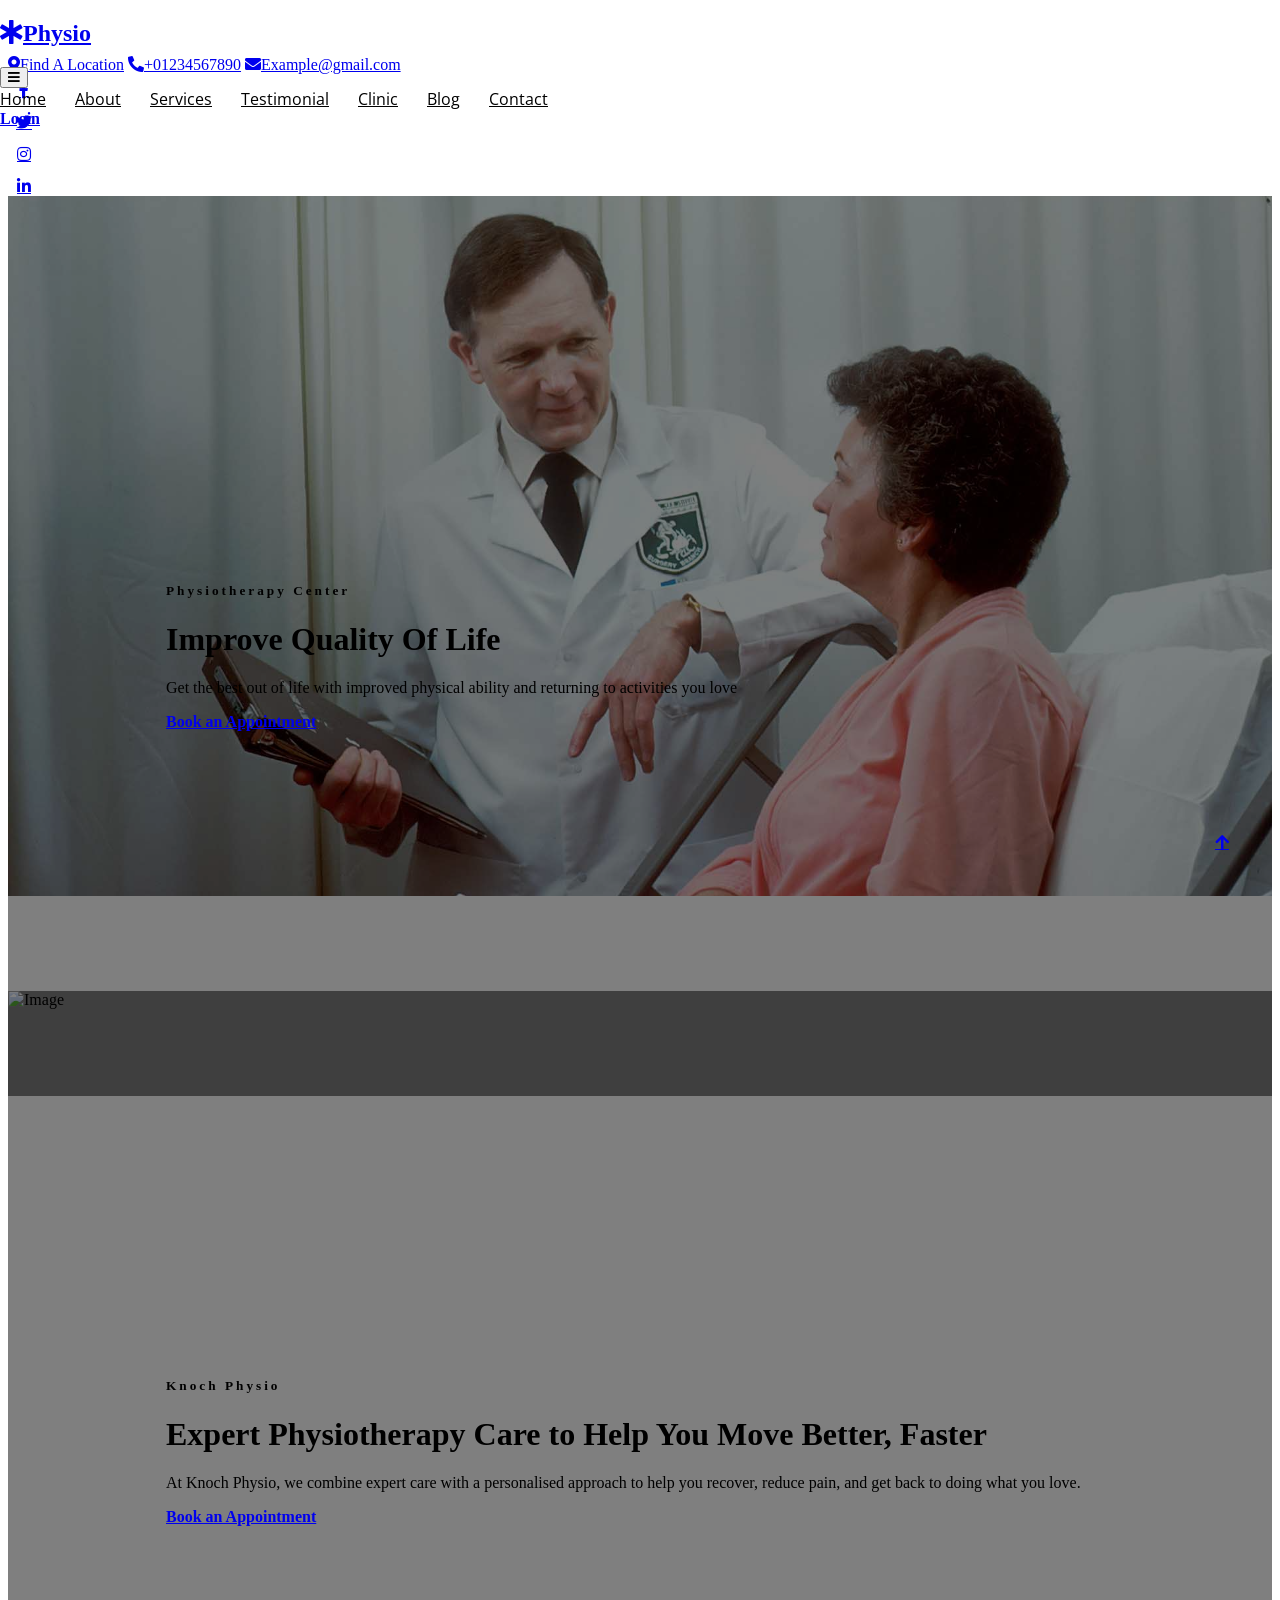
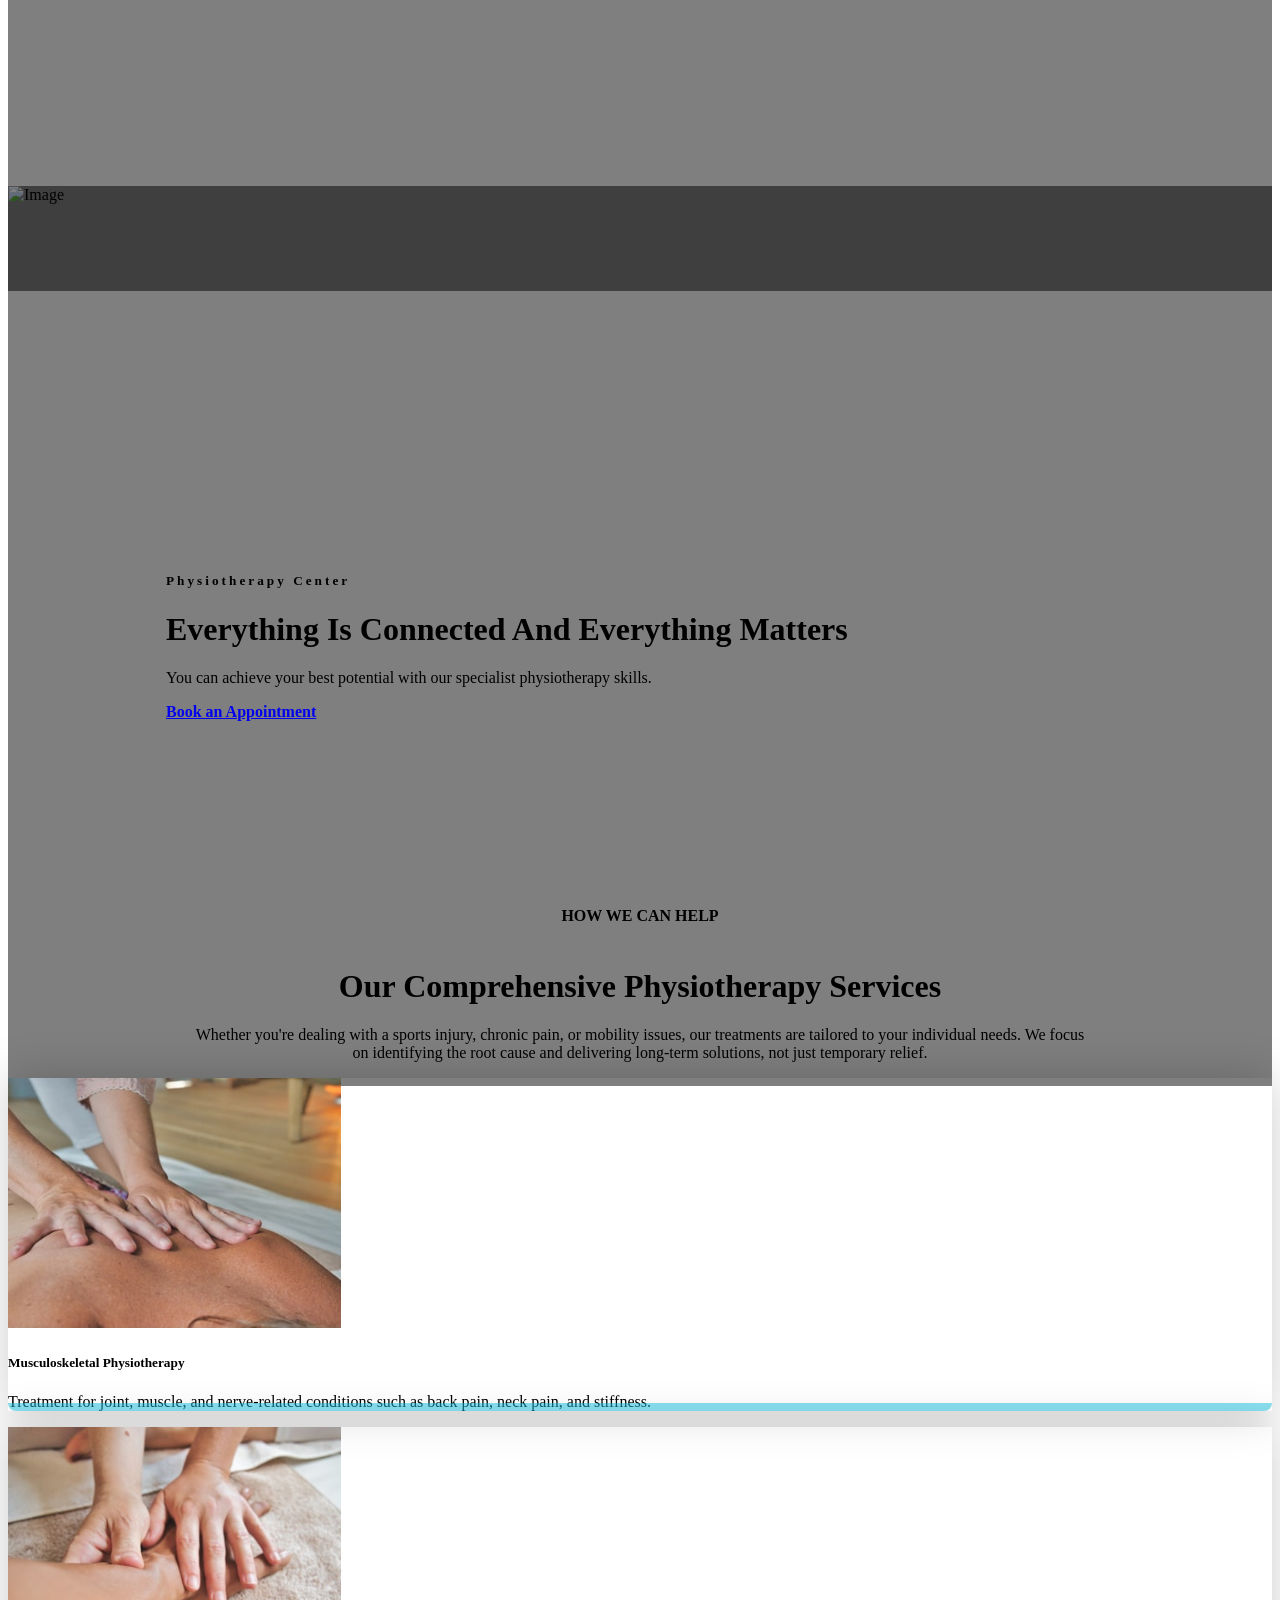
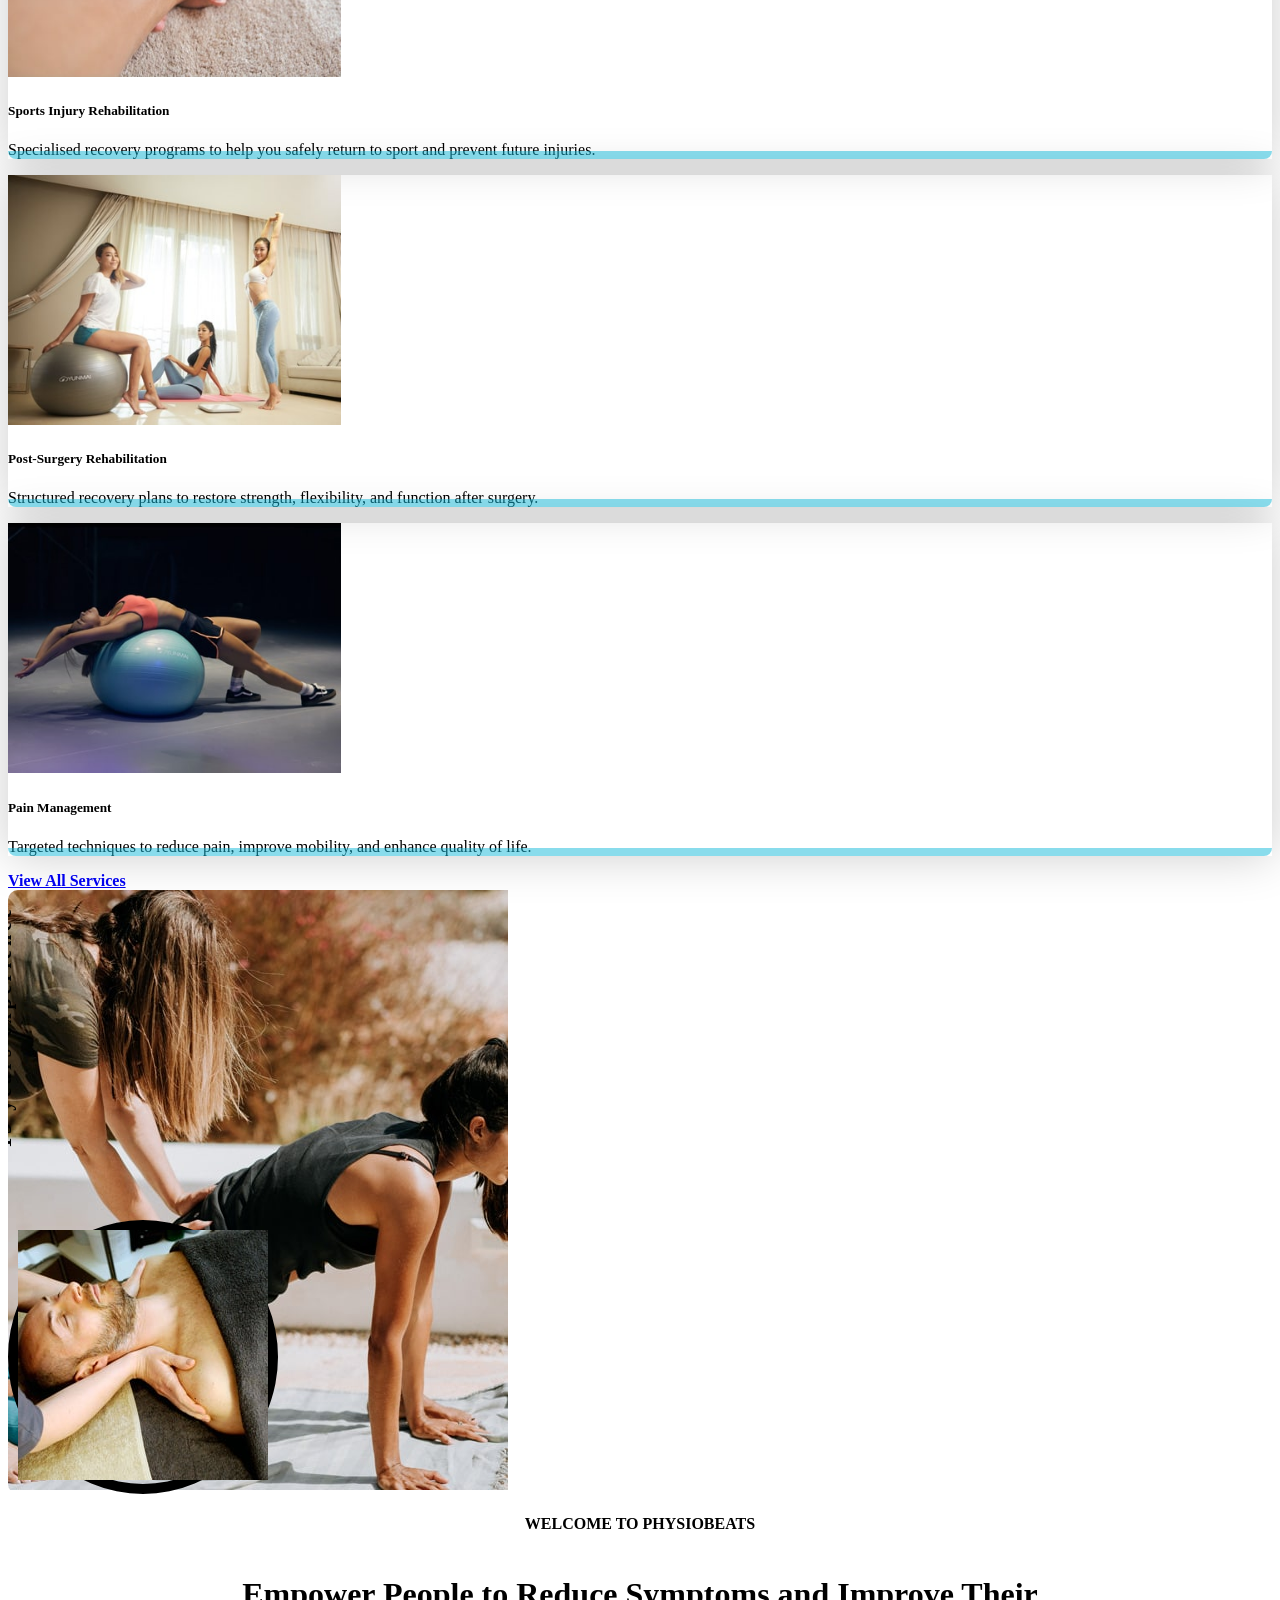
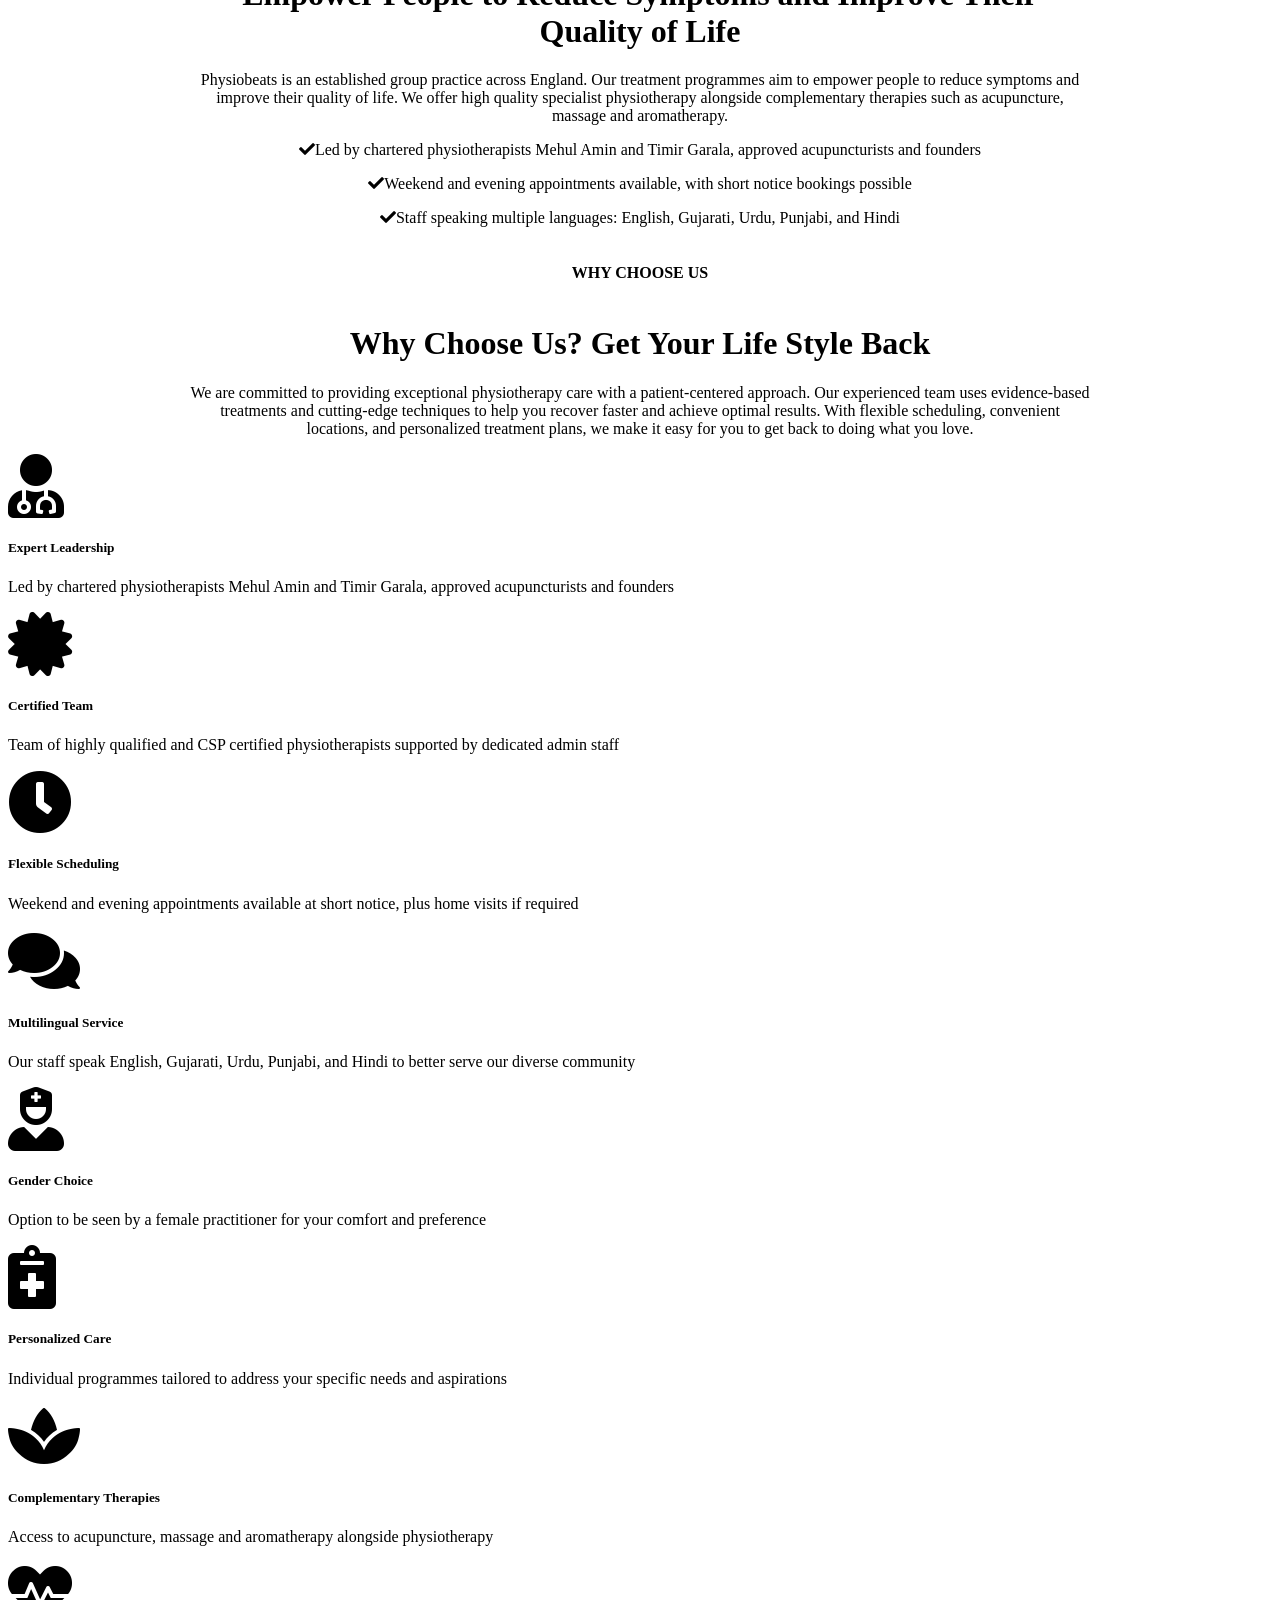
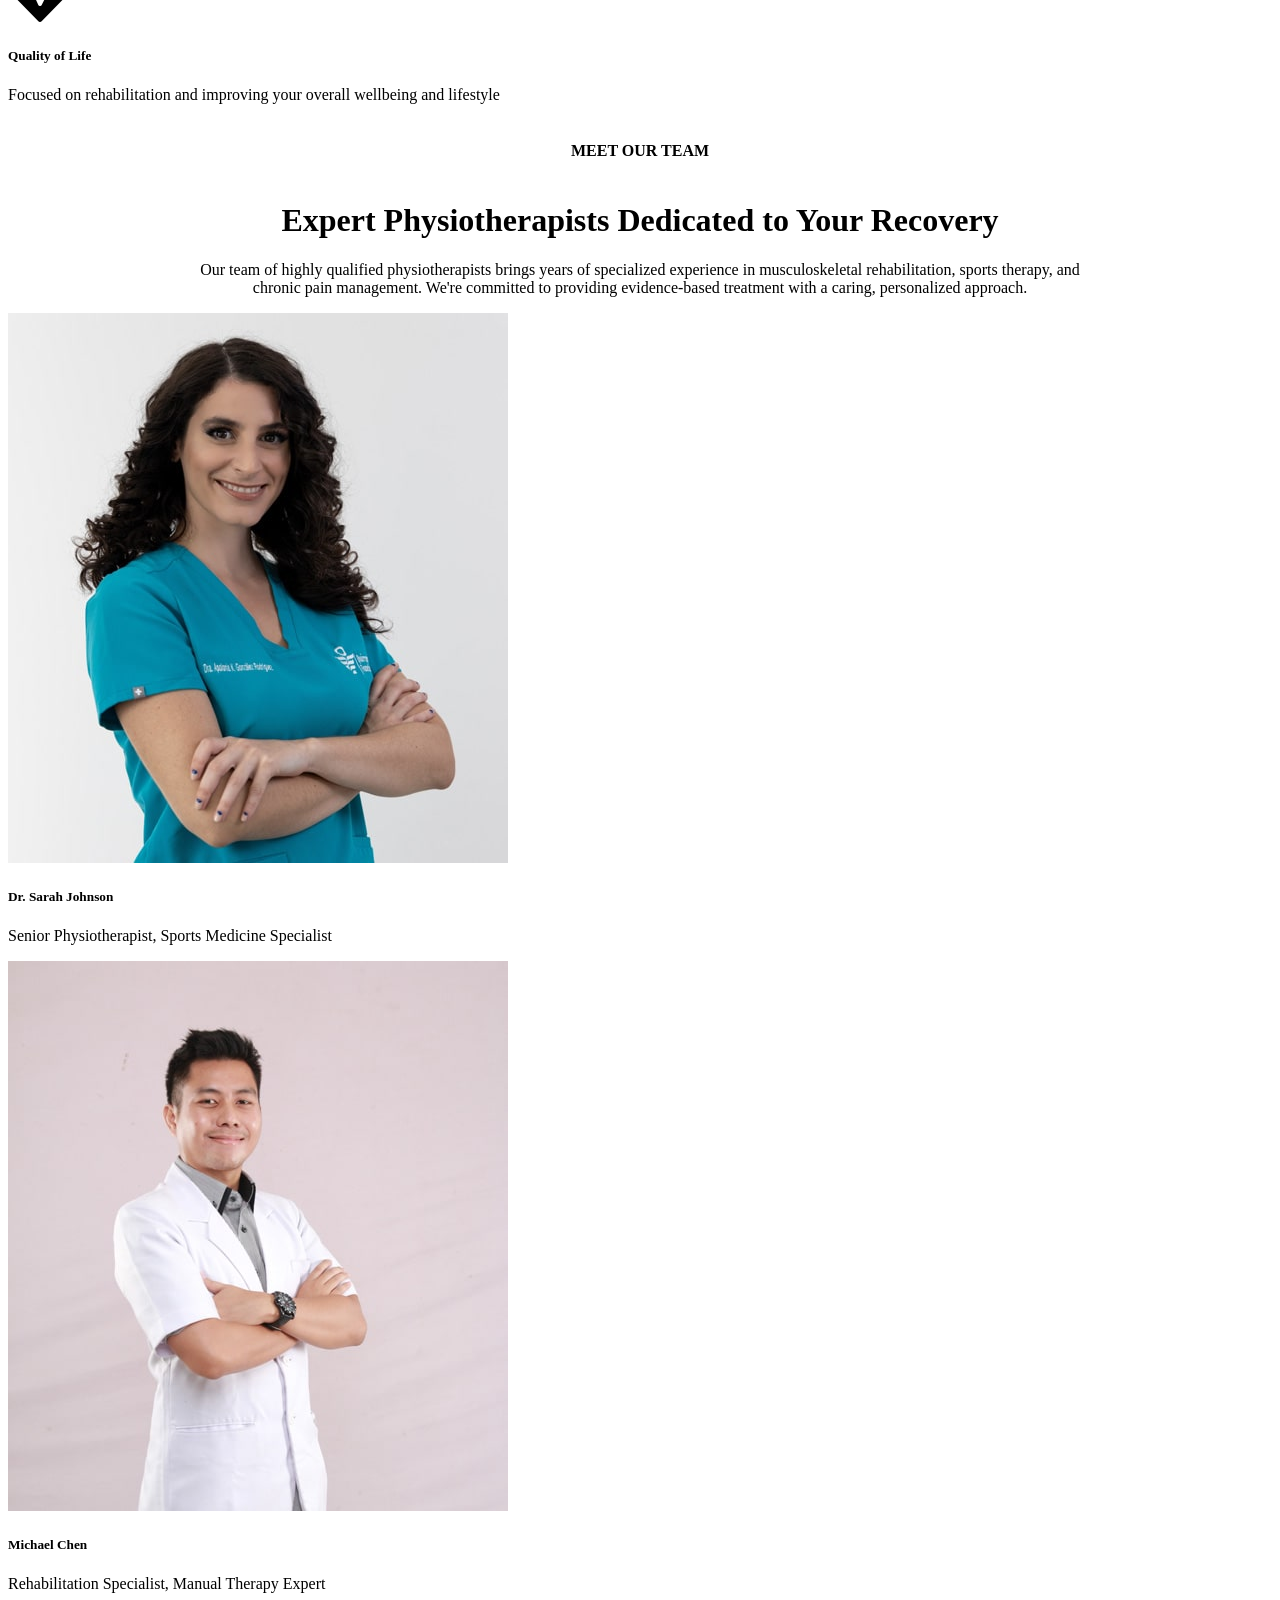
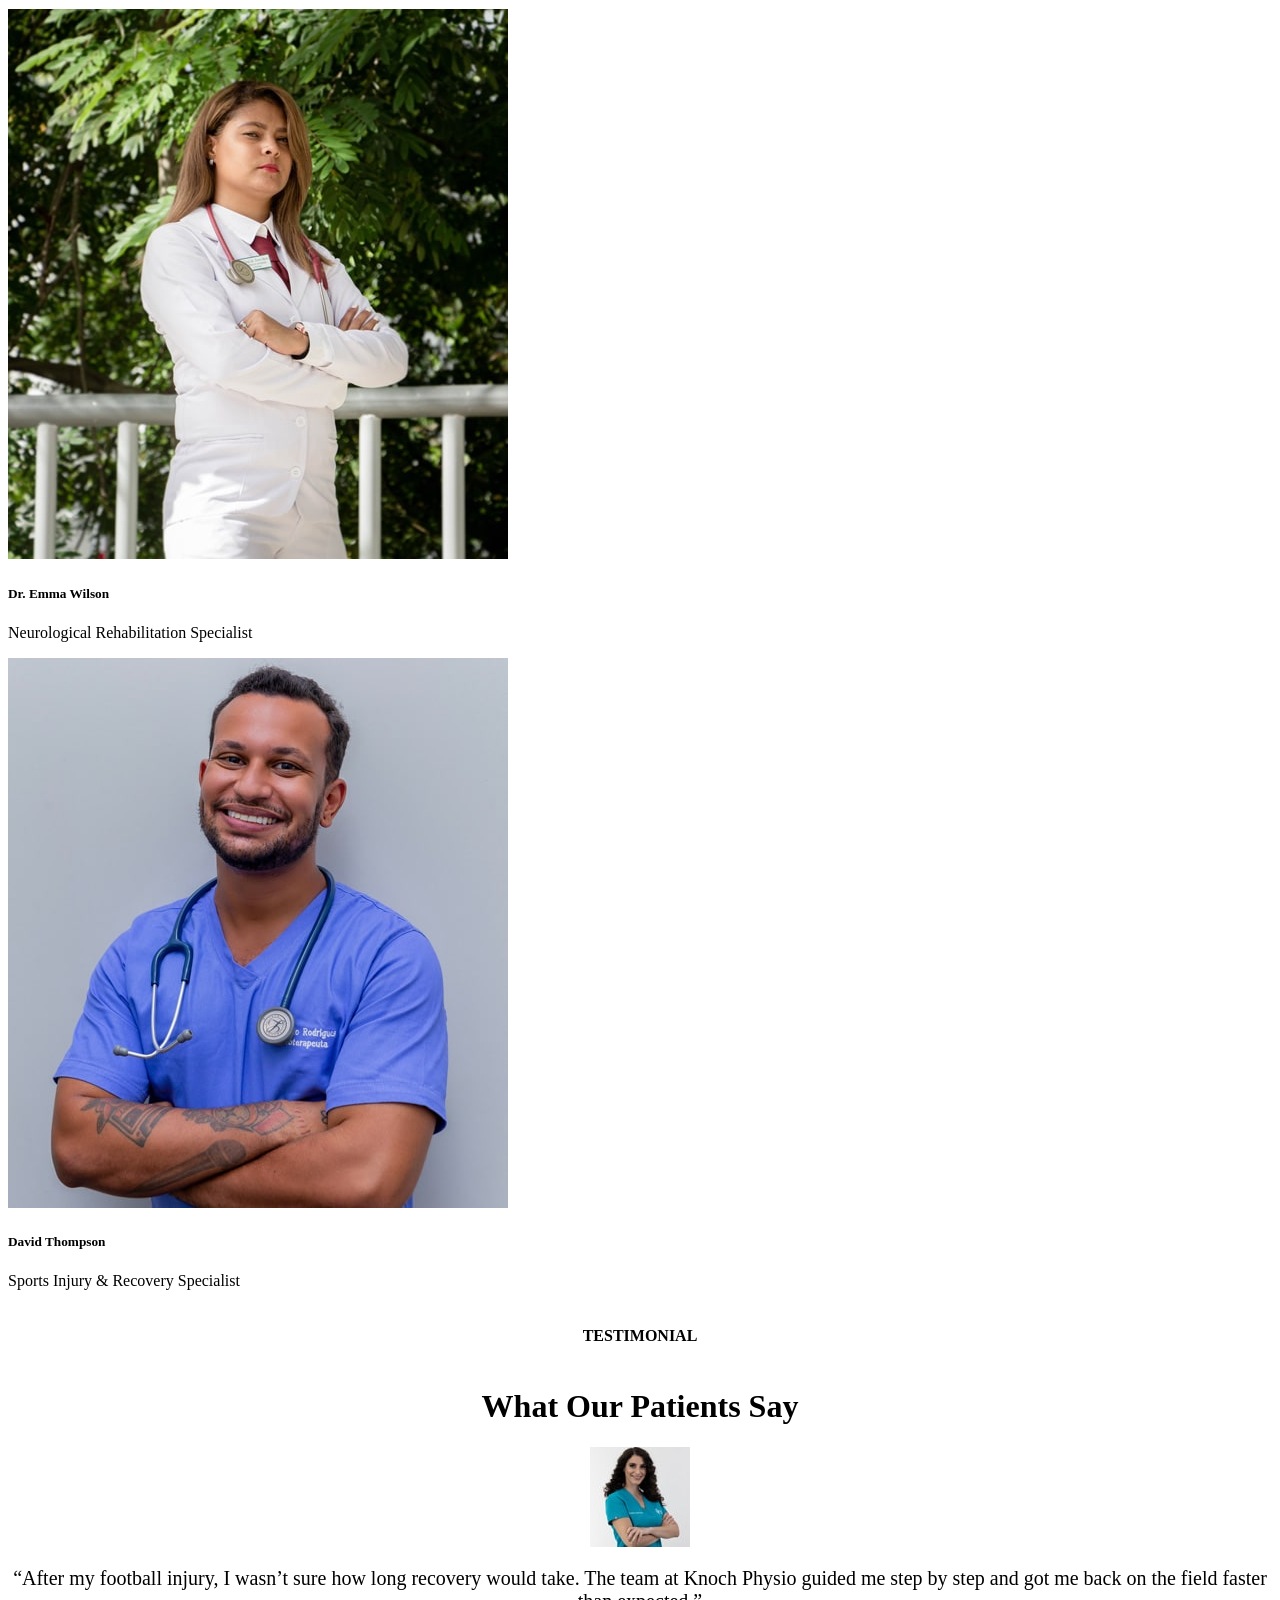
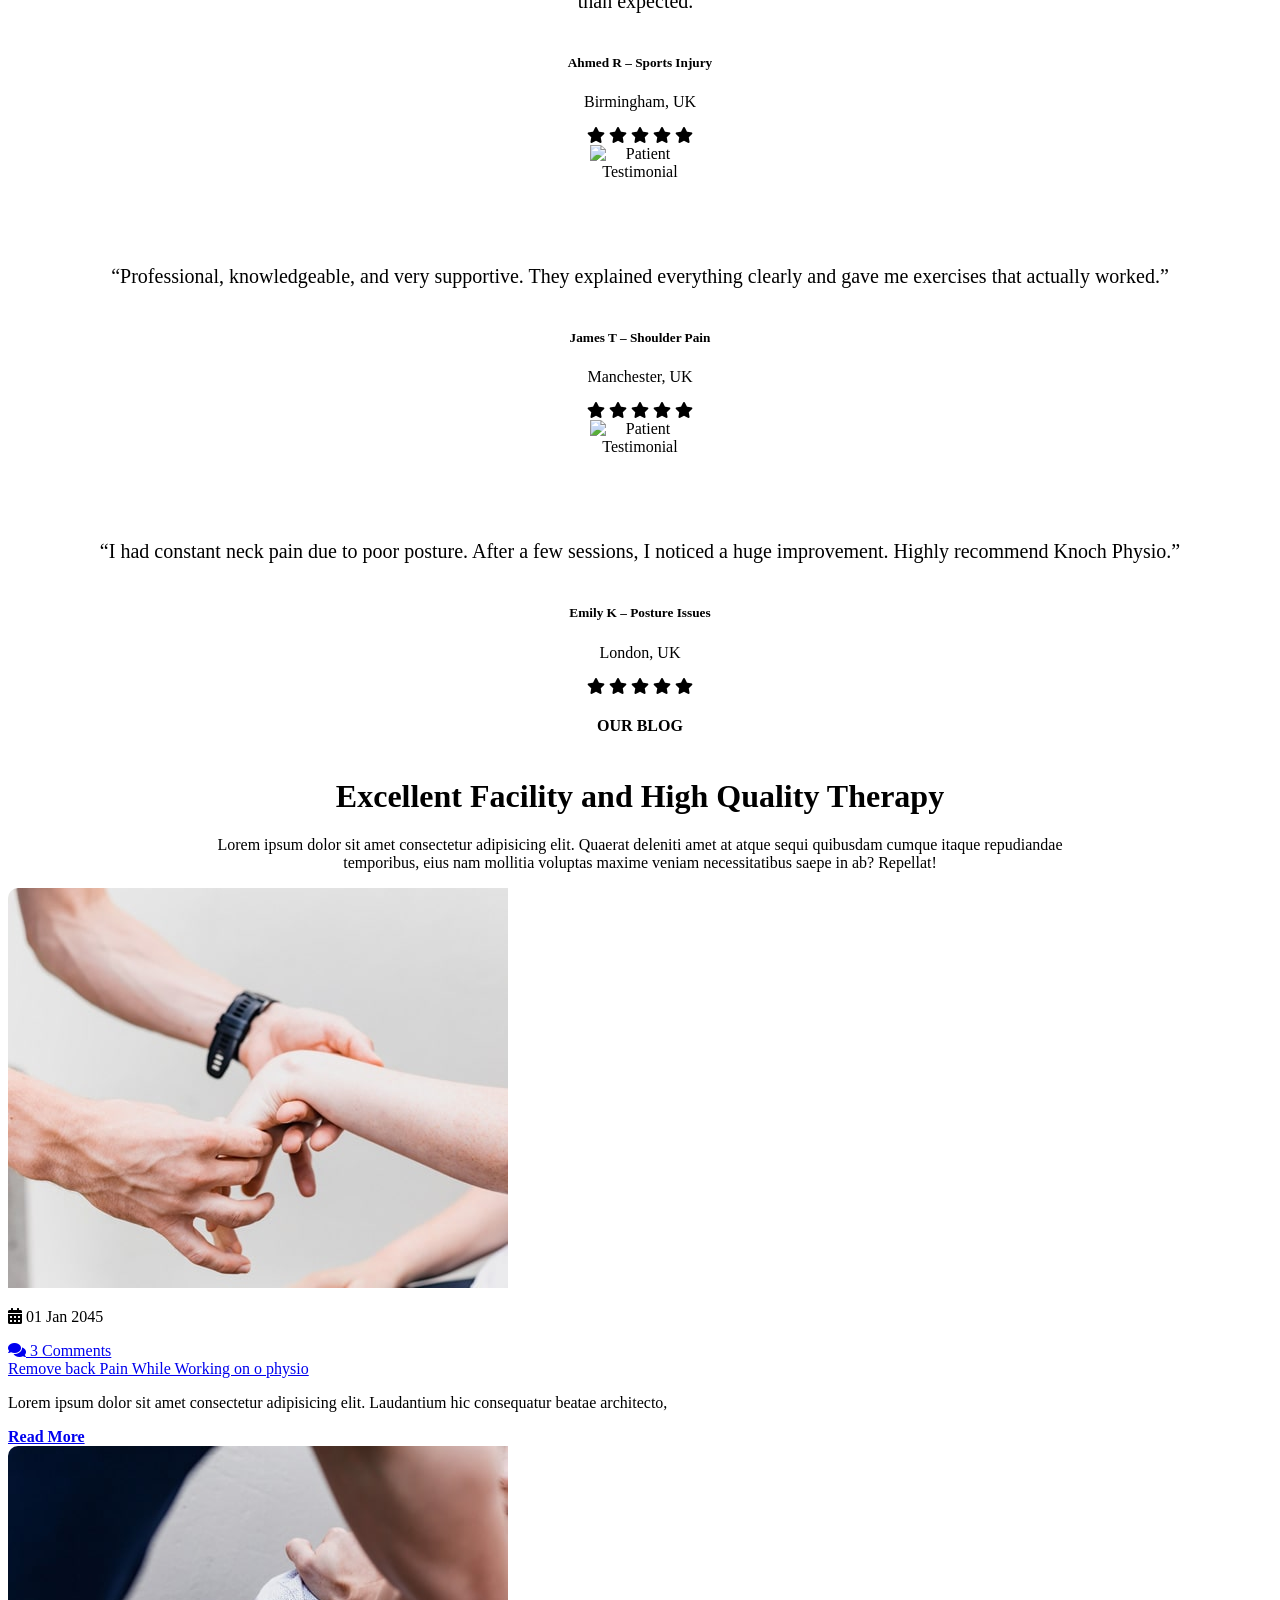
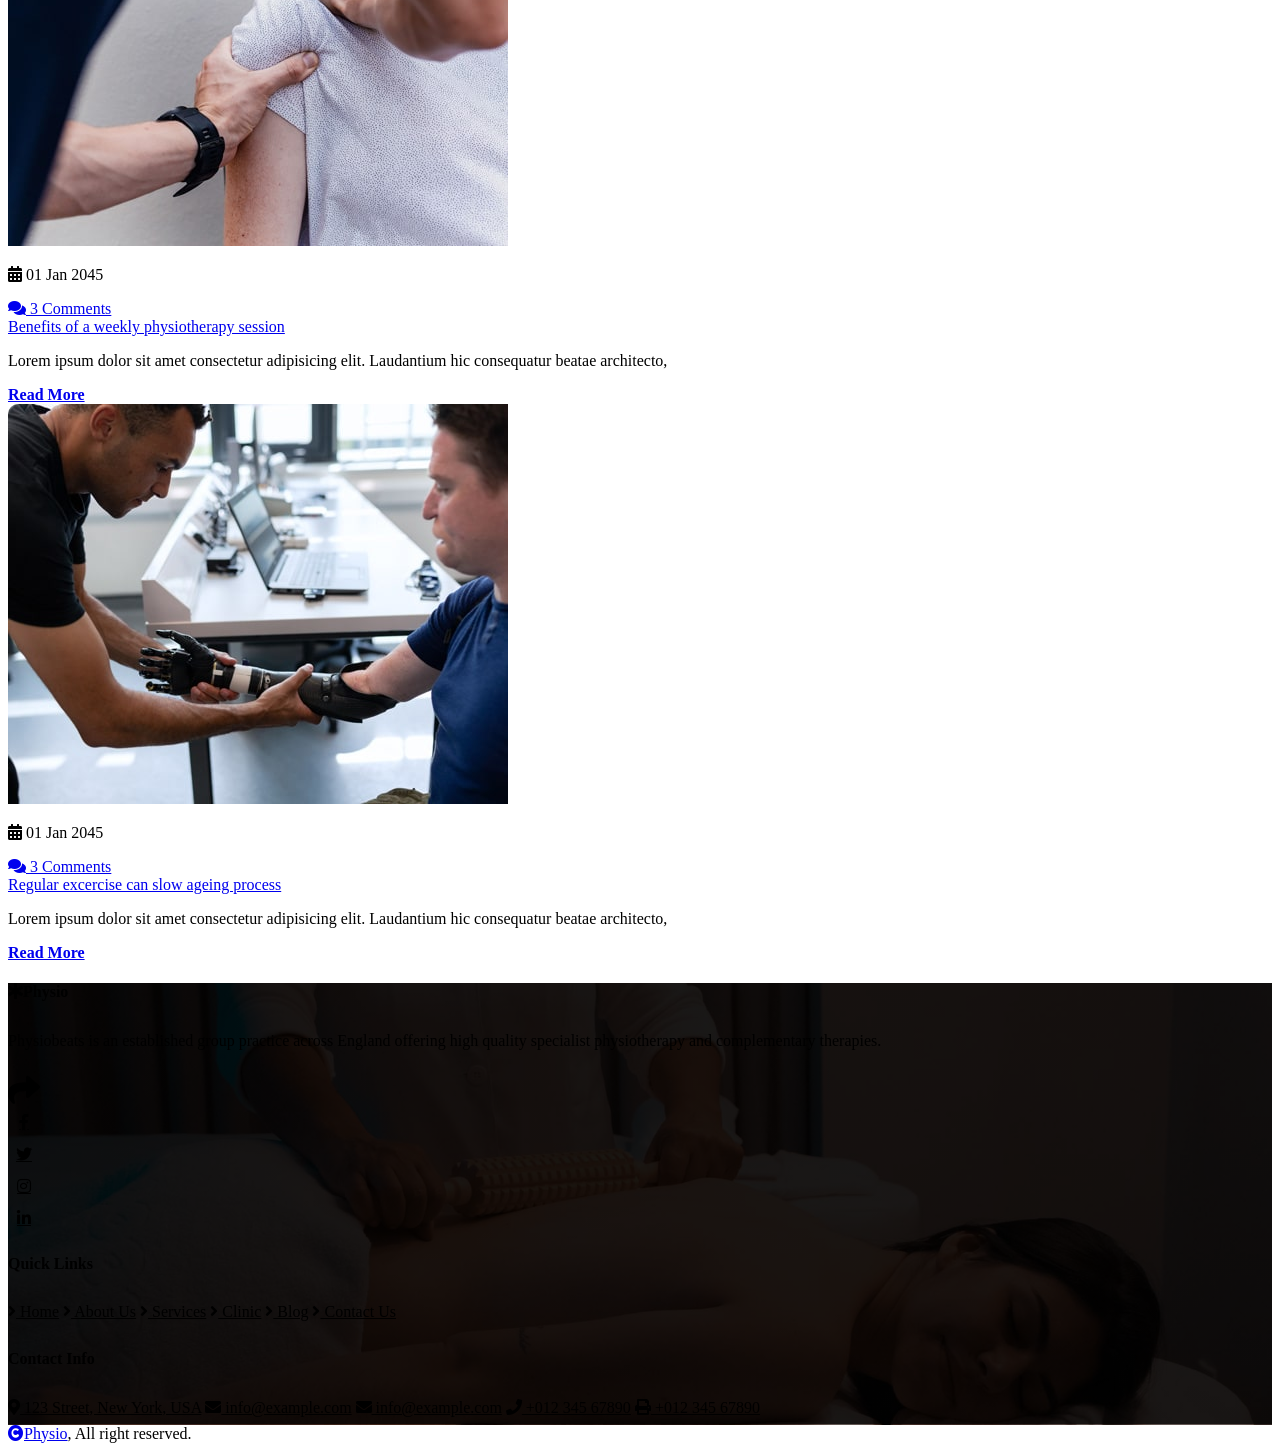
==== index.html @ 9a09b630 "Added latest changes" ====
<!DOCTYPE html>
<html lang="en">

<head>
    <meta charset="utf-8">
    <title>Physio</title>
    <meta content="width=device-width, initial-scale=1.0" name="viewport">
    <meta content="" name="keywords">
    <meta content="" name="description">

    <!-- Google Web Fonts -->
    <link rel="preconnect" href="https://fonts.googleapis.com">
    <link rel="preconnect" href="https://fonts.gstatic.com" crossorigin>
    <link
        href="https://fonts.googleapis.com/css2?family=Open+Sans:wght@400;500;600&family=Playfair+Display:wght@400;500;600&display=swap"
        rel="stylesheet">

    <!-- Icon Font Stylesheet -->
    <link rel="stylesheet" href="https://use.fontawesome.com/releases/v5.15.4/css/all.css" />
    <link href="https://cdn.jsdelivr.net/npm/bootstrap-icons@1.4.1/font/bootstrap-icons.css" rel="stylesheet">

    <!-- Libraries Stylesheet -->
    <link href="lib/animate/animate.min.css" rel="stylesheet">
    <link href="lib/owlcarousel/assets/owl.carousel.min.css" rel="stylesheet">


    <!-- Customized Bootstrap Stylesheet -->
    <link href="css/bootstrap.min.css" rel="stylesheet">

    <!-- Template Stylesheet -->
    <link href="css/style.css" rel="stylesheet">
</head>

<body>

    <!-- Spinner Start -->
    <div id="spinner"
        class="show bg-white position-fixed translate-middle w-100 vh-100 top-50 start-50 d-flex align-items-center justify-content-center">
        <div class="spinner-border text-primary" style="width: 3rem; height: 3rem;" role="status">
            <span class="sr-only">Loading...</span>
        </div>
    </div>
    <!-- Spinner End -->


    <!-- Topbar Start -->
    <div class="container-fluid bg-dark px-5 d-none d-lg-block">
        <div class="row gx-0 align-items-center" style="height: 45px;">
            <div class="col-lg-8 text-center text-lg-start mb-lg-0">
                <div class="d-flex flex-wrap">
                    <a href="#" class="text-light me-4"><i class="fas fa-map-marker-alt text-primary me-2"></i>Find A
                        Location</a>
                    <a href="#" class="text-light me-4"><i
                            class="fas fa-phone-alt text-primary me-2"></i>+01234567890</a>
                    <a href="#" class="text-light me-0"><i
                            class="fas fa-envelope text-primary me-2"></i>Example@gmail.com</a>
                </div>
            </div>
            <div class="col-lg-4 text-center text-lg-end">
                <div class="d-flex align-items-center justify-content-end">
                    <a href="#" class="btn btn-light btn-square border rounded-circle nav-fill me-3"><i
                            class="fab fa-facebook-f"></i></a>
                    <a href="#" class="btn btn-light btn-square border rounded-circle nav-fill me-3"><i
                            class="fab fa-twitter"></i></a>
                    <a href="#" class="btn btn-light btn-square border rounded-circle nav-fill me-3"><i
                            class="fab fa-instagram"></i></a>
                    <a href="#" class="btn btn-light btn-square border rounded-circle nav-fill me-0"><i
                            class="fab fa-linkedin-in"></i></a>
                </div>
            </div>
        </div>
    </div>
    <!-- Topbar End -->


    <!-- Navbar & Hero Start -->
    <div class="container-fluid position-relative p-0">
        <nav class="navbar navbar-expand-lg navbar-light bg-white px-4 px-lg-5 py-3 py-lg-0">
            <a href="index.html" class="navbar-brand p-0">
                <h1 class="text-primary m-0"><i class="fas fa-star-of-life me-3"></i>Physio</h1>
                <!-- <img src="img/logo.png" alt="Logo"> -->
            </a>
            <button class="navbar-toggler" type="button" data-bs-toggle="collapse" data-bs-target="#navbarCollapse">
                <span class="fa fa-bars"></span>
            </button>
            <div class="collapse navbar-collapse" id="navbarCollapse">
                <div class="navbar-nav ms-auto py-0">
                    <a href="index.html" class="nav-item nav-link active">Home</a>
                    <a href="about.html" class="nav-item nav-link">About</a>
                    <a href="service.html" class="nav-item nav-link">Services</a>
                    <a href="testimonial.html" class="nav-item nav-link">Testimonial</a>
                    <a href="clinic.html" class="nav-item nav-link">Clinic</a>
                    <a href="blog.html" class="nav-item nav-link">Blog</a>
                    <a href="contact.html" class="nav-item nav-link">Contact</a>

                </div>
                <a href="https://app.knockphysio.co.uk/authentication/login" target="_blank"
                    class="btn btn-primary rounded-pill text-white py-2 px-4 flex-wrap flex-sm-shrink-0">Login</a>

            </div>
        </nav>


        <!-- Carousel Start -->
        <div class="header-carousel owl-carousel">
            <div class="header-carousel-item">
                <img src="img/carousel-1.jpg" class="img-fluid w-100" alt="Image">
                <div class="carousel-caption">
                    <div class="carousel-caption-content p-3">
                        <h5 class="text-white text-uppercase fw-bold mb-4" style="letter-spacing: 3px;">Physiotherapy
                            Center</h5>
                        <h1 class="display-1 text-capitalize text-white mb-4">Improve Quality Of Life</h1>
                        <p class="mb-5 fs-5">Get the best out of life with improved physical ability and returning to
                            activities you love
                        </p>
                        <a class="btn btn-primary rounded-pill text-white py-3 px-5" href="contact.html">Book an
                            Appointment</a>
                    </div>
                </div>
            </div>
            <div class="header-carousel-item">
                <img src="https://images.unsplash.com/photo-1576091160399-112ba8d25d1d?ixlib=rb-4.0.3&ixid=M3wxMjA3fDB8MHxwaG90by1wYWdlfHx8fGVufDB8fHx8fA%3D%3D&auto=format&fit=crop&w=2070&q=80"
                    class="img-fluid w-100" alt="Image">
                <div class="carousel-caption">
                    <div class="carousel-caption-content p-3">
                        <h5 class="text-white text-uppercase fw-bold mb-4" style="letter-spacing: 3px;">Knoch Physio
                        </h5>
                        <h1 class="display-1 text-capitalize text-white mb-4">Expert Physiotherapy Care to Help You Move
                            Better, Faster
                        </h1>
                        <p class="mb-5 fs-5 animated slideInDown">At Knoch Physio, we combine expert care with a
                            personalised approach to help you recover, reduce pain, and get back to doing what you love.

                        </p>
                        <a class="btn btn-primary rounded-pill text-white py-3 px-5" href="contact.html">Book an
                            Appointment</a>
                    </div>
                </div>
            </div>
            <div class="header-carousel-item">
                <img src="https://images.unsplash.com/photo-1576091160550-2173dba999ef?ixlib=rb-4.0.3&ixid=M3wxMjA3fDB8MHxwaG90by1wYWdlfHx8fGVufDB8fHx8fA%3D%3D&auto=format&fit=crop&w=2070&q=80"
                    class="img-fluid w-100" alt="Image">
                <div class="carousel-caption">
                    <div class="carousel-caption-content p-3">
                        <h5 class="text-white text-uppercase fw-bold mb-4" style="letter-spacing: 3px;">Physiotherapy
                            Center</h5>
                        <h1 class="display-1 text-capitalize text-white mb-4">Everything Is Connected And Everything
                            Matters</h1>
                        <p class="mb-5 fs-5 animated slideInDown">You can achieve your best potential with our
                            specialist physiotherapy skills.
                        </p>
                        <a class="btn btn-primary rounded-pill text-white py-3 px-5" href="contact.html">Book an
                            Appointment</a>
                    </div>
                </div>
            </div>
        </div>
        <!-- Carousel End -->
    </div>
    <!-- Navbar & Hero End -->

    
    <!-- Services Start -->
    <div class="container-fluid service py-5">
        <div class="container py-5">
            <div class="section-title mb-5 wow fadeInUp" data-wow-delay="0.2s">
                <div class="sub-style">
                    <h4 class="sub-title px-3 mb-0"> How We Can Help</h4>
                </div>
                <h1 class="display-3 mb-4">Our Comprehensive Physiotherapy Services</h1>
                <p class="mb-0">Whether you're dealing with a sports injury, chronic pain, or mobility issues, our
                    treatments are tailored to your individual needs. We focus on identifying the root cause and
                    delivering long-term solutions, not just temporary relief.
                </p>
            </div>
            <div class="row g-4 justify-content-center">
                <div class="col-md-6 col-lg-4 col-xl-3 wow fadeInUp" data-wow-delay="0.1s">
                    <div class="service-item rounded h-100 d-flex flex-column">
                        <div class="service-img rounded-top">
                            <img src="img/service-1.jpg" class="img-fluid rounded-top w-100" alt="Musculoskeletal Physiotherapy" style="height: 250px; object-fit: cover;">
                        </div>
                        <div class="service-content rounded-bottom bg-light p-4 flex-grow-1 d-flex flex-column">
                            <div class="service-content-inner">
                                <h5 class="mb-4">Musculoskeletal Physiotherapy</h5>
                                <p class="mb-4">Treatment for joint, muscle, and nerve-related conditions such as back
                                    pain, neck pain, and stiffness.</p>

                            </div>
                        </div>
                    </div>
                </div>
                <div class="col-md-6 col-lg-4 col-xl-3 wow fadeInUp" data-wow-delay="0.3s">
                    <div class="service-item rounded h-100 d-flex flex-column">
                        <div class="service-img rounded-top">
                            <img src="img/service-2.jpg" class="img-fluid rounded-top w-100" alt="Sports Injury Rehabilitation" style="height: 250px; object-fit: cover;">
                        </div>
                        <div class="service-content rounded-bottom bg-light p-4 flex-grow-1 d-flex flex-column">
                            <div class="service-content-inner">
                                <h5 class="mb-4">Sports Injury Rehabilitation</h5>
                                <p class="mb-4">Specialised recovery programs to help you safely return to sport and prevent future injuries.</p>

                            </div>
                        </div>
                    </div>
                </div>
                <div class="col-md-6 col-lg-4 col-xl-3 wow fadeInUp" data-wow-delay="0.5s">
                    <div class="service-item rounded h-100 d-flex flex-column">
                        <div class="service-img rounded-top">
                            <img src="img/service-3.jpg" class="img-fluid rounded-top w-100" alt="Post-Surgery Rehabilitation" style="height: 250px; object-fit: cover;">
                        </div>
                        <div class="service-content rounded-bottom bg-light p-4 flex-grow-1 d-flex flex-column">
                            <div class="service-content-inner">
                                <h5 class="mb-4">Post-Surgery Rehabilitation</h5>
                                <p class="mb-4">Structured recovery plans to restore strength, flexibility, and function after surgery.</p>

                            </div>
                        </div>
                    </div>
                </div>
                <div class="col-md-6 col-lg-4 col-xl-3 wow fadeInUp" data-wow-delay="0.7s">
                    <div class="service-item rounded h-100 d-flex flex-column">
                        <div class="service-img rounded-top">
                            <img src="img/service-4.jpg" class="img-fluid rounded-top w-100" alt="Pain Management" style="height: 250px; object-fit: cover;">
                        </div>
                        <div class="service-content rounded-bottom bg-light p-4 flex-grow-1 d-flex flex-column">
                            <div class="service-content-inner">
                                <h5 class="mb-4">Pain Management</h5>
                                <p class="mb-4">Targeted techniques to reduce pain, improve mobility, and enhance quality of life.</p>

                            </div>
                        </div>
                    </div>
                </div>

                <div class="col-12 text-center wow fadeInUp" data-wow-delay="0.2s">
                    <a class="btn btn-primary rounded-pill text-white py-3 px-5" href="service.html">View All
                        Services</a>
                </div>
            </div>
        </div>
    </div>
    <!-- Services End -->


    <!-- About Start -->
    <div class="container-fluid about bg-light py-5">
        <div class="container py-5">
            <div class="row g-5 align-items-center">
                <div class="col-lg-5 wow fadeInLeft" data-wow-delay="0.2s">
                    <div class="about-img pb-5 ps-5">
                        <img src="img/about-1.jpg" class="img-fluid rounded w-100" style="object-fit: cover;"
                            alt="Image">
                        <div class="about-img-inner">
                            <img src="img/about-2.jpg" class="img-fluid rounded-circle w-100 h-100" alt="Image">
                        </div>
                        <div class="about-experience">15 years experience</div>
                    </div>
                </div>
                <div class="col-lg-7 wow fadeInRight" data-wow-delay="0.4s">
                    <div class="section-title text-start mb-5">
                        <h4 class="sub-title pe-3 mb-0">Welcome to Physiobeats</h4>
                        <h1 class="display-3 fs-1 mb-4">Empower People to Reduce Symptoms and Improve Their Quality of
                            Life</h1>
                        <p class="mb-4">Physiobeats is an established group practice across England. Our treatment
                            programmes aim to empower people to reduce symptoms and improve their quality of life. We
                            offer high quality specialist physiotherapy alongside complementary therapies such as
                            acupuncture, massage and aromatherapy.</p>
                        <div class="mb-4">
                            <p class="text-secondary"><i class="fa fa-check text-primary me-2"></i>Led by chartered
                                physiotherapists Mehul Amin and Timir Garala, approved acupuncturists and founders</p>
                            <p class="text-secondary"><i class="fa fa-check text-primary me-2"></i>Weekend and evening
                                appointments available, with short notice bookings possible</p>
                            <p class="text-secondary"><i class="fa fa-check text-primary me-2"></i>Staff speaking
                                multiple languages: English, Gujarati, Urdu, Punjabi, and Hindi</p>
                        </div>

                    </div>
                </div>
            </div>
        </div>
    </div>
    <!-- About End -->

    <!-- Feature Start -->
    <div class="container-fluid feature py-5">
        <div class="container py-5">
            <div class="section-title mb-5 wow fadeInUp" data-wow-delay="0.1s">
                <div class="sub-style">
                    <h4 class="sub-title px-3 mb-0">Why Choose Us</h4>
                </div>
                <h1 class="display-3 mb-4">Why Choose Us? Get Your Life Style Back</h1>
                <p class="mb-0">We are committed to providing exceptional physiotherapy care with a patient-centered
                    approach. Our experienced team uses evidence-based treatments and cutting-edge techniques to help
                    you recover faster and achieve optimal results. With flexible scheduling, convenient locations, and
                    personalized treatment plans, we make it easy for you to get back to doing what you love.</p>
            </div>
            <div class="row g-4 justify-content-center">
                <div class="col-md-6 col-lg-4 col-xl-3 wow fadeInUp" data-wow-delay="0.1s">
                    <div class="row-cols-1 feature-item p-4">
                        <div class="col-12">
                            <div class="feature-icon mb-4">
                                <div class="p-3 d-inline-flex bg-white rounded">
                                    <i class="fas fa-user-md fa-4x text-primary"></i>
                                </div>
                            </div>
                            <div class="feature-content d-flex flex-column">
                                <h5 class="mb-4">Expert Leadership</h5>
                                <p class="mb-0">Led by chartered physiotherapists Mehul Amin and Timir Garala, approved
                                    acupuncturists and founders</p>
                            </div>
                        </div>
                    </div>
                </div>
                <div class="col-md-6 col-lg-4 col-xl-3 wow fadeInUp" data-wow-delay="0.3s">
                    <div class="row-cols-1 feature-item p-4">
                        <div class="col-12">
                            <div class="feature-icon mb-4">
                                <div class="p-3 d-inline-flex bg-white rounded">
                                    <i class="fas fa-certificate fa-4x text-primary"></i>
                                </div>
                            </div>
                            <div class="feature-content d-flex flex-column">
                                <h5 class="mb-4">Certified Team</h5>
                                <p class="mb-0">Team of highly qualified and CSP certified physiotherapists supported by
                                    dedicated admin staff</p>
                            </div>
                        </div>
                    </div>
                </div>
                <div class="col-md-6 col-lg-4 col-xl-3 wow fadeInUp" data-wow-delay="0.5s">
                    <div class="row-cols-1 feature-item p-4">
                        <div class="col-12">
                            <div class="feature-icon mb-4">
                                <div class="p-3 d-inline-flex bg-white rounded">
                                    <i class="fas fa-clock fa-4x text-primary"></i>
                                </div>
                            </div>
                            <div class="feature-content d-flex flex-column">
                                <h5 class="mb-4">Flexible Scheduling</h5>
                                <p class="mb-0">Weekend and evening appointments available at short notice, plus home
                                    visits if required</p>
                            </div>
                        </div>
                    </div>
                </div>
                <div class="col-md-6 col-lg-4 col-xl-3 wow fadeInUp" data-wow-delay="0.7s">
                    <div class="row-cols-1 feature-item p-4">
                        <div class="col-12">
                            <div class="feature-icon mb-4">
                                <div class="p-3 d-inline-flex bg-white rounded">
                                    <i class="fas fa-comments fa-4x text-primary"></i>
                                </div>
                            </div>
                            <div class="feature-content d-flex flex-column">
                                <h5 class="mb-4">Multilingual Service</h5>
                                <p class="mb-0">Our staff speak English, Gujarati, Urdu, Punjabi, and Hindi to better
                                    serve our diverse community</p>
                            </div>
                        </div>
                    </div>
                </div>
                <div class="col-md-6 col-lg-4 col-xl-3 wow fadeInUp" data-wow-delay="0.1s">
                    <div class="row-cols-1 feature-item p-4">
                        <div class="col-12">
                            <div class="feature-icon mb-4">
                                <div class="p-3 d-inline-flex bg-white rounded">
                                    <i class="fas fa-user-nurse fa-4x text-primary"></i>
                                </div>
                            </div>
                            <div class="feature-content d-flex flex-column">
                                <h5 class="mb-4">Gender Choice</h5>
                                <p class="mb-0">Option to be seen by a female practitioner for your comfort and
                                    preference</p>
                            </div>
                        </div>
                    </div>
                </div>
                <div class="col-md-6 col-lg-4 col-xl-3 wow fadeInUp" data-wow-delay="0.3s">
                    <div class="row-cols-1 feature-item p-4">
                        <div class="col-12">
                            <div class="feature-icon mb-4">
                                <div class="p-3 d-inline-flex bg-white rounded">
                                    <i class="fas fa-notes-medical fa-4x text-primary"></i>
                                </div>
                            </div>
                            <div class="feature-content d-flex flex-column">
                                <h5 class="mb-4">Personalized Care</h5>
                                <p class="mb-0">Individual programmes tailored to address your specific needs and
                                    aspirations</p>
                            </div>
                        </div>
                    </div>
                </div>
                <div class="col-md-6 col-lg-4 col-xl-3 wow fadeInUp" data-wow-delay="0.5s">
                    <div class="row-cols-1 feature-item p-4">
                        <div class="col-12">
                            <div class="feature-icon mb-4">
                                <div class="p-3 d-inline-flex bg-white rounded">
                                    <i class="fas fa-spa fa-4x text-primary"></i>
                                </div>
                            </div>
                            <div class="feature-content d-flex flex-column">
                                <h5 class="mb-4">Complementary Therapies</h5>
                                <p class="mb-0">Access to acupuncture, massage and aromatherapy alongside physiotherapy
                                </p>
                            </div>
                        </div>
                    </div>
                </div>
                <div class="col-md-6 col-lg-4 col-xl-3 wow fadeInUp" data-wow-delay="0.7s">
                    <div class="row-cols-1 feature-item p-4">
                        <div class="col-12">
                            <div class="feature-icon mb-4">
                                <div class="p-3 d-inline-flex bg-white rounded">
                                    <i class="fas fa-heartbeat fa-4x text-primary"></i>
                                </div>
                            </div>
                            <div class="feature-content d-flex flex-column">
                                <h5 class="mb-4">Quality of Life</h5>
                                <p class="mb-0">Focused on rehabilitation and improving your overall wellbeing and
                                    lifestyle</p>
                            </div>
                        </div>
                    </div>
                </div>

            </div>
        </div>
    </div>
    <!-- Feature End -->




    <!-- Team Start -->
    <div class="container-fluid team py-5">
        <div class="container py-5">
            <div class="section-title mb-5 wow fadeInUp" data-wow-delay="0.1s">
                <div class="sub-style">
                    <h4 class="sub-title px-3 mb-0">Meet our team</h4>
                </div>
                <h1 class="display-3 mb-4">Expert Physiotherapists Dedicated to Your Recovery</h1>
                <p class="mb-0">Our team of highly qualified physiotherapists brings years of specialized experience in
                    musculoskeletal rehabilitation, sports therapy, and chronic pain management. We're committed to
                    providing evidence-based treatment with a caring, personalized approach.</p>
            </div>
            <div class="row g-4 justify-content-center">
                <div class="col-md-6 col-lg-6 col-xl-3 wow fadeInUp" data-wow-delay="0.1s">
                    <div class="team-item rounded">
                        <div class="team-img rounded-top h-100">
                            <img src="img/team-1.jpg" class="img-fluid rounded-top w-100" alt="">
                            <div class="team-icon d-flex justify-content-center">
                                <a class="btn btn-square btn-primary text-white rounded-circle mx-1" href=""><i
                                        class="fab fa-facebook-f"></i></a>
                                <a class="btn btn-square btn-primary text-white rounded-circle mx-1" href=""><i
                                        class="fab fa-twitter"></i></a>
                                <a class="btn btn-square btn-primary text-white rounded-circle mx-1" href=""><i
                                        class="fab fa-instagram"></i></a>
                                <a class="btn btn-square btn-primary text-white rounded-circle mx-1" href=""><i
                                        class="fab fa-linkedin-in"></i></a>
                            </div>
                        </div>
                        <div class="team-content text-center border border-primary border-top-0 rounded-bottom p-4">
                            <h5>Dr. Sarah Johnson</h5>
                            <p class="mb-0">Senior Physiotherapist, Sports Medicine Specialist</p>
                        </div>
                    </div>
                </div>
                <div class="col-md-6 col-lg-6 col-xl-3 wow fadeInUp" data-wow-delay="0.3s">
                    <div class="team-item rounded">
                        <div class="team-img rounded-top h-100">
                            <img src="img/team-2.jpg" class="img-fluid rounded-top w-100" alt="">
                            <div class="team-icon d-flex justify-content-center">
                                <a class="btn btn-square btn-primary text-white rounded-circle mx-1" href=""><i
                                        class="fab fa-facebook-f"></i></a>
                                <a class="btn btn-square btn-primary text-white rounded-circle mx-1" href=""><i
                                        class="fab fa-twitter"></i></a>
                                <a class="btn btn-square btn-primary text-white rounded-circle mx-1" href=""><i
                                        class="fab fa-instagram"></i></a>
                                <a class="btn btn-square btn-primary text-white rounded-circle mx-1" href=""><i
                                        class="fab fa-linkedin-in"></i></a>
                            </div>
                        </div>
                        <div class="team-content text-center border border-primary border-top-0 rounded-bottom p-4">
                            <h5>Michael Chen</h5>
                            <p class="mb-0">Rehabilitation Specialist, Manual Therapy Expert</p>
                        </div>
                    </div>
                </div>
                <div class="col-md-6 col-lg-6 col-xl-3 wow fadeInUp" data-wow-delay="0.5s">
                    <div class="team-item rounded">
                        <div class="team-img rounded-top h-100">
                            <img src="img/team-3.jpg" class="img-fluid rounded-top w-100" alt="">
                            <div class="team-icon d-flex justify-content-center">
                                <a class="btn btn-square btn-primary text-white rounded-circle mx-1" href=""><i
                                        class="fab fa-facebook-f"></i></a>
                                <a class="btn btn-square btn-primary text-white rounded-circle mx-1" href=""><i
                                        class="fab fa-twitter"></i></a>
                                <a class="btn btn-square btn-primary text-white rounded-circle mx-1" href=""><i
                                        class="fab fa-instagram"></i></a>
                                <a class="btn btn-square btn-primary text-white rounded-circle mx-1" href=""><i
                                        class="fab fa-linkedin-in"></i></a>
                            </div>
                        </div>
                        <div class="team-content text-center border border-primary border-top-0 rounded-bottom p-4">
                            <h5>Dr. Emma Wilson</h5>
                            <p class="mb-0">Neurological Rehabilitation Specialist</p>
                        </div>
                    </div>
                </div>
                <div class="col-md-6 col-lg-6 col-xl-3 wow fadeInUp" data-wow-delay="0.7s">
                    <div class="team-item rounded">
                        <div class="team-img rounded-top h-100">
                            <img src="img/team-4.jpg" class="img-fluid rounded-top w-100" alt="">
                            <div class="team-icon d-flex justify-content-center">
                                <a class="btn btn-square btn-primary text-white rounded-circle mx-1" href=""><i
                                        class="fab fa-facebook-f"></i></a>
                                <a class="btn btn-square btn-primary text-white rounded-circle mx-1" href=""><i
                                        class="fab fa-twitter"></i></a>
                                <a class="btn btn-square btn-primary text-white rounded-circle mx-1" href=""><i
                                        class="fab fa-instagram"></i></a>
                                <a class="btn btn-square btn-primary text-white rounded-circle mx-1" href=""><i
                                        class="fab fa-linkedin-in"></i></a>
                            </div>
                        </div>
                        <div class="team-content text-center border border-primary border-top-0 rounded-bottom p-4">
                            <h5>David Thompson</h5>
                            <p class="mb-0">Sports Injury & Recovery Specialist</p>
                        </div>
                    </div>
                </div>
            </div>
        </div>
    </div>
    <!-- Team End -->


    <!-- Testimonial Start -->
    <div class="container-fluid testimonial py-5 wow zoomInDown" data-wow-delay="0.1s">
        <div class="container py-5">
            <div class="section-title mb-5">
                <div class="sub-style">
                    <h4 class="sub-title text-white px-3 mb-0">Testimonial</h4>
                </div>
                <h1 class="display-3 mb-4">What Our Patients Say</h1>
            </div>
            <div class="testimonial-carousel owl-carousel">
                <div class="testimonial-item">
                    <div class="testimonial-inner p-5">
                        <div class="testimonial-inner-img mb-4">
                            <img src="img/testimonial-img.jpg" class="img-fluid rounded-circle" alt="">
                        </div>
                        <p class="text-white fs-7"> “After my football injury, I wasn’t sure how long recovery would
                            take. The team at Knoch Physio guided me step by step and got me back on the field faster
                            than expected.”</p>
                        <div class="text-center">
                            <h5 class="mb-2">Ahmed R – Sports Injury</h5>
                            <p class="mb-2 text-white-50">Birmingham, UK</p>
                            <div class="d-flex justify-content-center">
                                <i class="fas fa-star text-secondary"></i>
                                <i class="fas fa-star text-secondary"></i>
                                <i class="fas fa-star text-secondary"></i>
                                <i class="fas fa-star text-secondary"></i>
                                <i class="fas fa-star text-secondary"></i>
                            </div>
                        </div>
                    </div>
                </div>
                <div class="testimonial-item">
                    <div class="testimonial-inner p-5">
                        <div class="testimonial-inner-img mb-4">
                            <img src="https://images.unsplash.com/photo-1544005313-94ddf0286df2?ixlib=rb-4.0.3&ixid=M3wxMjA3fDB8MHxwaG90by1wYWdlfHx8fGVufDB8fHx8fA%3D%3D&auto=format&fit=crop&w=200&h=200"
                                class="img-fluid rounded-circle" alt="Patient Testimonial">
                        </div>
                        <p class="text-white fs-7"> “Professional, knowledgeable, and very supportive. They explained
                            everything clearly and gave me exercises that actually worked.”</p>
                        <div class="text-center">
                            <h5 class="mb-2">James T – Shoulder Pain</h5>
                            <p class="mb-2 text-white-50">Manchester, UK</p>
                            <div class="d-flex justify-content-center">
                                <i class="fas fa-star text-secondary"></i>
                                <i class="fas fa-star text-secondary"></i>
                                <i class="fas fa-star text-secondary"></i>
                                <i class="fas fa-star text-secondary"></i>
                                <i class="fas fa-star text-secondary"></i>
                            </div>
                        </div>
                    </div>
                </div>
                <div class="testimonial-item">
                    <div class="testimonial-inner p-5">
                        <div class="testimonial-inner-img mb-4">
                            <img src="https://images.unsplash.com/photo-1573496359142-b8d87734a5a2?ixlib=rb-4.0.3&ixid=M3wxMjA3fDB8MHxwaG90by1wYWdlfHx8fGVufDB8fHx8fA%3D%3D&auto=format&fit=crop&w=200&h=200"
                                class="img-fluid rounded-circle" alt="Patient Testimonial">
                        </div>
                        <p class="text-white fs-7"> “I had constant neck pain due to poor posture. After a few sessions,
                            I noticed a huge improvement. Highly recommend Knoch Physio.”</p>
                        <div class="text-center">
                            <h5 class="mb-2"> Emily K – Posture Issues</h5>
                            <p class="mb-2 text-white-50">London, UK</p>
                            <div class="d-flex justify-content-center">
                                <i class="fas fa-star text-secondary"></i>
                                <i class="fas fa-star text-secondary"></i>
                                <i class="fas fa-star text-secondary"></i>
                                <i class="fas fa-star text-secondary"></i>
                                <i class="fas fa-star text-secondary"></i>
                            </div>
                        </div>
                    </div>
                </div>
            </div>
        </div>
    </div>
    <!-- Testimonial End -->


    <!-- Blog Start -->
    <div class="container-fluid blog py-5">
        <div class="container py-5">
            <div class="section-title mb-5 wow fadeInUp" data-wow-delay="0.1s">
                <div class="sub-style">
                    <h4 class="sub-title px-3 mb-0">Our Blog</h4>
                </div>
                <h1 class="display-3 mb-4">Excellent Facility and High Quality Therapy</h1>
                <p class="mb-0">Lorem ipsum dolor sit amet consectetur adipisicing elit. Quaerat deleniti amet at atque
                    sequi quibusdam cumque itaque repudiandae temporibus, eius nam mollitia voluptas maxime veniam
                    necessitatibus saepe in ab? Repellat!</p>
            </div>
            <div class="row g-4 justify-content-center">
                <div class="col-md-6 col-lg-6 col-xl-4 wow fadeInUp" data-wow-delay="0.1s">
                    <div class="blog-item rounded">
                        <div class="blog-img">
                            <img src="img/blog-1.jpg" class="img-fluid w-100" alt="Image">
                        </div>
                        <div class="blog-centent p-4">
                            <div class="d-flex justify-content-between mb-4">
                                <p class="mb-0 text-muted"><i class="fa fa-calendar-alt text-primary"></i> 01 Jan 2045
                                </p>
                                <a href="#" class="text-muted"><span class="fa fa-comments text-primary"></span> 3
                                    Comments</a>
                            </div>
                            <a href="#" class="h4">Remove back Pain While Working on o physio</a>
                            <p class="my-4">Lorem ipsum dolor sit amet consectetur adipisicing elit. Laudantium hic
                                consequatur beatae architecto,</p>
                            <a href="#" class="btn btn-primary rounded-pill text-white py-2 px-4 mb-1">Read More</a>
                        </div>
                    </div>
                </div>
                <div class="col-md-6 col-lg-6 col-xl-4 wow fadeInUp" data-wow-delay="0.3s">
                    <div class="blog-item rounded">
                        <div class="blog-img">
                            <img src="img/blog-2.jpg" class="img-fluid w-100" alt="Image">
                        </div>
                        <div class="blog-centent p-4">
                            <div class="d-flex justify-content-between mb-4">
                                <p class="mb-0 text-muted"><i class="fa fa-calendar-alt text-primary"></i> 01 Jan 2045
                                </p>
                                <a href="#" class="text-muted"><span class="fa fa-comments text-primary"></span> 3
                                    Comments</a>
                            </div>
                            <a href="#" class="h4">Benefits of a weekly physiotherapy session</a>
                            <p class="my-4">Lorem ipsum dolor sit amet consectetur adipisicing elit. Laudantium hic
                                consequatur beatae architecto,</p>
                            <a href="#" class="btn btn-primary rounded-pill text-white py-2 px-4 mb-1">Read More</a>
                        </div>
                    </div>
                </div>
                <div class="col-md-6 col-lg-6 col-xl-4 wow fadeInUp" data-wow-delay="0.5s">
                    <div class="blog-item rounded">
                        <div class="blog-img">
                            <img src="img/blog-3.jpg" class="img-fluid w-100" alt="Image">
                        </div>
                        <div class="blog-centent p-4">
                            <div class="d-flex justify-content-between mb-4">
                                <p class="mb-0 text-muted"><i class="fa fa-calendar-alt text-primary"></i> 01 Jan 2045
                                </p>
                                <a href="#" class="text-muted"><span class="fa fa-comments text-primary"></span> 3
                                    Comments</a>
                            </div>
                            <a href="#" class="h4">Regular excercise can slow ageing process</a>
                            <p class="my-4">Lorem ipsum dolor sit amet consectetur adipisicing elit. Laudantium hic
                                consequatur beatae architecto,</p>
                            <a href="#" class="btn btn-primary rounded-pill text-white py-2 px-4 mb-1">Read More</a>
                        </div>
                    </div>
                </div>
            </div>
        </div>
    </div>
    <!-- Blog End -->


    <!-- Footer Start -->
    <div class="container-fluid footer py-5 wow fadeIn" data-wow-delay="0.2s">
        <div class="container py-5">
            <div class="row g-5">
                <div class="col-md-6 col-lg-6 col-xl-4">
                    <div class="footer-item d-flex flex-column">
                        <h4 class="text-white mb-4"><i class="fas fa-star-of-life me-3"></i>Physio</h4>
                        <p>Physiobeats is an established group practice across England offering high quality specialist
                            physiotherapy and complementary therapies.
                        </p>
                        <div class="d-flex align-items-center">
                            <i class="fas fa-share fa-2x text-white me-2"></i>
                            <a class="btn-square btn btn-primary text-white rounded-circle mx-1" href=""><i
                                    class="fab fa-facebook-f"></i></a>
                            <a class="btn-square btn btn-primary text-white rounded-circle mx-1" href=""><i
                                    class="fab fa-twitter"></i></a>
                            <a class="btn-square btn btn-primary text-white rounded-circle mx-1" href=""><i
                                    class="fab fa-instagram"></i></a>
                            <a class="btn-square btn btn-primary text-white rounded-circle mx-1" href=""><i
                                    class="fab fa-linkedin-in"></i></a>
                        </div>
                    </div>
                </div>
                <div class="col-md-6 col-lg-6 col-xl-4">
                    <div class="footer-item d-flex flex-column">
                        <h4 class="mb-4 text-white">Quick Links</h4>
                        <a href="index.html"><i class="fas fa-angle-right me-2"></i> Home</a>
                        <a href="about.html"><i class="fas fa-angle-right me-2"></i> About Us</a>
                        <a href="service.html"><i class="fas fa-angle-right me-2"></i> Services</a>
                        <a href="clinic.html"><i class="fas fa-angle-right me-2"></i> Clinic</a>
                        <a href="blog.html"><i class="fas fa-angle-right me-2"></i> Blog</a>
                        <a href="contact.html"><i class="fas fa-angle-right me-2"></i> Contact Us</a>
                    </div>
                </div>

                <div class="col-md-6 col-lg-6 col-xl-4">
                    <div class="footer-item d-flex flex-column">
                        <h4 class="mb-4 text-white">Contact Info</h4>
                        <a href=""><i class="fa fa-map-marker-alt me-2"></i> 123 Street, New York, USA</a>
                        <a href=""><i class="fas fa-envelope me-2"></i> info@example.com</a>
                        <a href=""><i class="fas fa-envelope me-2"></i> info@example.com</a>
                        <a href=""><i class="fas fa-phone me-2"></i> +012 345 67890</a>
                        <a href="" class="mb-3"><i class="fas fa-print me-2"></i> +012 345 67890</a>
                    </div>
                </div>
            </div>
        </div>
    </div>
    <!-- Footer End -->

    <div class="container-fluid copyright py-4">
        <div class="container">
            <div class="row g-4 align-items-center">
                <div class="col-md-6 text-center text-md-start mb-md-0">
                    <span class="text-white"><a href="#"><i class="fas fa-copyright text-light me-2"></i>Physio</a>, All
                        right reserved.</span>
                </div>

            </div>
        </div>
    </div>
    <!-- Copyright End -->

    <!-- Back to Top -->
    <a href="#" class="btn btn-primary btn-lg-square back-to-top"><i class="fa fa-arrow-up"></i></a>


    <!-- JavaScript Libraries -->
    <script src="https://ajax.googleapis.com/ajax/libs/jquery/3.6.4/jquery.min.js"></script>
    <script src="https://cdn.jsdelivr.net/npm/bootstrap@5.0.0/dist/js/bootstrap.bundle.min.js"></script>
    <script src="lib/wow/wow.min.js"></script>
    <script src="lib/easing/easing.min.js"></script>
    <script src="lib/waypoints/waypoints.min.js"></script>
    <script src="lib/owlcarousel/owl.carousel.min.js"></script>


    <!-- Template Javascript -->
    <script src="js/main.js"></script>

</body>

</html>
---- css/style.css ----
/*** Spinner Start ***/
/*** Spinner ***/
#spinner {
    opacity: 0;
    visibility: hidden;
    transition: opacity .5s ease-out, visibility 0s linear .5s;
    z-index: 99999;
}

#spinner.show {
    transition: opacity .5s ease-out, visibility 0s linear 0s;
    visibility: visible;
    opacity: 1;
}
/*** Spinner End ***/

.back-to-top {
    position: fixed;
    right: 30px;
    bottom: 30px;
    display: flex;
    width: 45px;
    height: 45px;
    align-items: center;
    justify-content: center;
    transition: 0.5s;
    z-index: 99;
}

/*** Button Start ***/
.btn {
    font-weight: 600;
    transition: .5s;
}

.btn-square {
    width: 32px;
    height: 32px;
}

.btn-sm-square {
    width: 34px;
    height: 34px;
}

.btn-md-square {
    width: 44px;
    height: 44px;
}

.btn-lg-square {
    width: 56px;
    height: 56px;
}

.btn-square,
.btn-sm-square,
.btn-md-square,
.btn-lg-square {
    padding: 0;
    display: flex;
    align-items: center;
    justify-content: center;
    font-weight: normal;
    border-radius: 50%;
}

.btn.btn-primary {
    box-shadow: inset 0 0 0 0 var(--bs-primary);
}

.btn.btn-primary:hover {
    box-shadow: inset 300px 0 0 0 var(--bs-light) !important;
    color: var(--bs-primary) !important;
}

.btn.btn-light {
    box-shadow: inset 0 0 0 0 var(--bs-primary);
}

.btn.btn-light:hover {
    box-shadow: inset 300px 0 0 0 var(--bs-primary);
    color: var(--bs-light) !important;
}

.btn-hover {
    transition: 0.5s;
}

.btn-hover:hover {
    color: var(--bs-secondary) !important;
}

/*** Section Title Start ***/
.section-title {
    max-width: 900px;
    text-align: center;
    margin: 0 auto;
}

.section-title .sub-style {
    position: relative;
    display: inline-block;
    text-transform: uppercase;
    color: var(--bs-primary);
}

.section-title .sub-style::before {
    content: "";
    width: 100px;
    position: absolute;
    top: 50%;
    left: 0;
    transform: translateY(-50%);
    margin-top: 8px;
    margin-left: -100px;
    border: 1px solid var(--bs-primary) !important;
}

.section-title .sub-style::after {
    content: "";
    width: 50px;
    position: absolute;
    top: 50%;
    left: 0;
    transform: translateY(-50%);
    margin-bottom: 5px;
    margin-left: -50px;
    border: 1px solid var(--bs-primary) !important;
}

.sub-title {
    position: relative;
    display: inline-block;
    text-transform: uppercase;
    color: var(--bs-primary);
}

.sub-title::before {
    content: "";
    width: 100px;
    position: absolute;
    top: 50%;
    right: 0;
    transform: translateY(-50%);
    margin-top: 8px;
    margin-right: -100px;
    border: 1px solid var(--bs-primary) !important;
}

.sub-title::after {
    content: "";
    width: 50px;
    position: absolute;
    top: 50%;
    right: 0;
    transform: translateY(-50%);
    margin-bottom: 8px;
    margin-right: -50px;
    border: 1px solid var(--bs-primary) !important;
}


/*** Topbar Start ***/
.fixed-top .container {
    transition: 0.5s;
}

.topbar {
    padding: 2px 10px 2px 20px;
    background: var(--bs-primary) !important;
}

.topbar a,
.topbar a i {
    transition: 0.5s;
}

.topbar a:hover,
.topbar a i:hover {
    color: var(--bs-secondary) !important;
}


@media (max-width: 576px) {
    .topbar {
        display: none;    
    }
}
/*** Topbar End ***/


/*** Navbar ***/
.navbar-light .navbar-nav .nav-link {
    font-family: 'Open Sans', sans-serif;
    position: relative;
    margin-right: 25px;
    padding: 35px 0;
    color: var(--bs-dark) !important;
    font-size: 16px;
    font-weight: 400;
    outline: none;
    transition: .5s;
}

.sticky-top.navbar-light .navbar-nav .nav-link {
    padding: 20px 0;
    color: var(--dark) !important;
}

.navbar-light .navbar-nav .nav-link:hover,
.navbar-light .navbar-nav .nav-link.active {
    color: var(--bs-primary) !important;
}

.navbar-light .navbar-brand img {
    max-height: 50px;
    transition: .5s;
}

.sticky-top.navbar-light .navbar-brand img {
    max-height: 45px;
}

.navbar .dropdown-toggle::after {
    border: none;
    content: "\f107";
    font-family: "Font Awesome 5 Free";
    font-weight: 600;
    vertical-align: middle;
    margin-left: 8px;
}

@media (min-width: 1200px) {
    .navbar .nav-item .dropdown-menu {
        display: block;
        visibility: hidden;
        top: 100%;
        transform: rotateX(-75deg);
        transform-origin: 0% 0%;
        border: 0;
        border-radius: 10px;
        transition: .5s;
        opacity: 0;
    }
}

.dropdown .dropdown-menu a:hover {
    background: var(--bs-primary);
    color: var(--bs-white);
}

.navbar .nav-item:hover .dropdown-menu {
    transform: rotateX(0deg);
    visibility: visible;
    background: var(--bs-light) !important;
    transition: .5s;
    opacity: 1;
}

@media (max-width: 991.98px) {
    .sticky-top.navbar-light {
        position: relative;
        background: var(--bs-white);
    }

    .navbar.navbar-expand-lg .navbar-toggler {
        padding: 10px 20px;
        border: 1px solid var(--bs-primary);
        color: var(--bs-primary);
    }

    .navbar-light .navbar-collapse {
        margin-top: 15px;
        border-top: 1px solid #DDDDDD;
    }

    .navbar-light .navbar-nav .nav-link,
    .sticky-top.navbar-light .navbar-nav .nav-link {
        padding: 10px 0;
        margin-left: 0;
        color: var(--bs-dark) !important;
    }

    .navbar-light .navbar-brand img {
        max-height: 45px;
    }
}

@media (min-width: 992px) {
    .navbar-light {
        position: absolute;
        width: 100%;
        top: 0;
        left: 0;
        border-bottom: 1px solid rgba(255, 255, 255, .1);
        z-index: 999;
    }
    
    .sticky-top.navbar-light {
        position: fixed;
        background: var(--bs-light) !important;
    }

    .navbar-light .navbar-nav .nav-link::before {
        position: absolute;
        content: "";
        width: 0;
        height: 2px;
        bottom: -1px;
        left: 50%;
        background: var(--bs-primary);
        transition: .5s;
    }

    .navbar-light .navbar-nav .nav-link:hover::before,
    .navbar-light .navbar-nav .nav-link.active::before {
        width: calc(100% - 2px);
        left: 1px;
    }

    .navbar-light .navbar-nav .nav-link.nav-contact::before {
        display: none;
    }
}
/*** Carousel Hero Header Start ***/
.header-carousel {
    position: relative; 
}

.header-carousel .owl-nav .owl-prev {
    position: absolute;
    width: 70px;
    height: 70px;
    top: 50%;
    left: 20px;
    transform: translateY(-50%);
    border-radius: 50%;
    background: var(--bs-primary);
    color: var(--bs-white);
    font-size: 30px;
    display: flex;
    align-items: center;
    justify-content: center;
    transition: 0.5s;
}

.header-carousel .owl-nav .owl-next {
    position: absolute;
    width: 70px;
    height: 70px;
    top: 50%;
    right: 20px;
    transform: translateY(-50%);
    border-radius: 50%;
    background: var(--bs-primary);
    color: var(--bs-white);
    font-size: 30px;
    display: flex;
    align-items: center;
    justify-content: center;
    transition: 0.5s;
}

.header-carousel .owl-nav .owl-prev,
.header-carousel .owl-nav .owl-next {
    transition: 0.5s;
}

.header-carousel .owl-nav .owl-prev:hover,
.header-carousel .owl-nav .owl-next:hover {
    box-shadow: inset 150px 0 0 0 var(--bs-light) !important;
    color: var(--bs-primary) !important;
}

@media (max-width: 576px) {
    .header-carousel .owl-nav .owl-prev,
    .header-carousel .owl-nav .owl-next {
        top: 630px;
        transition: 0.5s;
    }

    .header-carousel .header-carousel-item .carousel-caption .carousel-caption-content {
        width: 95% !important;
    }
 
}

.header-carousel .header-carousel-item,
.header-carousel .header-carousel-item img {
    position: relative;
    width: 100%;
    height: 700px;
    margin-top: 95px;
    display: block;
    object-fit: cover;
    transition: 0.5s;

}

@media (max-width: 992px) {
    .header-carousel .header-carousel-item,
    .header-carousel .header-carousel-item img {
        margin-top: 0;
        transition: 0.5s;
    }

}

@media (min-width: 992px) {
    .header-carousel .owl-nav .owl-prev,
    .header-carousel .owl-nav .owl-next {
        margin-top: 50px;
    }
}

.header-carousel .header-carousel-item .carousel-caption {
    width: 100%;
    height: 100%;
    position: absolute;
    top: 0;
    left: 0;
    padding: 100px 0;
    display: flex;
    align-items: center;
    justify-content: center;
    background: rgba(0, 0, 0, .5);
}

.header-carousel .header-carousel-item .carousel-caption .carousel-caption-content {
    position: relative;
    width: 75%;
    
}
/*** Carousel Hero Header End ***/


/*** Single Page Hero Header Start ***/
.bg-breadcrumb {
    background: linear-gradient(rgba(0, 0, 0, 0.5), rgba(0, 0, 0, 0.5)), url(../img/carousel-2.jpg);
    background-position: center center;
    background-repeat: no-repeat;
    background-size: cover;
    padding: 160px 0 60px 0;
}

.bg-breadcrumb .breadcrumb-item a {
    color: var(--bs-white) !important;
}
/*** Single Page Hero Header End ***/


/*** Service Start ***/
.service .service-item {
    box-shadow: 0 0 45px rgba(0, 0, 0, .2) ;
}

.service .service-item .service-img {
    position: relative;
    overflow: hidden;
    z-index: 1;
}

.service .service-item .service-img img {
    transition: 0.5s;
}

.service .service-item .service-img::before {
    width: 100%;
    height: 0;
    position: absolute;
    content: "";
    top: 0;
    left: 0;
    border-top-right-radius: 10px;
    border-top-left-radius: 10px;
    transition: 0.5s;
    z-index: 5;
    
}

.service .service-item:hover .service-img::before {
    height: 100%;
    background: rgba(21, 185, 217, .3);
}

.service .service-item .service-img:hover img {
    transform: scale(1.3);
}

.service .service-item .service-content {
    position: relative;
    z-index: 2;

}

.service .service-item .service-content::before {
    width: 100%;
    height: 8px;
    position: absolute;
    content: "";
    bottom: 0;
    left: 0;
    border-bottom-left-radius: 10px;
    border-bottom-right-radius: 10px;
    background: rgba(21, 185, 217, .5);
    transition: 0.5s;
    z-index: 3;
}

.service .service-item:hover .service-content::before {
    background: rgba(21, 185, 217, .5);
    height: 100%;
}

.service .service-item .service-content .service-content-inner {
    transition: 0.5s;
}


.service .service-item:hover .service-content .service-content-inner {
    position: relative;
    color: var(--bs-white) !important;
    z-index: 9;
}
.service .service-item:hover .service-content .service-content-inner h5 {
    color: var(--bs-secondary);
}

/*** Service End ***/

/*** About Start ***/
.about .about-img {
    position: relative;
    overflow: hidden;
    height: 100%;
    border-radius: 10px;
}

.about .about-img .about-img-inner {
    position: absolute;
    left: 0; 
    bottom: 0; 
    border: 10px solid; 
    border-color: var(--bs-white) var(--bs-white) var(--bs-white) var(--bs-white);
    border-radius: 50%;

}

.about .about-img .about-experience {
    position: absolute;
    top: 125px; 
    left: -125px; 
    transform: rotate(-90deg);
    background: transparent;
    color: var(--bs-primary);
    font-size: 20px;
    font-weight: 600;
    letter-spacing: 4px;
}

/*** About End ***/

/*** Feature Start ***/
.feature .feature-item {
    position: relative;
    display: flex;
    border: 1px solid var(--bs-primary);
    border-radius: 10px;
    background: var(--bs-light);
    transition: 0.5s;

}

.feature .feature-item::before {
    width: 0;
    height: 100%;
    content: "";
    position: absolute;
    top: 0;
    left: 0;
    border-radius: 10px;
    transition: 0.5s;
}

.feature .feature-item:hover::before {
    width: 100%;
    background: var(--bs-primary);
}

.feature .feature-item .feature-icon {
    display: inline-flex;
    border-radius: 10px;
    transition: 0.5s;
}

.feature .feature-item:hover .feature-icon {
    position: relative;
    z-index: 2;
}

.feature .feature-item:hover .feature-content {
    position: relative;
    color: var(--bs-white);
    z-index: 2;
}

.feature .feature-item:hover .feature-content h5 {
    color: var(--bs-dark);
}
/*** Feature End ***/


/*** Appointment Start ***/
.appointment {
    background: linear-gradient(rgba(255, 255, 255, 0.9), rgba(255, 255, 255, 0.9)), url(../img/carousel-2.jpg);
    background-position: center center;
    background-repeat: no-repeat;
    background-size: cover;
    background-attachment: fixed;
}

.appointment .appointment-form {
    background: rgba(239, 162, 134, 0.3);
}

.appointment .appointment-form .btn.btn-primary {
    box-shadow: inset 0 0 0 0 var(--bs-primary);
}

.appointment .appointment-form .btn.btn-primary:hover {
    box-shadow: inset 600px 0 0 0 var(--bs-light) !important;
    color: var(--bs-primary) !important;
}
/*** Youtube Video start ***/
.video {
    position: relative;
}

.video .btn-play {
    position: absolute;
    z-index: 3;
    top: 50%;
    left: 50%;
    transform: translate(-50%, -50%);
    box-sizing: content-box;
    display: block;
    width: 33px;
    height: 44px;
    border-radius: 50%;
    transition: 0.5s;
    

}

.video .btn-play:before {
    content: "";
    position: absolute;
    z-index: 0;
    left: 50%;
    top: 50%;
    transform: translate(-50%, -50%);
    display: block;
    width: 115px;
    height: 115px;
    background: var(--bs-primary);
    border-radius: 50%;
    animation: pulse-border 1500ms ease-out infinite;
    transition: 0.5s;
}

.video .btn-play:after {
    content: "";
    position: absolute;
    z-index: 1;
    left: 50%;
    top: 50%;
    transform: translate(-50%, -50%);
    display: block;
    width: 100px;
    height: 100px;
    background: var(--bs-secondary);
    border-radius: 50%;
    transition: all 300ms;
}

.video .btn-play span {
    display: block;
    position: relative;
    z-index: 3;
    width: 0;
    height: 0;
    border-left: 33px solid var(--bs-white);
    border-top: 22px solid transparent;
    border-bottom: 22px solid transparent;
    margin-left: 5px;
}

@keyframes pulse-border {
    0% {
        transform: translateX(-50%) translateY(-50%) translateZ(0) scale(1);
        opacity: 1;
    }

    100% {
        transform: translateX(-50%) translateY(-50%) translateZ(0) scale(1.5);
        opacity: 0;
    }
}

#videoModal {
    z-index: 99999;
}

#videoModal .modal-dialog {
    position: relative;
    max-width: 800px;
    margin: 60px auto 0 auto;
}

#videoModal .modal-body {
    position: relative;
    padding: 0px;
}

#videoModal .close {
    position: absolute;
    width: 30px;
    height: 30px;
    right: 0px;
    top: -30px;
    z-index: 999;
    font-size: 30px;
    font-weight: normal;
    color: #ffffff;
    background: #000000;
    opacity: 1;
}
/*** Youtube Video End ***/
/*** Appointment End ***/


/*** Team Start ***/
.team .team-item .team-img {
    position: relative;
    overflow: hidden;
}

.team .team-item .team-img::before {
    position: absolute;
    content: "";
    width: 100%;
    height: 100%;
    top: 0;
    left: 0;
    border-top-right-radius: 10px;
    border-top-left-radius: 10px;
    transition: 0.5s;
}

.team .team-item .team-img .team-icon {
    position: absolute;
    bottom: -125px;
    left: 50%;
    transform: translateX(-50%);
    transition: 0.5s;
}

.team .team-item .team-img:hover .team-icon {
    margin-bottom: 145px;
}

.team .team-item:hover .team-img::before {
    background: rgba(21, 185, 217, .3);
}

.team .team-item .team-content {
    color: var(--bs-primary);
    transition: 0.5s;
}

.team .team-item .team-content h5 {
    color: var(--bs-secondary);
    transition: 0.5s;
}

.team .team-item:hover .team-content h5 {
    color: var(--bs-dark);
}

.team .team-item:hover .team-content {
    background: var(--bs-primary);
    color: var(--bs-white);
}
/*** Team End ***/


/*** testimonial Start ***/
.testimonial {
    background: linear-gradient(rgba(21, 185, 217, 0.9), rgba(21, 185, 217, 0.9)), url(../img/carousel-1.jpg);
    background-position: center center;
    background-repeat: no-repeat;
    background-size: cover;
    background-attachment: fixed;
}

.testimonial .testimonial-item .testimonial-inner {
    display: flex;
    flex-direction: column;
    align-items: center;
    text-align: center;
    border-radius: 10px;
    background: transparent;
}

.testimonial .testimonial-item .testimonial-inner .testimonial-inner-img {
    width: 100px;
    height: 100px;
    border-radius: 50%;
    border: 5px solid var(--bs-white);
}

.testimonial .testimonial-carousel.owl-carousel {
    position: relative;
}

.testimonial .testimonial-carousel .owl-nav .owl-prev {
    position: absolute;
    top: 50%;
    left: -20px;
    transform: translateY(-50%);
    width: 60px;
    height: 60px;
    border-radius: 50%;
    display: flex;
    align-items: center;
    justify-content: center;
    font-size: 20px;
    background: var(--bs-light);
    color: var(--bs-primary);
    transition: 0.5s;
}

.testimonial .testimonial-carousel .owl-nav .owl-next {
    position: absolute;
    top: 50%;
    right: -20px;
    transform: translateY(-50%);
    width: 60px;
    height: 60px;
    border-radius: 50%;
    display: flex;
    align-items: center;
    justify-content: center;
    font-size: 20px;
    background: var(--bs-light);
    color: var(--bs-primary);
    transition: 0.5s;
}


.testimonial .testimonial-carousel .owl-nav .owl-prev:hover,
.testimonial .testimonial-carousel .owl-nav .owl-next:hover {
    box-shadow: inset 100px 0 0 0 var(--bs-primary) !important;
    color: var(--bs-white) !important;
}


@media (max-width: 900px) {
    .testimonial .testimonial-carousel .owl-nav .owl-prev {
        margin-top: -190px;
        margin-left: 40px;
    }

    .testimonial .testimonial-carousel .owl-nav .owl-next {
        margin-top: -190px;
        margin-right: 40px;
    }
    
}

.testimonial-carousel .owl-dots {
    display: flex;
    justify-content: center;
    margin-top: 20px;
}

.testimonial-carousel .owl-dots .owl-dot {
    width: 20px;
    height: 20px;
    border-radius: 50%;
    margin-right: 15px;
    border: 1px solid var(--bs-white);
    background: transparent;
    transition: 0.5s;
}

.testimonial-carousel .owl-dots .owl-dot.active {
    width: 20px;
    height: 20px;
    background: var(--bs-secondary) !important;
}

.testimonial-carousel .owl-dots .owl-dot span {
    position: relative;
    margin-top: 50%;
    margin-left: 50%;
    transform: translate(-50%, -50%);
    display: flex;
    align-items: center;
    justify-content: center;
}

.testimonial-carousel .owl-dots .owl-dot span::after {
    content: "";
    position: absolute;
    top: 50%;
    right: 1px;
    transform: translateY(-50%);
    width: 8px;
    height: 8px;
    border-radius: 8px;
    display: flex;
    align-items: center;
    justify-content: center;
    text-align: center;
    background: var(--bs-white);
}

.testimonial .testimonial-carousel .testimonial-item .testimonial-inner p.fs-7 {
    transition: 0.5s;
}

@media (min-width: 900px) {
    .testimonial .testimonial-carousel .testimonial-item .testimonial-inner p.fs-7 {
        font-size: 20px;
    }
}


/* Testimonial Section Title Start */
.testimonial .section-title {
    max-width: 900px;
    text-align: center;
    margin: 0 auto;
}

.testimonial .section-title .sub-style {
    position: relative;
    display: inline-block;
    text-transform: uppercase;
    color: var(--bs-primary);
}

.testimonial .section-title .sub-style::before {
    content: "";
    width: 100px;
    position: absolute;
    top: 50%;
    left: 0;
    transform: translateY(-50%);
    margin-top: 8px;
    margin-left: -100px;
    border: 1px solid var(--bs-white) !important;
}

.testimonial .section-title .sub-style::after {
    content: "";
    width: 50px;
    position: absolute;
    top: 50%;
    left: 0;
    transform: translateY(-50%);
    margin-bottom: 5px;
    margin-left: -50px;
    border: 1px solid var(--bs-white) !important;
}

.testimonial .section-title .sub-title {
    position: relative;
    display: inline-block;
    text-transform: uppercase;
    color: var(--bs-primary);
}

.testimonial .section-title .sub-title::before {
    content: "";
    width: 100px;
    position: absolute;
    top: 50%;
    right: 0;
    transform: translateY(-50%);
    margin-top: 8px;
    margin-right: -100px;
    border: 1px solid var(--bs-white) !important;
}

.testimonial .section-title .sub-title::after {
    content: "";
    width: 50px;
    position: absolute;
    top: 50%;
    right: 0;
    transform: translateY(-50%);
    margin-bottom: 8px;
    margin-right: -50px;
    border: 1px solid var(--bs-white) !important;
}
/*** Testimonial End ***/


/*** Blog Start ***/
.blog .blog-item .blog-img {
    position: relative;
    overflow: hidden;
    border-top-right-radius: 10px;
    border-top-left-radius: 10px;
}

.blog .blog-item .blog-img::after {
    content: "";
    position: absolute;
    top: 0;
    left: 0;
    width: 100%;
    height: 100%;
    border-top-right-radius: 10px;
    border-top-left-radius: 10px;
    transition: 0.5s;
}

.blog .blog-item .blog-img img {
    transition: 0.5s;
}

.blog .blog-item .blog-img:hover img {
    transform: scale(1.3);
}

.blog .blog-item:hover .blog-img::after {
    background: rgba(21, 185, 217, .5);
}

.blog .blog-item .blog-centent {
    background: var(--bs-light);
    border: 1px solid var(--bs-primary);
    border-top: 0;
    border-bottom-left-radius: 10px;
    border-bottom-right-radius: 10px;
}
/*** Blog End ***/


/*** Contact Start ***/
.contact {
    background: linear-gradient(rgba(21, 185, 217, 0.9), rgba(21, 185, 217, 0.9)), url(../img/carousel-1.jpg);
    background-position: center center;
    background-repeat: no-repeat;
    background-size: cover;
    background-attachment: fixed;
}


.contact .contact-form .btn.btn-light {
    box-shadow: inset 0 0 0 0 var(--bs-primary);
}

.contact .contact-form .btn.btn-light:hover {
    box-shadow: inset 600px 0 0 0 var(--bs-primary) !important;
    color: var(--bs-white) !important;
}

.contact .contact-form .form-floating input,
.contact .contact-form .form-floating textarea,
.contact .contact-form .form-floating label {
    color: var(--bs-light);
}



/* Testimonial Section Title Start */
.contact .section-title {
    max-width: 900px;
    text-align: center;
    margin: 0 auto;
}

.contact .section-title .sub-style {
    position: relative;
    display: inline-block;
    text-transform: uppercase;
    color: var(--bs-primary);
}

.contact .section-title .sub-style::before {
    content: "";
    width: 100px;
    position: absolute;
    top: 50%;
    left: 0;
    transform: translateY(-50%);
    margin-top: 8px;
    margin-left: -100px;
    border: 1px solid var(--bs-white) !important;
}

.contact .section-title .sub-style::after {
    content: "";
    width: 50px;
    position: absolute;
    top: 50%;
    left: 0;
    transform: translateY(-50%);
    margin-bottom: 5px;
    margin-left: -50px;
    border: 1px solid var(--bs-white) !important;
}

.contact .section-title .sub-title {
    position: relative;
    display: inline-block;
    text-transform: uppercase;
    color: var(--bs-primary);
}

.contact .section-title .sub-title::before {
    content: "";
    width: 100px;
    position: absolute;
    top: 50%;
    right: 0;
    transform: translateY(-50%);
    margin-top: 8px;
    margin-right: -100px;
    border: 1px solid var(--bs-white) !important;
}

.contact .section-title .sub-title::after {
    content: "";
    width: 50px;
    position: absolute;
    top: 50%;
    right: 0;
    transform: translateY(-50%);
    margin-bottom: 8px;
    margin-right: -50px;
    border: 1px solid var(--bs-white) !important;
}
/*** Contact End ***/


/*** Footer Start ***/
.footer {
    background: linear-gradient(rgba(0, 0, 0, 0.9), rgba(0, 0, 0, 0.9)), url(../img/carousel-2.jpg);
    background-position: center center;
    background-repeat: no-repeat;
    background-size: cover;
}
.footer .footer-item a {
    line-height: 35px;
    color: var(--bs-body);
    transition: 0.5s;
}

.footer .footer-item p {
    line-height: 35px;
}

.footer .footer-item a:hover {
    letter-spacing: 2px;
    color: var(--bs-primary);
}

/*** Footer End ***/

/*** copyright Start ***/
.copyright {
    background: var(--bs-dark) !important;
}
/*** copyright end ***/
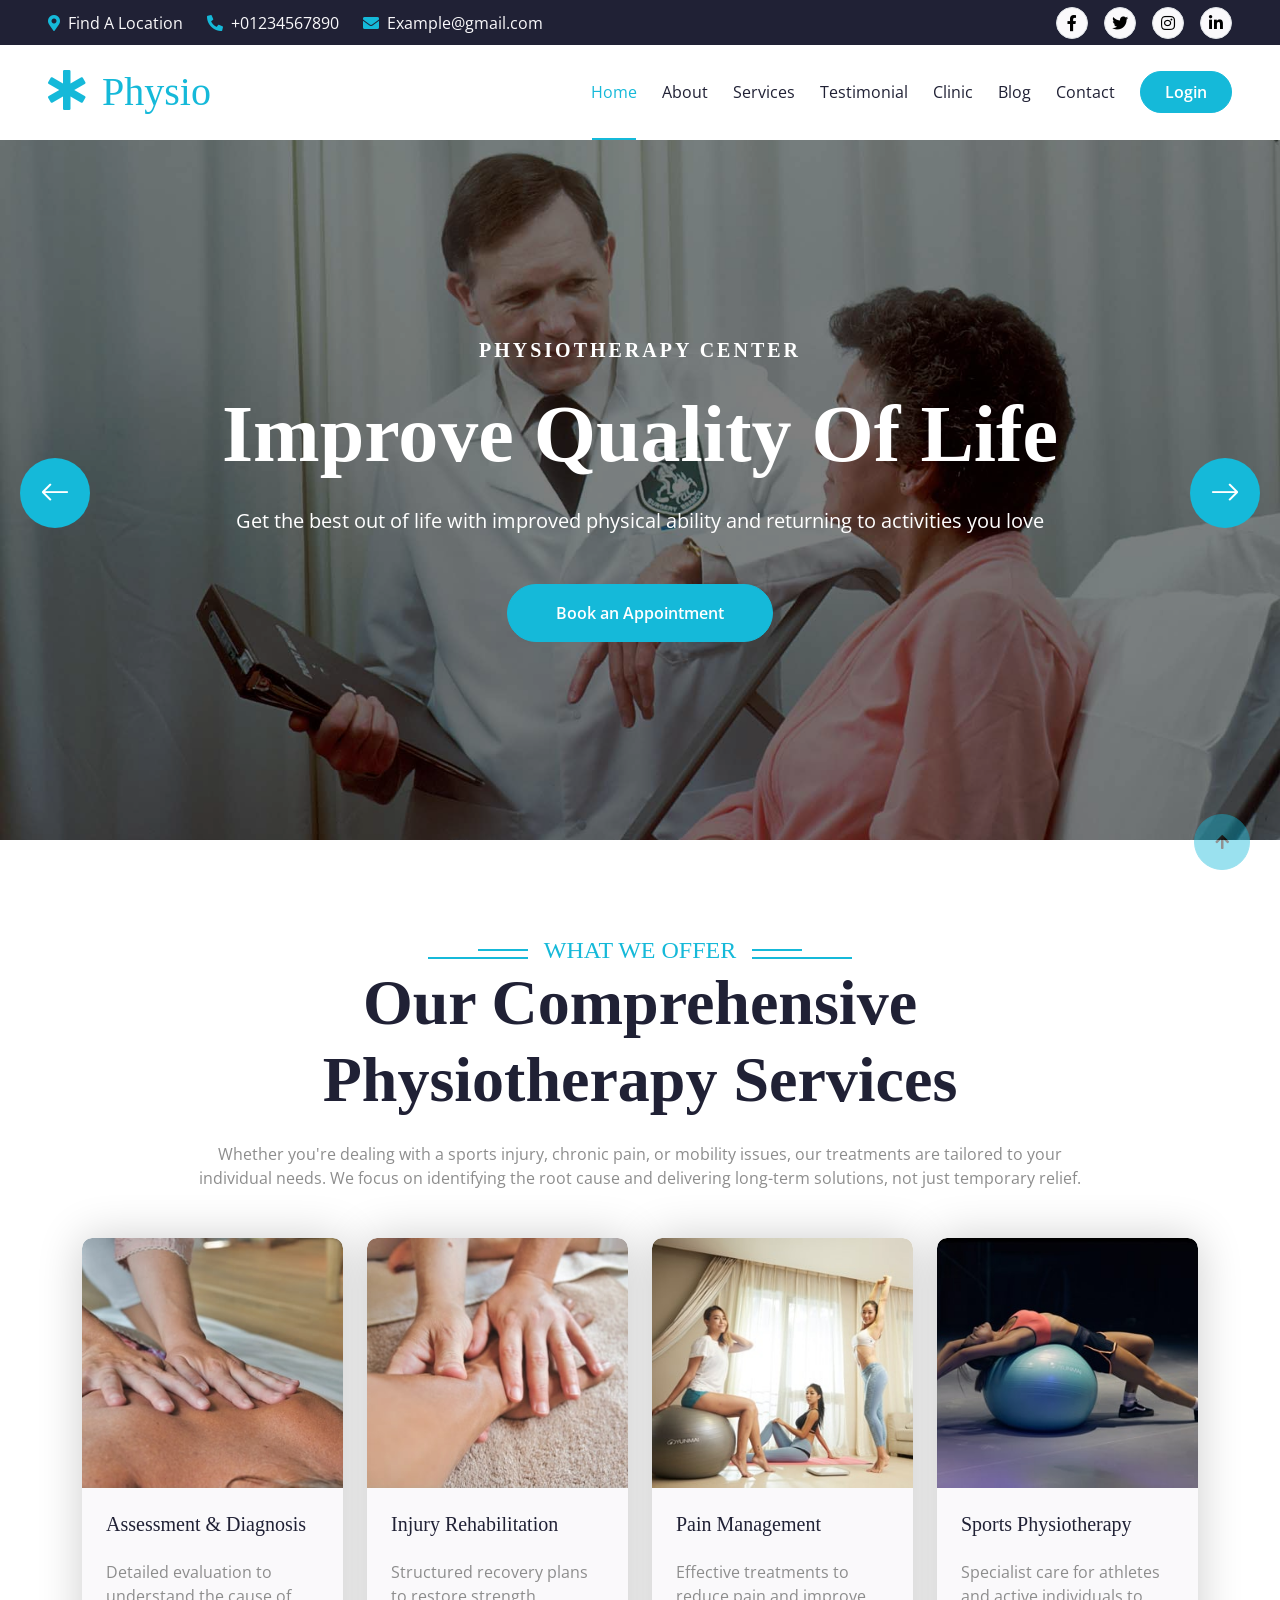
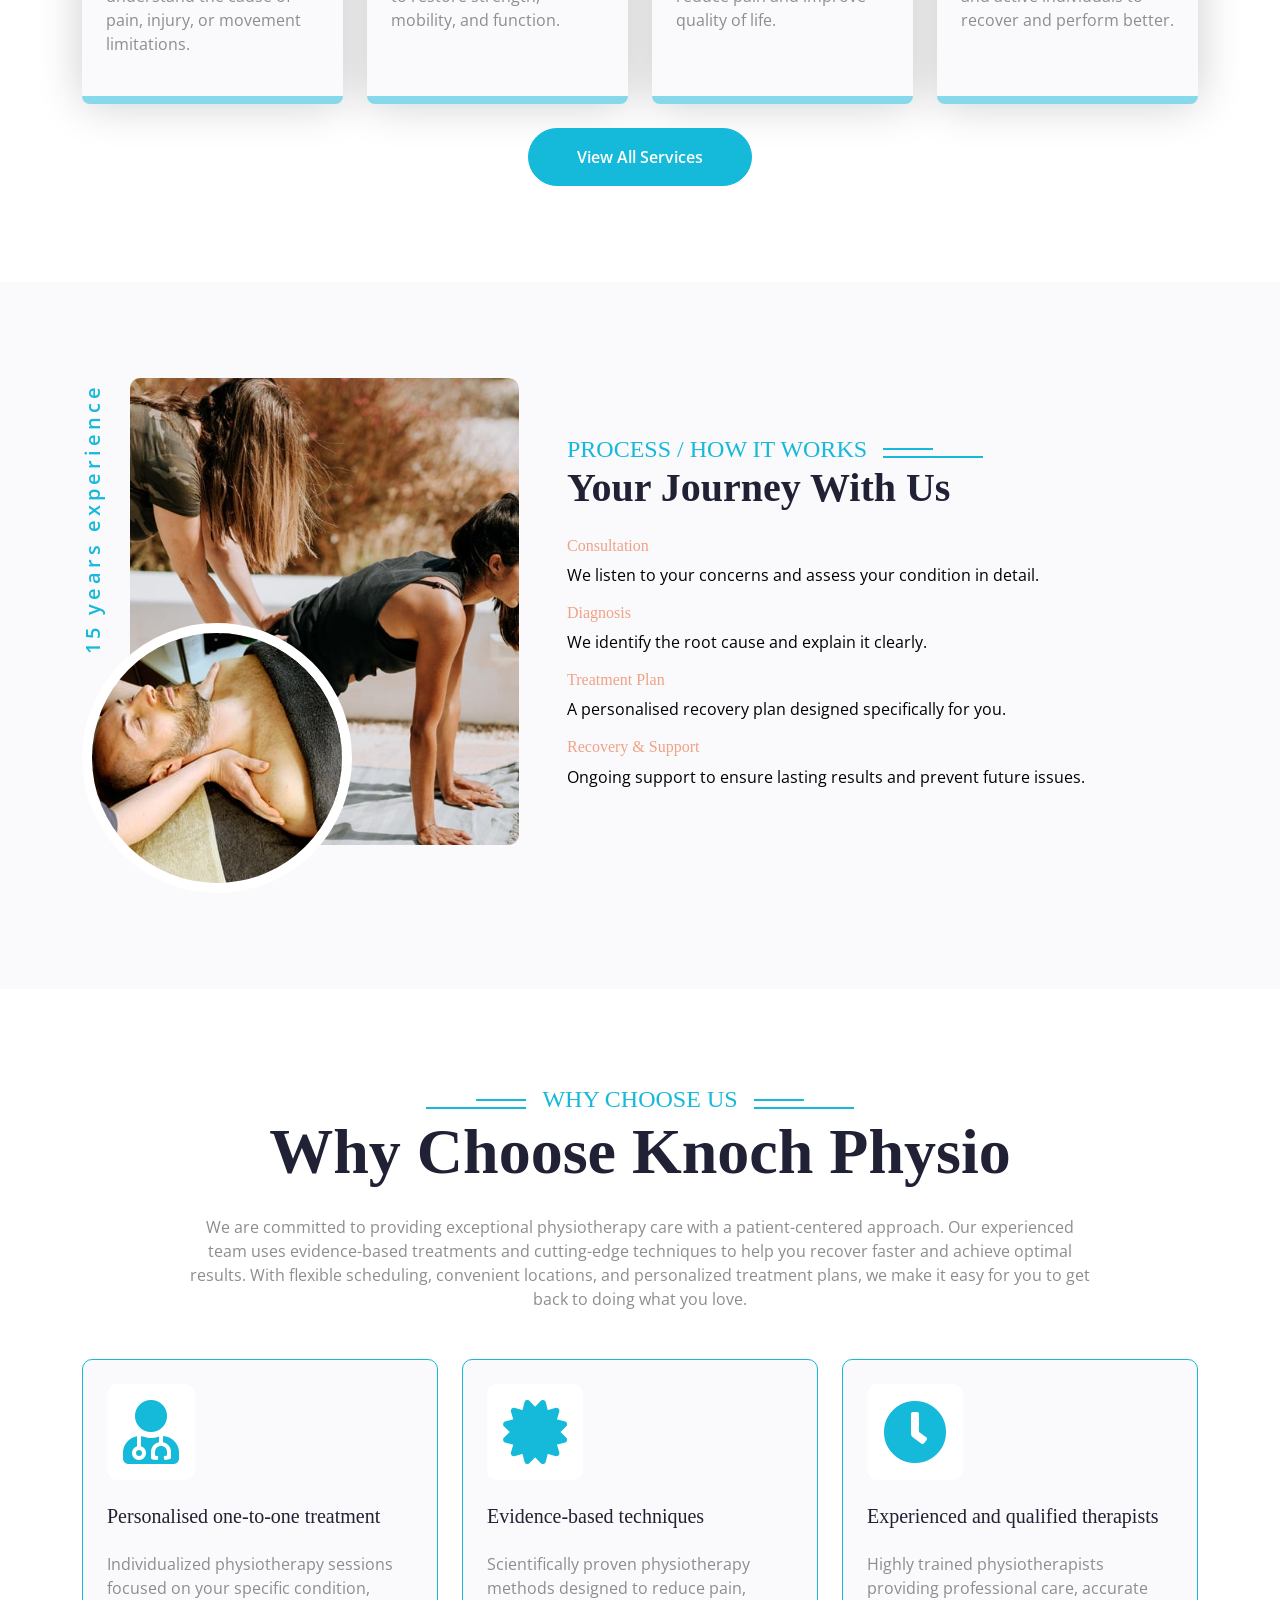
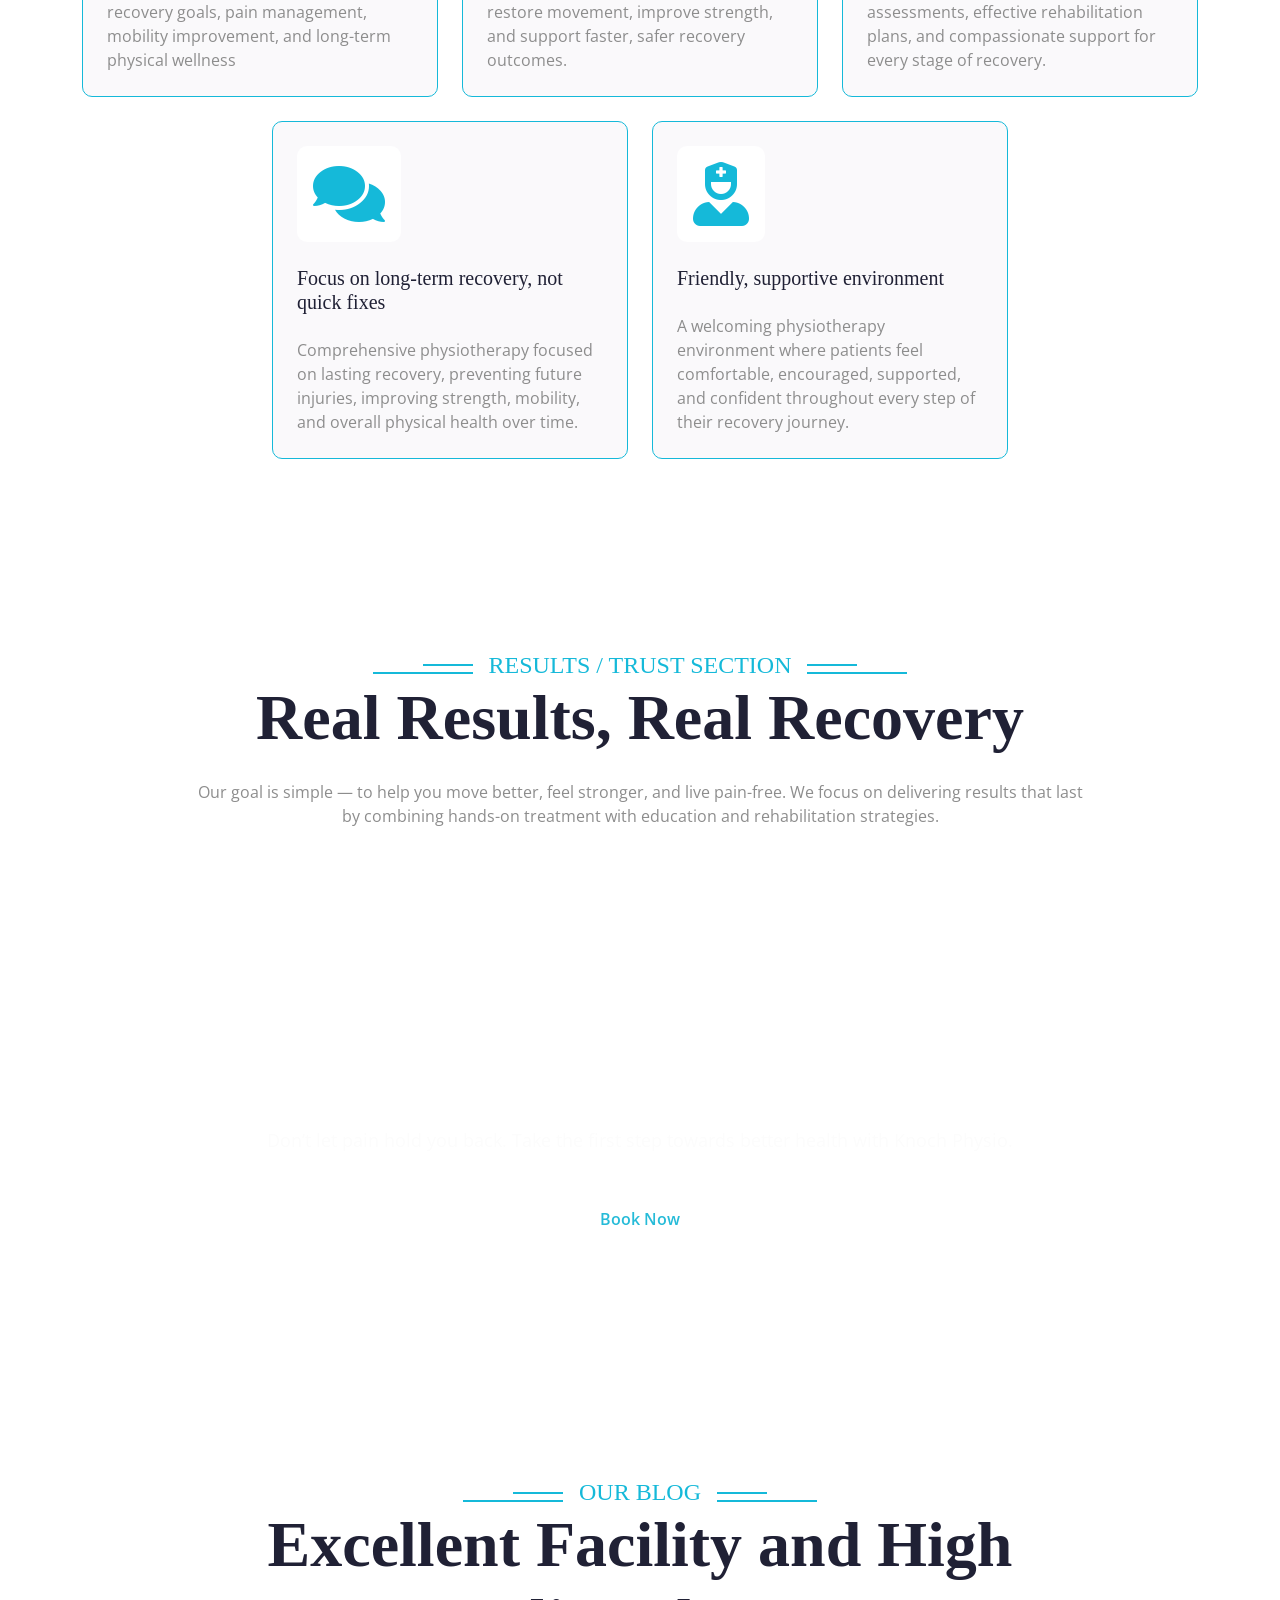
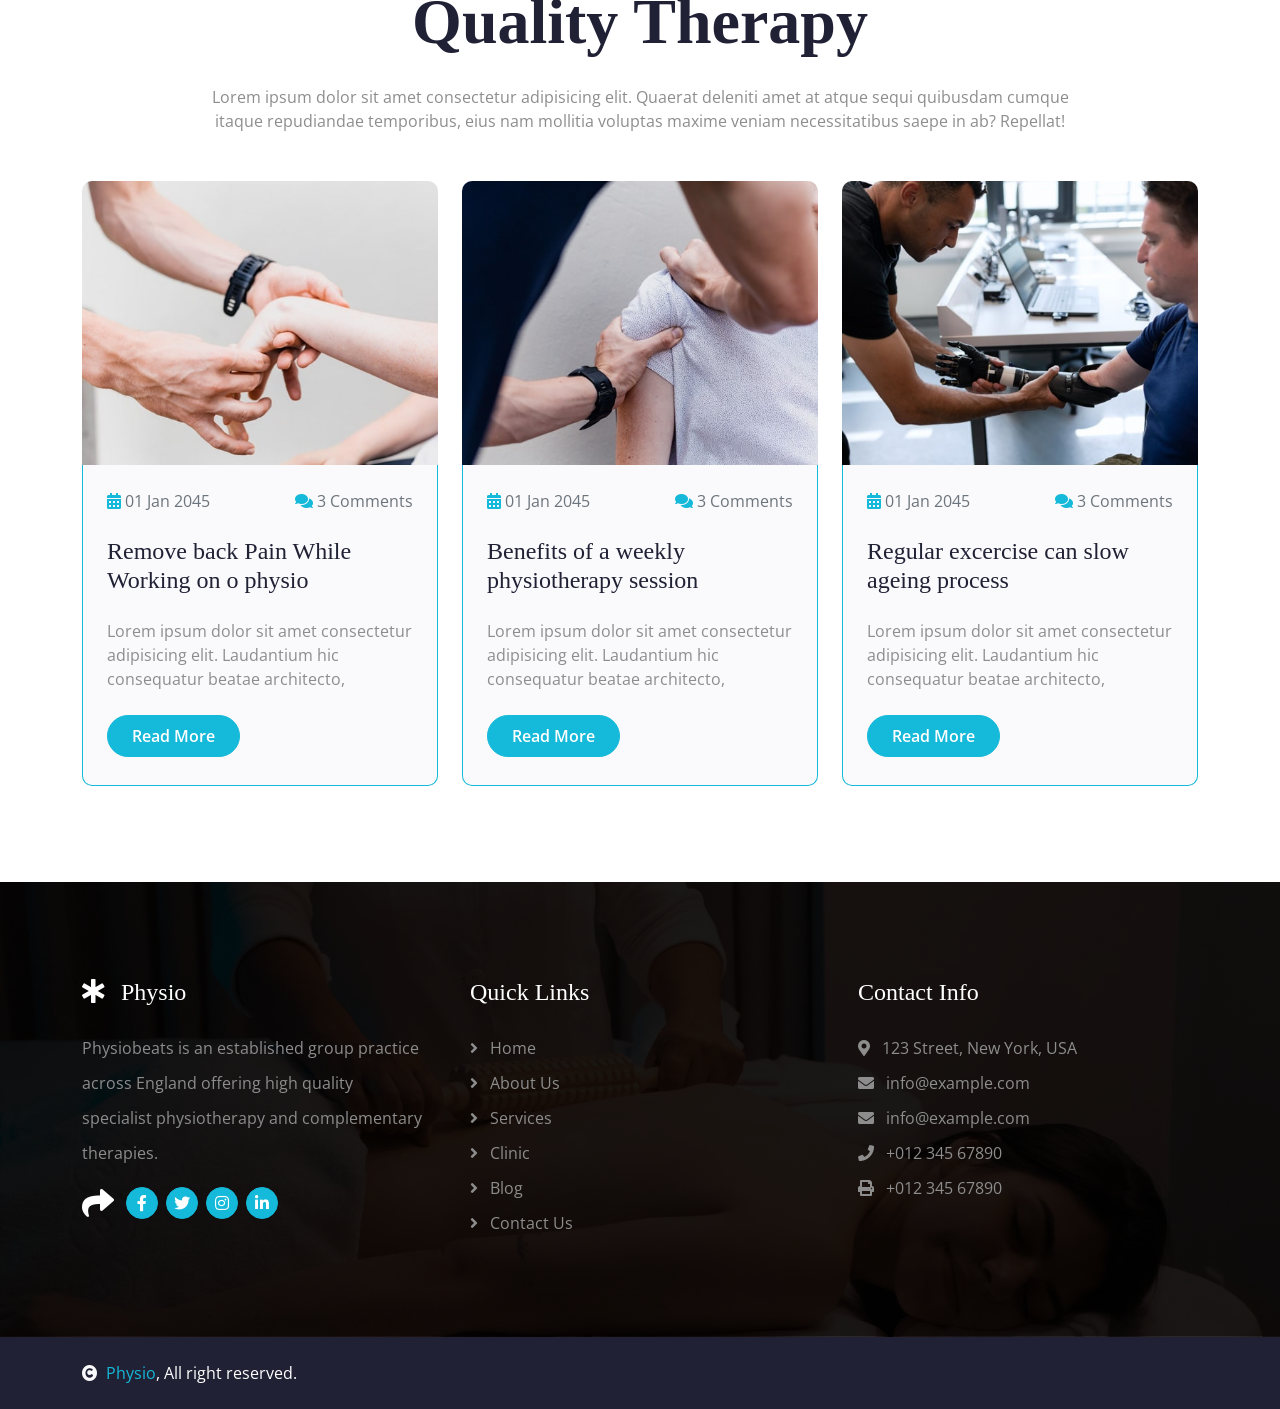
==== commit 0da4bbde: "first commit" ====
--- a/index.html
+++ b/index.html
@@ -159,13 +159,13 @@
     </div>
     <!-- Navbar & Hero End -->
 
-    
+
     <!-- Services Start -->
     <div class="container-fluid service py-5">
         <div class="container py-5">
             <div class="section-title mb-5 wow fadeInUp" data-wow-delay="0.2s">
                 <div class="sub-style">
-                    <h4 class="sub-title px-3 mb-0"> How We Can Help</h4>
+                    <h4 class="sub-title px-3 mb-0"> What We Offer</h4>
                 </div>
                 <h1 class="display-3 mb-4">Our Comprehensive Physiotherapy Services</h1>
                 <p class="mb-0">Whether you're dealing with a sports injury, chronic pain, or mobility issues, our
@@ -177,13 +177,14 @@
                 <div class="col-md-6 col-lg-4 col-xl-3 wow fadeInUp" data-wow-delay="0.1s">
                     <div class="service-item rounded h-100 d-flex flex-column">
                         <div class="service-img rounded-top">
-                            <img src="img/service-1.jpg" class="img-fluid rounded-top w-100" alt="Musculoskeletal Physiotherapy" style="height: 250px; object-fit: cover;">
+                            <img src="img/service-1.jpg" class="img-fluid rounded-top w-100"
+                                alt="Musculoskeletal Physiotherapy" style="height: 250px; object-fit: cover;">
                         </div>
                         <div class="service-content rounded-bottom bg-light p-4 flex-grow-1 d-flex flex-column">
                             <div class="service-content-inner">
-                                <h5 class="mb-4">Musculoskeletal Physiotherapy</h5>
-                                <p class="mb-4">Treatment for joint, muscle, and nerve-related conditions such as back
-                                    pain, neck pain, and stiffness.</p>
+                                <h5 class="mb-4">Assessment & Diagnosis</h5>
+                                <p class="mb-4">Detailed evaluation to understand the cause of pain, injury, or movement
+                                    limitations.</p>
 
                             </div>
                         </div>
@@ -192,12 +193,14 @@
                 <div class="col-md-6 col-lg-4 col-xl-3 wow fadeInUp" data-wow-delay="0.3s">
                     <div class="service-item rounded h-100 d-flex flex-column">
                         <div class="service-img rounded-top">
-                            <img src="img/service-2.jpg" class="img-fluid rounded-top w-100" alt="Sports Injury Rehabilitation" style="height: 250px; object-fit: cover;">
+                            <img src="img/service-2.jpg" class="img-fluid rounded-top w-100"
+                                alt="Sports Injury Rehabilitation" style="height: 250px; object-fit: cover;">
                         </div>
                         <div class="service-content rounded-bottom bg-light p-4 flex-grow-1 d-flex flex-column">
                             <div class="service-content-inner">
-                                <h5 class="mb-4">Sports Injury Rehabilitation</h5>
-                                <p class="mb-4">Specialised recovery programs to help you safely return to sport and prevent future injuries.</p>
+                                <h5 class="mb-4">Injury Rehabilitation</h5>
+                                <p class="mb-4">Structured recovery plans to restore strength, mobility, and function.
+                                </p>
 
                             </div>
                         </div>
@@ -206,12 +209,13 @@
                 <div class="col-md-6 col-lg-4 col-xl-3 wow fadeInUp" data-wow-delay="0.5s">
                     <div class="service-item rounded h-100 d-flex flex-column">
                         <div class="service-img rounded-top">
-                            <img src="img/service-3.jpg" class="img-fluid rounded-top w-100" alt="Post-Surgery Rehabilitation" style="height: 250px; object-fit: cover;">
+                            <img src="img/service-3.jpg" class="img-fluid rounded-top w-100"
+                                alt="Post-Surgery Rehabilitation" style="height: 250px; object-fit: cover;">
                         </div>
                         <div class="service-content rounded-bottom bg-light p-4 flex-grow-1 d-flex flex-column">
                             <div class="service-content-inner">
-                                <h5 class="mb-4">Post-Surgery Rehabilitation</h5>
-                                <p class="mb-4">Structured recovery plans to restore strength, flexibility, and function after surgery.</p>
+                                <h5 class="mb-4"> Pain Management</h5>
+                                <p class="mb-4"> Effective treatments to reduce pain and improve quality of life.</p>
 
                             </div>
                         </div>
@@ -220,12 +224,14 @@
                 <div class="col-md-6 col-lg-4 col-xl-3 wow fadeInUp" data-wow-delay="0.7s">
                     <div class="service-item rounded h-100 d-flex flex-column">
                         <div class="service-img rounded-top">
-                            <img src="img/service-4.jpg" class="img-fluid rounded-top w-100" alt="Pain Management" style="height: 250px; object-fit: cover;">
+                            <img src="img/service-4.jpg" class="img-fluid rounded-top w-100" alt="Pain Management"
+                                style="height: 250px; object-fit: cover;">
                         </div>
                         <div class="service-content rounded-bottom bg-light p-4 flex-grow-1 d-flex flex-column">
                             <div class="service-content-inner">
-                                <h5 class="mb-4">Pain Management</h5>
-                                <p class="mb-4">Targeted techniques to reduce pain, improve mobility, and enhance quality of life.</p>
+                                <h5 class="mb-4">Sports Physiotherapy</h5>
+                                <p class="mb-4"> Specialist care for athletes and active individuals to recover and
+                                    perform better.</p>
 
                             </div>
                         </div>
@@ -258,20 +264,20 @@
                 </div>
                 <div class="col-lg-7 wow fadeInRight" data-wow-delay="0.4s">
                     <div class="section-title text-start mb-5">
-                        <h4 class="sub-title pe-3 mb-0">Welcome to Physiobeats</h4>
-                        <h1 class="display-3 fs-1 mb-4">Empower People to Reduce Symptoms and Improve Their Quality of
-                            Life</h1>
-                        <p class="mb-4">Physiobeats is an established group practice across England. Our treatment
-                            programmes aim to empower people to reduce symptoms and improve their quality of life. We
-                            offer high quality specialist physiotherapy alongside complementary therapies such as
-                            acupuncture, massage and aromatherapy.</p>
+                        <h4 class="sub-title pe-3 mb-0">PROCESS / HOW IT WORKS</h4>
+                        <h1 class="display-3 fs-1 mb-4">Your Journey With Us</h1>
+
                         <div class="mb-4">
-                            <p class="text-secondary"><i class="fa fa-check text-primary me-2"></i>Led by chartered
-                                physiotherapists Mehul Amin and Timir Garala, approved acupuncturists and founders</p>
-                            <p class="text-secondary"><i class="fa fa-check text-primary me-2"></i>Weekend and evening
-                                appointments available, with short notice bookings possible</p>
-                            <p class="text-secondary"><i class="fa fa-check text-primary me-2"></i>Staff speaking
-                                multiple languages: English, Gujarati, Urdu, Punjabi, and Hindi</p>
+                            <h6 class="text-secondary">Consultation</h6>
+                            <p style="color: black;"> We listen to your concerns and assess your condition in detail.
+                            </p>
+                            <h6 class="text-secondary">Diagnosis</h6>
+                            <p style="color: black;">We identify the root cause and explain it clearly.</p>
+                            <h6 class="text-secondary">Treatment Plan</h6>
+                            <p style="color: black;"> A personalised recovery plan designed specifically for you.</p>
+                            <h6 class="text-secondary">Recovery & Support</h6>
+                            <p style="color: black;">Ongoing support to ensure lasting results and prevent future
+                                issues.</p>
                         </div>
 
                     </div>
@@ -288,15 +294,15 @@
                 <div class="sub-style">
                     <h4 class="sub-title px-3 mb-0">Why Choose Us</h4>
                 </div>
-                <h1 class="display-3 mb-4">Why Choose Us? Get Your Life Style Back</h1>
+                <h1 class="display-3 mb-4"> Why Choose Knoch Physio</h1>
                 <p class="mb-0">We are committed to providing exceptional physiotherapy care with a patient-centered
                     approach. Our experienced team uses evidence-based treatments and cutting-edge techniques to help
                     you recover faster and achieve optimal results. With flexible scheduling, convenient locations, and
                     personalized treatment plans, we make it easy for you to get back to doing what you love.</p>
             </div>
             <div class="row g-4 justify-content-center">
-                <div class="col-md-6 col-lg-4 col-xl-3 wow fadeInUp" data-wow-delay="0.1s">
-                    <div class="row-cols-1 feature-item p-4">
+                <div class="col-md-6 col-lg-4 col-xl-4 wow fadeInUp" data-wow-delay="0.1s">
+                    <div class="row-cols-1 feature-item p-4 h-100">
                         <div class="col-12">
                             <div class="feature-icon mb-4">
                                 <div class="p-3 d-inline-flex bg-white rounded">
@@ -304,15 +310,16 @@
                                 </div>
                             </div>
                             <div class="feature-content d-flex flex-column">
-                                <h5 class="mb-4">Expert Leadership</h5>
-                                <p class="mb-0">Led by chartered physiotherapists Mehul Amin and Timir Garala, approved
-                                    acupuncturists and founders</p>
-                            </div>
-                        </div>
-                    </div>
-                </div>
-                <div class="col-md-6 col-lg-4 col-xl-3 wow fadeInUp" data-wow-delay="0.3s">
-                    <div class="row-cols-1 feature-item p-4">
+                                <h5 class="mb-4">Personalised one-to-one treatment</h5>
+                                <p class="mb-0">Individualized physiotherapy sessions focused on your specific
+                                    condition, recovery goals, pain management, mobility improvement, and long-term
+                                    physical wellness</p>
+                            </div>
+                        </div>
+                    </div>
+                </div>
+                <div class="col-md-6 col-lg-4 col-xl-4 wow fadeInUp" data-wow-delay="0.3s">
+                    <div class="row-cols-1 feature-item p-4 h-100">
                         <div class="col-12">
                             <div class="feature-icon mb-4">
                                 <div class="p-3 d-inline-flex bg-white rounded">
@@ -320,15 +327,15 @@
                                 </div>
                             </div>
                             <div class="feature-content d-flex flex-column">
-                                <h5 class="mb-4">Certified Team</h5>
-                                <p class="mb-0">Team of highly qualified and CSP certified physiotherapists supported by
-                                    dedicated admin staff</p>
-                            </div>
-                        </div>
-                    </div>
-                </div>
-                <div class="col-md-6 col-lg-4 col-xl-3 wow fadeInUp" data-wow-delay="0.5s">
-                    <div class="row-cols-1 feature-item p-4">
+                                <h5 class="mb-4"> Evidence-based techniques</h5>
+                                <p class="mb-0">Scientifically proven physiotherapy methods designed to reduce pain,
+                                    restore movement, improve strength, and support faster, safer recovery outcomes.</p>
+                            </div>
+                        </div>
+                    </div>
+                </div>
+                <div class="col-md-6 col-lg-4 col-xl-4 wow fadeInUp" data-wow-delay="0.5s">
+                    <div class="row-cols-1 feature-item p-4 h-100">
                         <div class="col-12">
                             <div class="feature-icon mb-4">
                                 <div class="p-3 d-inline-flex bg-white rounded">
@@ -336,15 +343,16 @@
                                 </div>
                             </div>
                             <div class="feature-content d-flex flex-column">
-                                <h5 class="mb-4">Flexible Scheduling</h5>
-                                <p class="mb-0">Weekend and evening appointments available at short notice, plus home
-                                    visits if required</p>
-                            </div>
-                        </div>
-                    </div>
-                </div>
-                <div class="col-md-6 col-lg-4 col-xl-3 wow fadeInUp" data-wow-delay="0.7s">
-                    <div class="row-cols-1 feature-item p-4">
+                                <h5 class="mb-4">Experienced and qualified therapists</h5>
+                                <p class="mb-0">Highly trained physiotherapists providing professional care, accurate
+                                    assessments, effective rehabilitation plans, and compassionate support for every
+                                    stage of recovery.</p>
+                            </div>
+                        </div>
+                    </div>
+                </div>
+                <div class="col-md-6 col-lg-4 col-xl-4 wow fadeInUp" data-wow-delay="0.7s">
+                    <div class="row-cols-1 feature-item p-4 h-100">
                         <div class="col-12">
                             <div class="feature-icon mb-4">
                                 <div class="p-3 d-inline-flex bg-white rounded">
@@ -352,15 +360,17 @@
                                 </div>
                             </div>
                             <div class="feature-content d-flex flex-column">
-                                <h5 class="mb-4">Multilingual Service</h5>
-                                <p class="mb-0">Our staff speak English, Gujarati, Urdu, Punjabi, and Hindi to better
-                                    serve our diverse community</p>
-                            </div>
-                        </div>
-                    </div>
-                </div>
-                <div class="col-md-6 col-lg-4 col-xl-3 wow fadeInUp" data-wow-delay="0.1s">
-                    <div class="row-cols-1 feature-item p-4">
+                                <h5 class="mb-4">Focus on long-term recovery, not quick fixes</h5>
+                                <p class="mb-0">Comprehensive physiotherapy focused on lasting recovery, preventing
+                                    future injuries, improving strength, mobility, and overall physical health over
+                                    time.
+                                </p>
+                            </div>
+                        </div>
+                    </div>
+                </div>
+                <div class="col-md-6 col-lg-4 col-xl-4 wow fadeInUp" data-wow-delay="0.1s">
+                    <div class="row-cols-1 feature-item p-4 h-100">
                         <div class="col-12">
                             <div class="feature-icon mb-4">
                                 <div class="p-3 d-inline-flex bg-white rounded">
@@ -368,61 +378,16 @@
                                 </div>
                             </div>
                             <div class="feature-content d-flex flex-column">
-                                <h5 class="mb-4">Gender Choice</h5>
-                                <p class="mb-0">Option to be seen by a female practitioner for your comfort and
-                                    preference</p>
-                            </div>
-                        </div>
-                    </div>
-                </div>
-                <div class="col-md-6 col-lg-4 col-xl-3 wow fadeInUp" data-wow-delay="0.3s">
-                    <div class="row-cols-1 feature-item p-4">
-                        <div class="col-12">
-                            <div class="feature-icon mb-4">
-                                <div class="p-3 d-inline-flex bg-white rounded">
-                                    <i class="fas fa-notes-medical fa-4x text-primary"></i>
-                                </div>
-                            </div>
-                            <div class="feature-content d-flex flex-column">
-                                <h5 class="mb-4">Personalized Care</h5>
-                                <p class="mb-0">Individual programmes tailored to address your specific needs and
-                                    aspirations</p>
-                            </div>
-                        </div>
-                    </div>
-                </div>
-                <div class="col-md-6 col-lg-4 col-xl-3 wow fadeInUp" data-wow-delay="0.5s">
-                    <div class="row-cols-1 feature-item p-4">
-                        <div class="col-12">
-                            <div class="feature-icon mb-4">
-                                <div class="p-3 d-inline-flex bg-white rounded">
-                                    <i class="fas fa-spa fa-4x text-primary"></i>
-                                </div>
-                            </div>
-                            <div class="feature-content d-flex flex-column">
-                                <h5 class="mb-4">Complementary Therapies</h5>
-                                <p class="mb-0">Access to acupuncture, massage and aromatherapy alongside physiotherapy
+                                <h5 class="mb-4"> Friendly, supportive environment</h5>
+                                <p class="mb-0">A welcoming physiotherapy environment where patients feel comfortable,
+                                    encouraged, supported, and confident throughout every step of their recovery
+                                    journey.
                                 </p>
                             </div>
                         </div>
                     </div>
                 </div>
-                <div class="col-md-6 col-lg-4 col-xl-3 wow fadeInUp" data-wow-delay="0.7s">
-                    <div class="row-cols-1 feature-item p-4">
-                        <div class="col-12">
-                            <div class="feature-icon mb-4">
-                                <div class="p-3 d-inline-flex bg-white rounded">
-                                    <i class="fas fa-heartbeat fa-4x text-primary"></i>
-                                </div>
-                            </div>
-                            <div class="feature-content d-flex flex-column">
-                                <h5 class="mb-4">Quality of Life</h5>
-                                <p class="mb-0">Focused on rehabilitation and improving your overall wellbeing and
-                                    lifestyle</p>
-                            </div>
-                        </div>
-                    </div>
-                </div>
+
 
             </div>
         </div>
@@ -437,99 +402,14 @@
         <div class="container py-5">
             <div class="section-title mb-5 wow fadeInUp" data-wow-delay="0.1s">
                 <div class="sub-style">
-                    <h4 class="sub-title px-3 mb-0">Meet our team</h4>
-                </div>
-                <h1 class="display-3 mb-4">Expert Physiotherapists Dedicated to Your Recovery</h1>
-                <p class="mb-0">Our team of highly qualified physiotherapists brings years of specialized experience in
-                    musculoskeletal rehabilitation, sports therapy, and chronic pain management. We're committed to
-                    providing evidence-based treatment with a caring, personalized approach.</p>
-            </div>
-            <div class="row g-4 justify-content-center">
-                <div class="col-md-6 col-lg-6 col-xl-3 wow fadeInUp" data-wow-delay="0.1s">
-                    <div class="team-item rounded">
-                        <div class="team-img rounded-top h-100">
-                            <img src="img/team-1.jpg" class="img-fluid rounded-top w-100" alt="">
-                            <div class="team-icon d-flex justify-content-center">
-                                <a class="btn btn-square btn-primary text-white rounded-circle mx-1" href=""><i
-                                        class="fab fa-facebook-f"></i></a>
-                                <a class="btn btn-square btn-primary text-white rounded-circle mx-1" href=""><i
-                                        class="fab fa-twitter"></i></a>
-                                <a class="btn btn-square btn-primary text-white rounded-circle mx-1" href=""><i
-                                        class="fab fa-instagram"></i></a>
-                                <a class="btn btn-square btn-primary text-white rounded-circle mx-1" href=""><i
-                                        class="fab fa-linkedin-in"></i></a>
-                            </div>
-                        </div>
-                        <div class="team-content text-center border border-primary border-top-0 rounded-bottom p-4">
-                            <h5>Dr. Sarah Johnson</h5>
-                            <p class="mb-0">Senior Physiotherapist, Sports Medicine Specialist</p>
-                        </div>
-                    </div>
-                </div>
-                <div class="col-md-6 col-lg-6 col-xl-3 wow fadeInUp" data-wow-delay="0.3s">
-                    <div class="team-item rounded">
-                        <div class="team-img rounded-top h-100">
-                            <img src="img/team-2.jpg" class="img-fluid rounded-top w-100" alt="">
-                            <div class="team-icon d-flex justify-content-center">
-                                <a class="btn btn-square btn-primary text-white rounded-circle mx-1" href=""><i
-                                        class="fab fa-facebook-f"></i></a>
-                                <a class="btn btn-square btn-primary text-white rounded-circle mx-1" href=""><i
-                                        class="fab fa-twitter"></i></a>
-                                <a class="btn btn-square btn-primary text-white rounded-circle mx-1" href=""><i
-                                        class="fab fa-instagram"></i></a>
-                                <a class="btn btn-square btn-primary text-white rounded-circle mx-1" href=""><i
-                                        class="fab fa-linkedin-in"></i></a>
-                            </div>
-                        </div>
-                        <div class="team-content text-center border border-primary border-top-0 rounded-bottom p-4">
-                            <h5>Michael Chen</h5>
-                            <p class="mb-0">Rehabilitation Specialist, Manual Therapy Expert</p>
-                        </div>
-                    </div>
-                </div>
-                <div class="col-md-6 col-lg-6 col-xl-3 wow fadeInUp" data-wow-delay="0.5s">
-                    <div class="team-item rounded">
-                        <div class="team-img rounded-top h-100">
-                            <img src="img/team-3.jpg" class="img-fluid rounded-top w-100" alt="">
-                            <div class="team-icon d-flex justify-content-center">
-                                <a class="btn btn-square btn-primary text-white rounded-circle mx-1" href=""><i
-                                        class="fab fa-facebook-f"></i></a>
-                                <a class="btn btn-square btn-primary text-white rounded-circle mx-1" href=""><i
-                                        class="fab fa-twitter"></i></a>
-                                <a class="btn btn-square btn-primary text-white rounded-circle mx-1" href=""><i
-                                        class="fab fa-instagram"></i></a>
-                                <a class="btn btn-square btn-primary text-white rounded-circle mx-1" href=""><i
-                                        class="fab fa-linkedin-in"></i></a>
-                            </div>
-                        </div>
-                        <div class="team-content text-center border border-primary border-top-0 rounded-bottom p-4">
-                            <h5>Dr. Emma Wilson</h5>
-                            <p class="mb-0">Neurological Rehabilitation Specialist</p>
-                        </div>
-                    </div>
-                </div>
-                <div class="col-md-6 col-lg-6 col-xl-3 wow fadeInUp" data-wow-delay="0.7s">
-                    <div class="team-item rounded">
-                        <div class="team-img rounded-top h-100">
-                            <img src="img/team-4.jpg" class="img-fluid rounded-top w-100" alt="">
-                            <div class="team-icon d-flex justify-content-center">
-                                <a class="btn btn-square btn-primary text-white rounded-circle mx-1" href=""><i
-                                        class="fab fa-facebook-f"></i></a>
-                                <a class="btn btn-square btn-primary text-white rounded-circle mx-1" href=""><i
-                                        class="fab fa-twitter"></i></a>
-                                <a class="btn btn-square btn-primary text-white rounded-circle mx-1" href=""><i
-                                        class="fab fa-instagram"></i></a>
-                                <a class="btn btn-square btn-primary text-white rounded-circle mx-1" href=""><i
-                                        class="fab fa-linkedin-in"></i></a>
-                            </div>
-                        </div>
-                        <div class="team-content text-center border border-primary border-top-0 rounded-bottom p-4">
-                            <h5>David Thompson</h5>
-                            <p class="mb-0">Sports Injury & Recovery Specialist</p>
-                        </div>
-                    </div>
-                </div>
-            </div>
+                    <h4 class="sub-title px-3 mb-0">RESULTS / TRUST SECTION</h4>
+                </div>
+                <h1 class="display-3 mb-4"> Real Results, Real Recovery</h1>
+                <p class="mb-0">Our goal is simple — to help you move better, feel stronger, and live pain-free. We
+                    focus on delivering results that last by combining hands-on treatment with education and
+                    rehabilitation strategies.</p>
+            </div>
+
         </div>
     </div>
     <!-- Team End -->
@@ -540,75 +420,15 @@
         <div class="container py-5">
             <div class="section-title mb-5">
                 <div class="sub-style">
-                    <h4 class="sub-title text-white px-3 mb-0">Testimonial</h4>
-                </div>
-                <h1 class="display-3 mb-4">What Our Patients Say</h1>
-            </div>
-            <div class="testimonial-carousel owl-carousel">
-                <div class="testimonial-item">
-                    <div class="testimonial-inner p-5">
-                        <div class="testimonial-inner-img mb-4">
-                            <img src="img/testimonial-img.jpg" class="img-fluid rounded-circle" alt="">
-                        </div>
-                        <p class="text-white fs-7"> “After my football injury, I wasn’t sure how long recovery would
-                            take. The team at Knoch Physio guided me step by step and got me back on the field faster
-                            than expected.”</p>
-                        <div class="text-center">
-                            <h5 class="mb-2">Ahmed R – Sports Injury</h5>
-                            <p class="mb-2 text-white-50">Birmingham, UK</p>
-                            <div class="d-flex justify-content-center">
-                                <i class="fas fa-star text-secondary"></i>
-                                <i class="fas fa-star text-secondary"></i>
-                                <i class="fas fa-star text-secondary"></i>
-                                <i class="fas fa-star text-secondary"></i>
-                                <i class="fas fa-star text-secondary"></i>
-                            </div>
-                        </div>
-                    </div>
-                </div>
-                <div class="testimonial-item">
-                    <div class="testimonial-inner p-5">
-                        <div class="testimonial-inner-img mb-4">
-                            <img src="https://images.unsplash.com/photo-1544005313-94ddf0286df2?ixlib=rb-4.0.3&ixid=M3wxMjA3fDB8MHxwaG90by1wYWdlfHx8fGVufDB8fHx8fA%3D%3D&auto=format&fit=crop&w=200&h=200"
-                                class="img-fluid rounded-circle" alt="Patient Testimonial">
-                        </div>
-                        <p class="text-white fs-7"> “Professional, knowledgeable, and very supportive. They explained
-                            everything clearly and gave me exercises that actually worked.”</p>
-                        <div class="text-center">
-                            <h5 class="mb-2">James T – Shoulder Pain</h5>
-                            <p class="mb-2 text-white-50">Manchester, UK</p>
-                            <div class="d-flex justify-content-center">
-                                <i class="fas fa-star text-secondary"></i>
-                                <i class="fas fa-star text-secondary"></i>
-                                <i class="fas fa-star text-secondary"></i>
-                                <i class="fas fa-star text-secondary"></i>
-                                <i class="fas fa-star text-secondary"></i>
-                            </div>
-                        </div>
-                    </div>
-                </div>
-                <div class="testimonial-item">
-                    <div class="testimonial-inner p-5">
-                        <div class="testimonial-inner-img mb-4">
-                            <img src="https://images.unsplash.com/photo-1573496359142-b8d87734a5a2?ixlib=rb-4.0.3&ixid=M3wxMjA3fDB8MHxwaG90by1wYWdlfHx8fGVufDB8fHx8fA%3D%3D&auto=format&fit=crop&w=200&h=200"
-                                class="img-fluid rounded-circle" alt="Patient Testimonial">
-                        </div>
-                        <p class="text-white fs-7"> “I had constant neck pain due to poor posture. After a few sessions,
-                            I noticed a huge improvement. Highly recommend Knoch Physio.”</p>
-                        <div class="text-center">
-                            <h5 class="mb-2"> Emily K – Posture Issues</h5>
-                            <p class="mb-2 text-white-50">London, UK</p>
-                            <div class="d-flex justify-content-center">
-                                <i class="fas fa-star text-secondary"></i>
-                                <i class="fas fa-star text-secondary"></i>
-                                <i class="fas fa-star text-secondary"></i>
-                                <i class="fas fa-star text-secondary"></i>
-                                <i class="fas fa-star text-secondary"></i>
-                            </div>
-                        </div>
-                    </div>
-                </div>
-            </div>
+                    <h4 class="sub-title text-white px-3 mb-0">Start Your Recovery Today</h4>
+                </div>
+                <p style="color: rgb(252, 252, 252); font-size: 18px; padding-block: 30px;font-size: ;">Don’t let pain
+                    hold you back. Take the first step towards
+                    better health with Knoch Physio.
+                </p>
+                <button class="btn " style="color: #26BBD8; background-color: white;">Book Now</button>
+            </div>
+
         </div>
     </div>
     <!-- Testimonial End -->
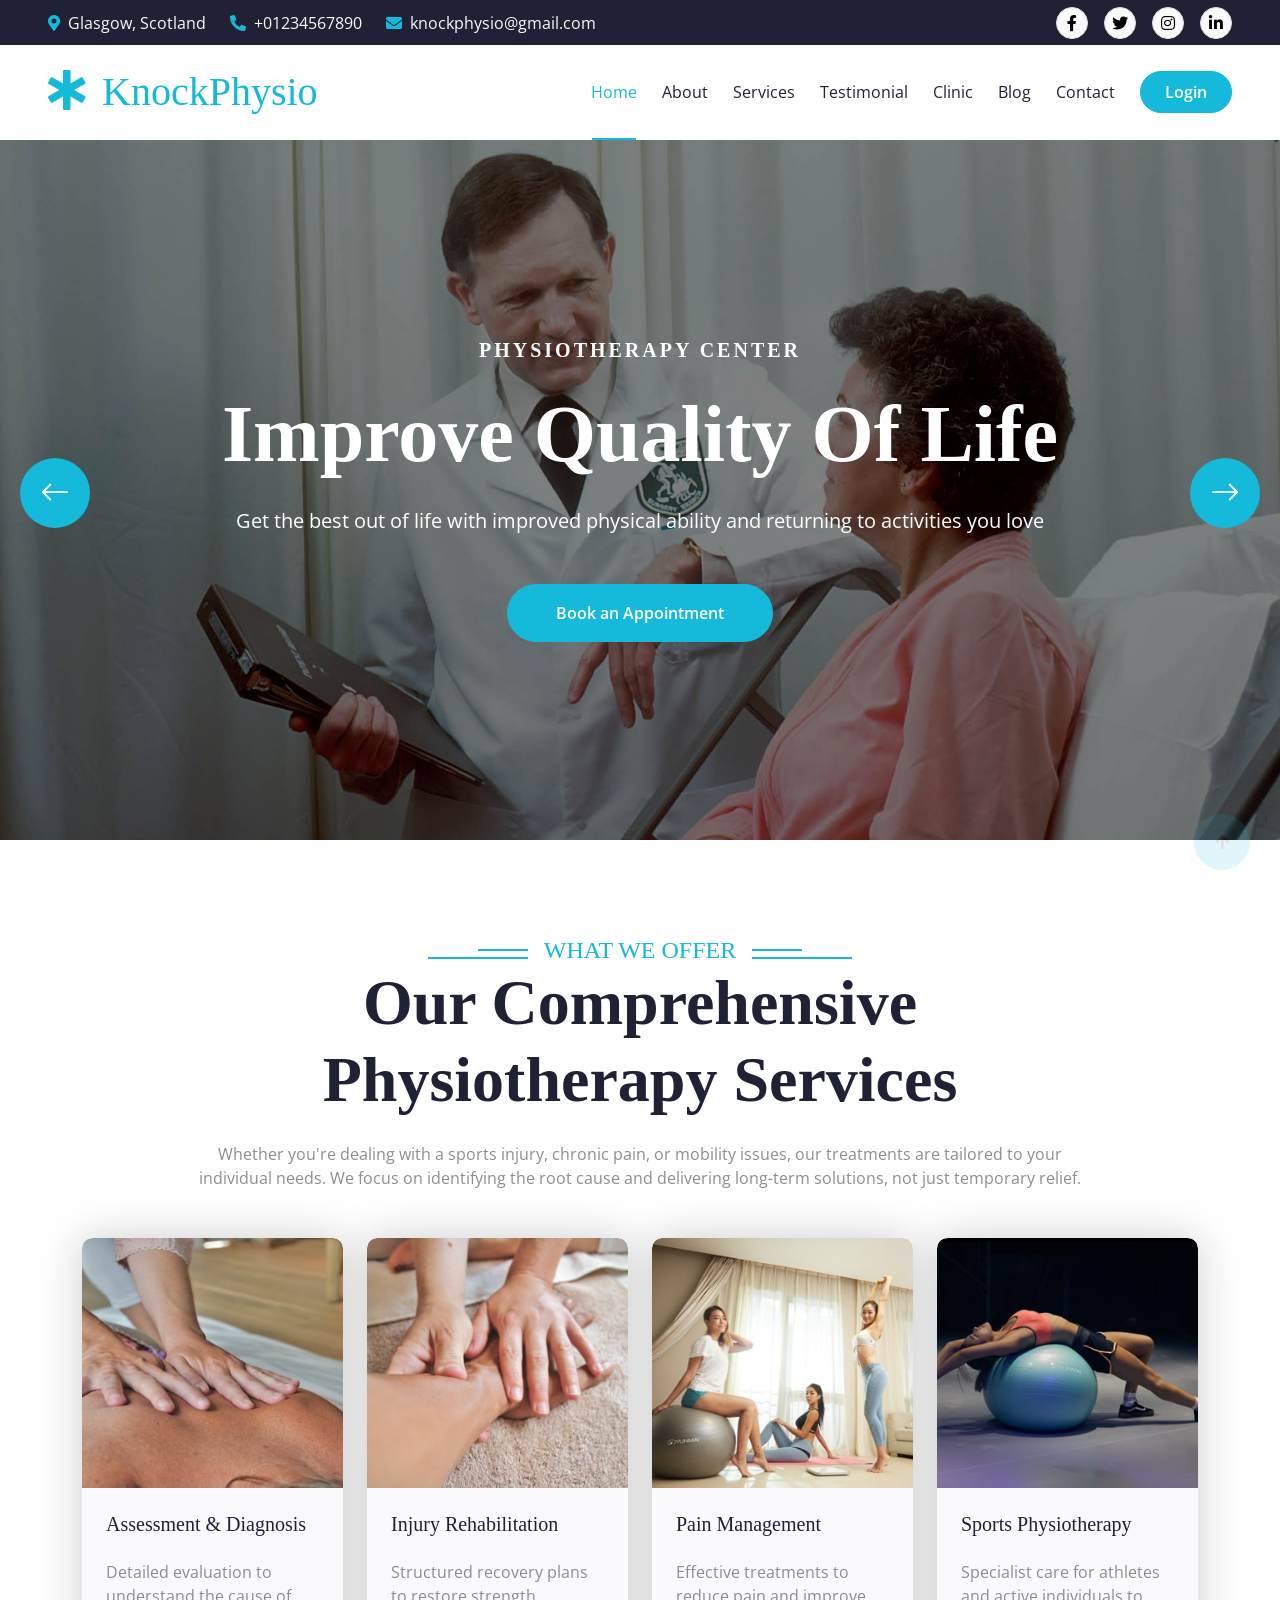
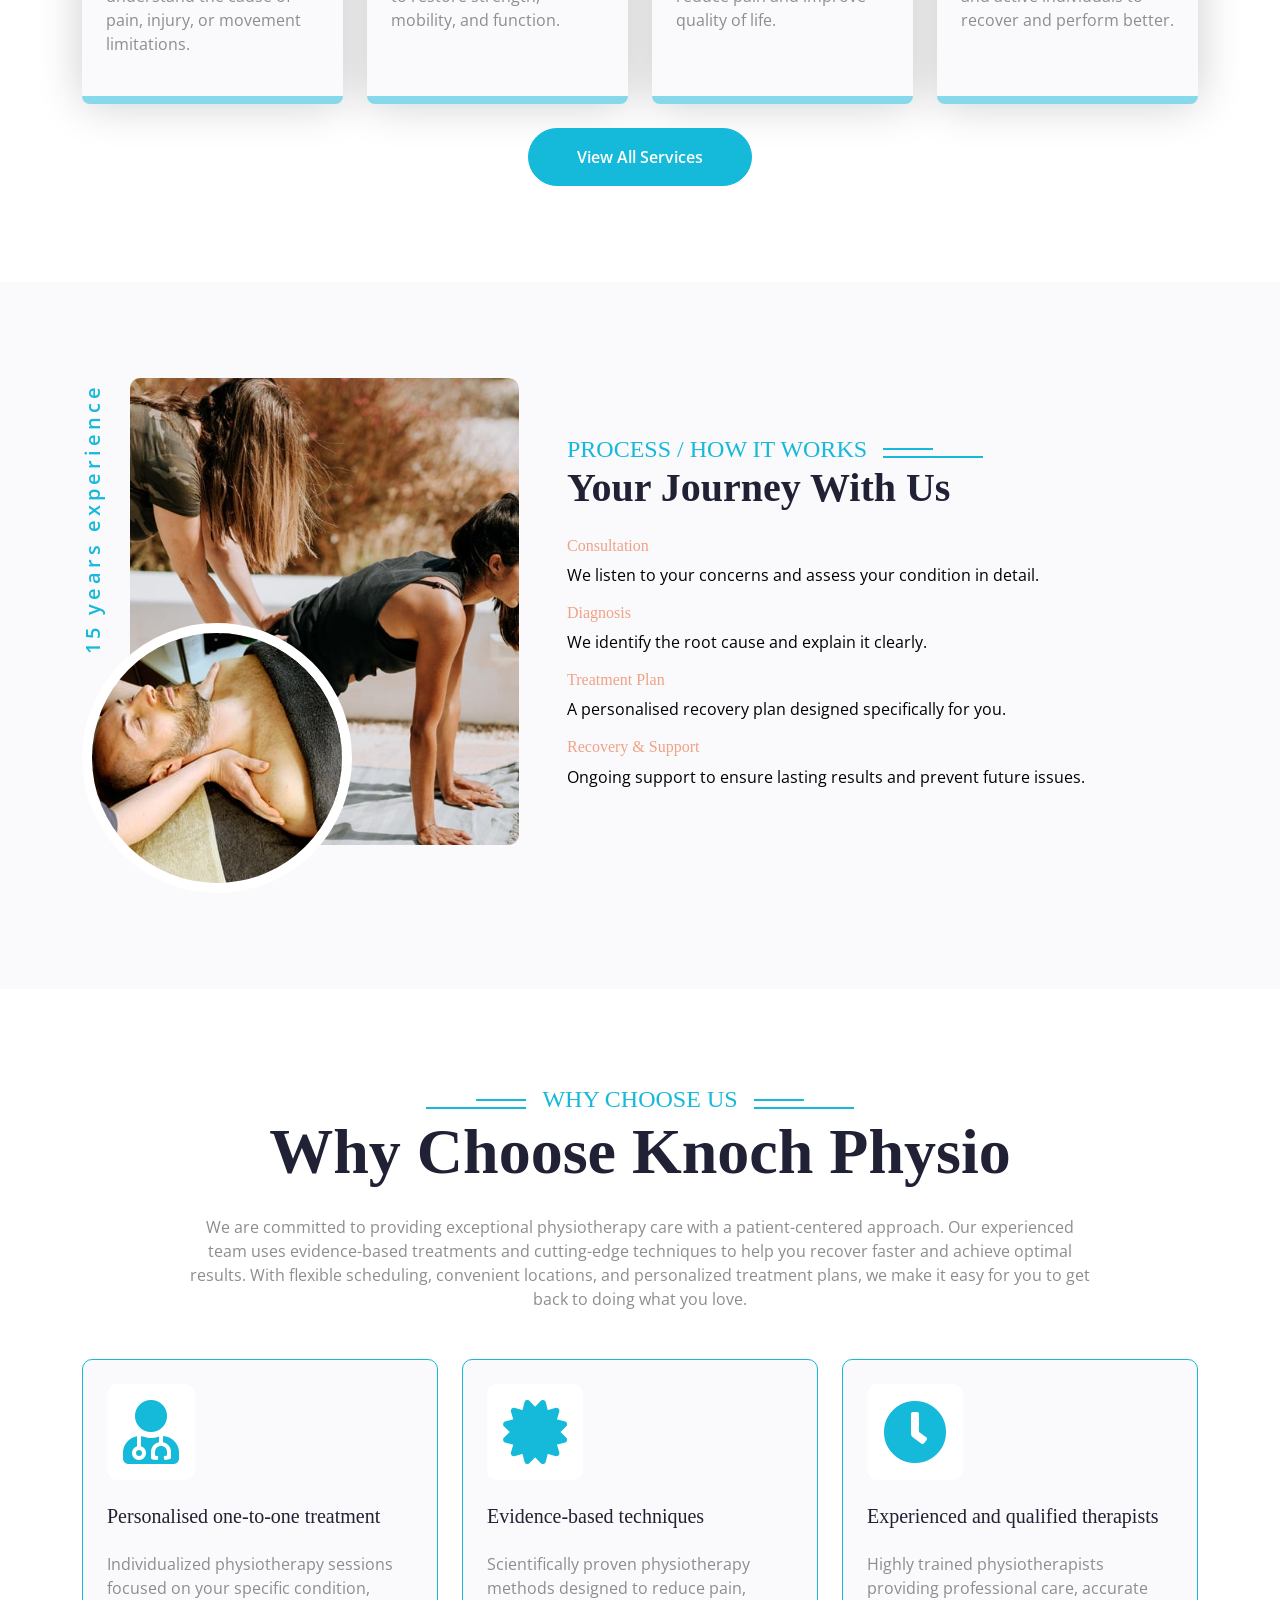
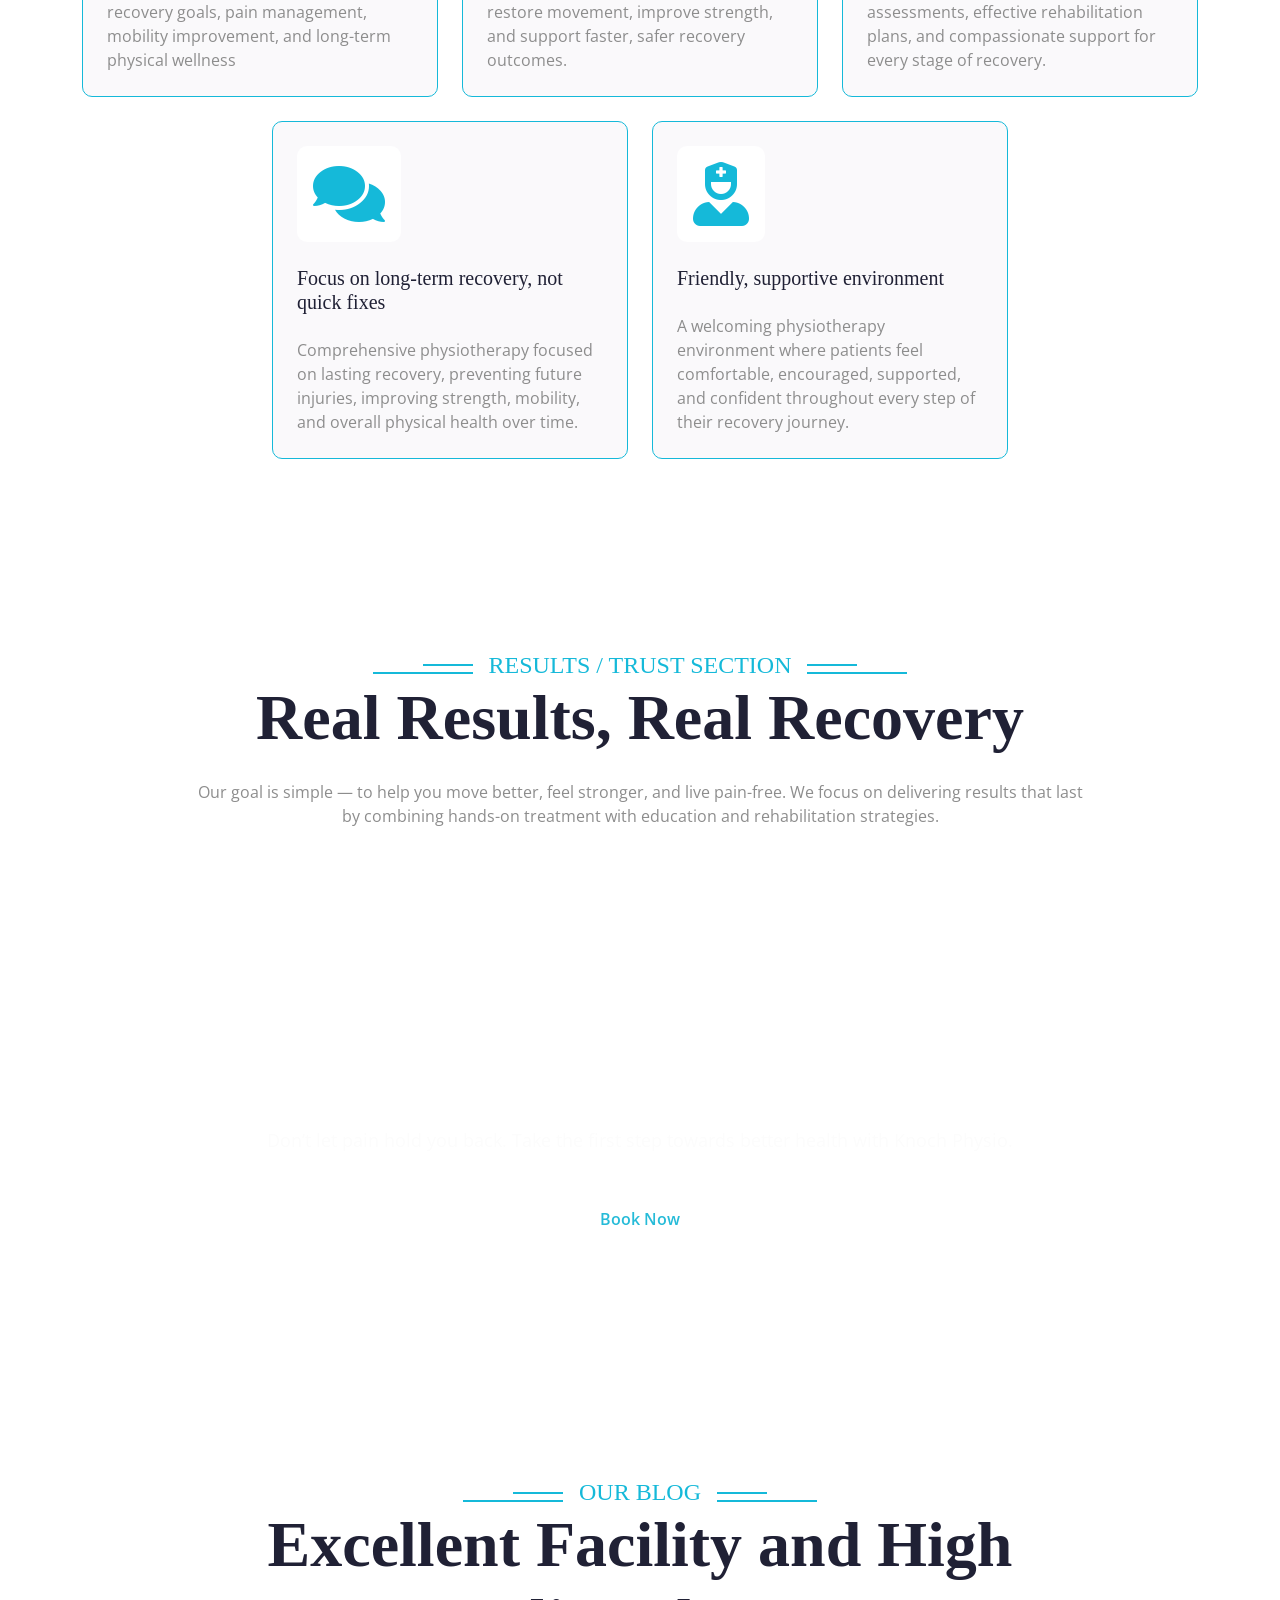
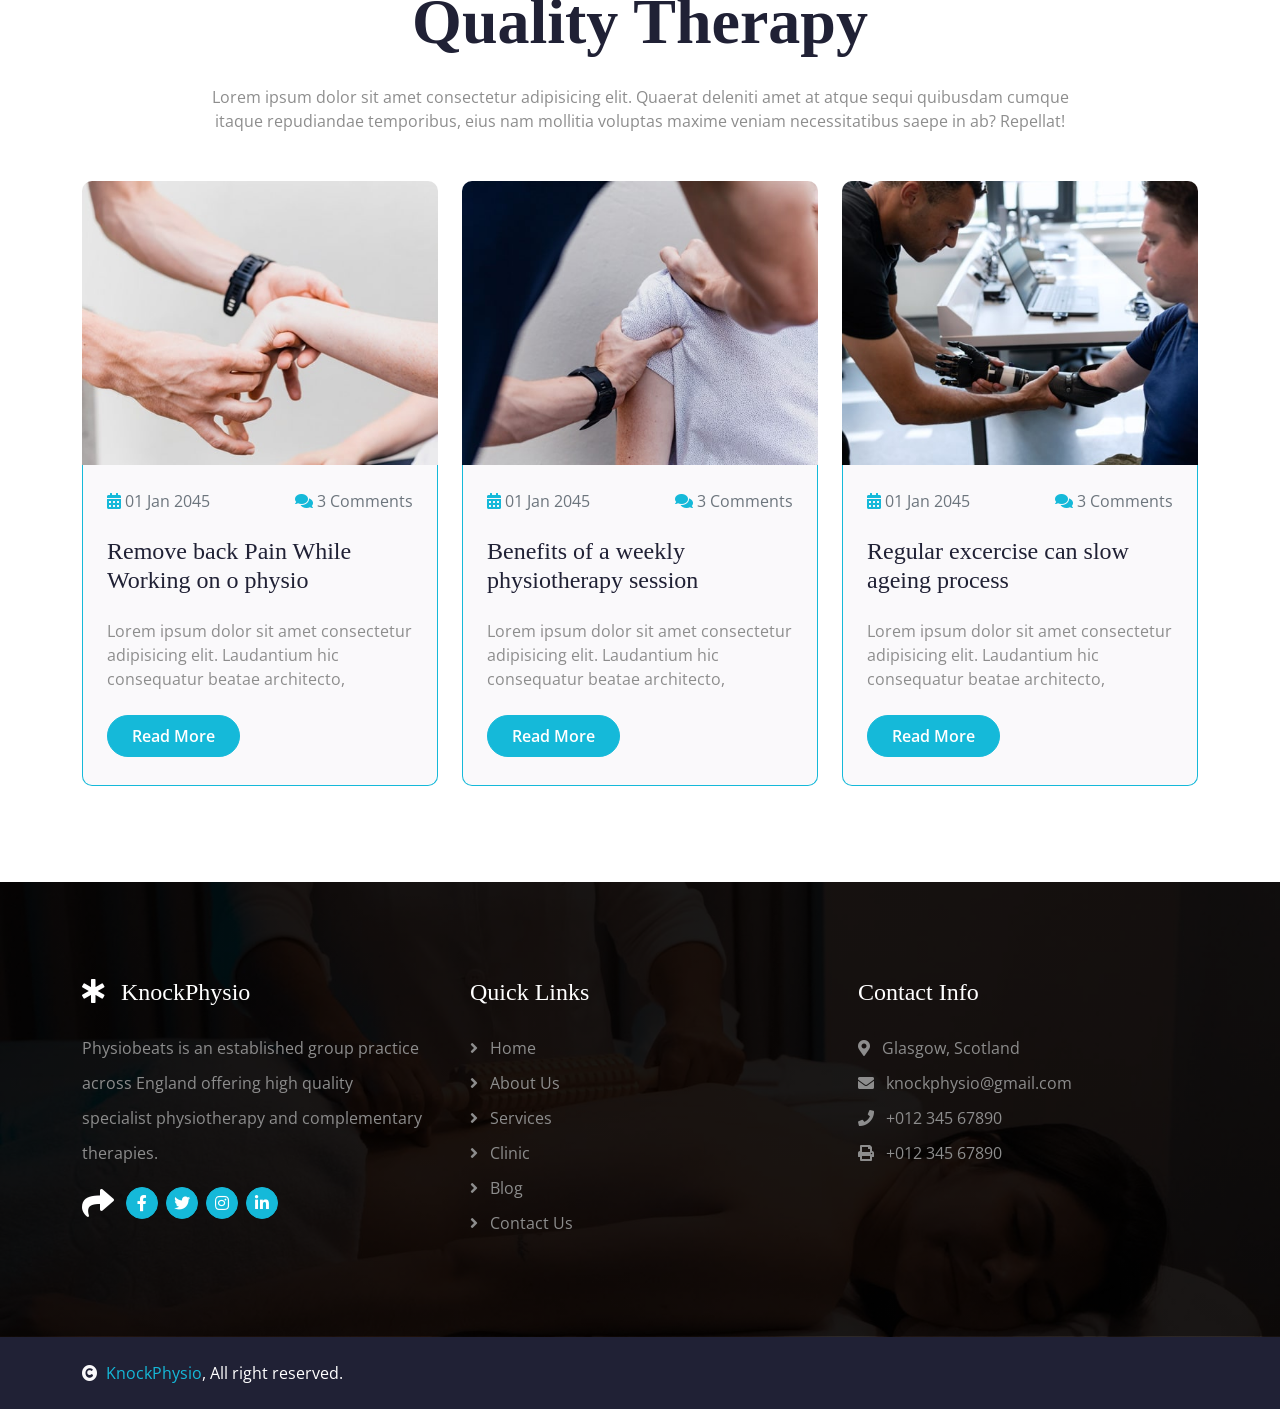
==== commit 124202b0: "initial commit" ====
--- a/index.html
+++ b/index.html
@@ -48,12 +48,12 @@
         <div class="row gx-0 align-items-center" style="height: 45px;">
             <div class="col-lg-8 text-center text-lg-start mb-lg-0">
                 <div class="d-flex flex-wrap">
-                    <a href="#" class="text-light me-4"><i class="fas fa-map-marker-alt text-primary me-2"></i>Find A
-                        Location</a>
+                    <a href="#" class="text-light me-4"><i class="fas fa-map-marker-alt text-primary me-2"></i>Glasgow,
+                        Scotland</a>
                     <a href="#" class="text-light me-4"><i
                             class="fas fa-phone-alt text-primary me-2"></i>+01234567890</a>
                     <a href="#" class="text-light me-0"><i
-                            class="fas fa-envelope text-primary me-2"></i>Example@gmail.com</a>
+                            class="fas fa-envelope text-primary me-2"></i>knockphysio@gmail.com</a>
                 </div>
             </div>
             <div class="col-lg-4 text-center text-lg-end">
@@ -77,7 +77,7 @@
     <div class="container-fluid position-relative p-0">
         <nav class="navbar navbar-expand-lg navbar-light bg-white px-4 px-lg-5 py-3 py-lg-0">
             <a href="index.html" class="navbar-brand p-0">
-                <h1 class="text-primary m-0"><i class="fas fa-star-of-life me-3"></i>Physio</h1>
+                <h1 class="text-primary m-0"><i class="fas fa-star-of-life me-3"></i>KnockPhysio</h1>
                 <!-- <img src="img/logo.png" alt="Logo"> -->
             </a>
             <button class="navbar-toggler" type="button" data-bs-toggle="collapse" data-bs-target="#navbarCollapse">
@@ -422,7 +422,7 @@
                 <div class="sub-style">
                     <h4 class="sub-title text-white px-3 mb-0">Start Your Recovery Today</h4>
                 </div>
-                <p style="color: rgb(252, 252, 252); font-size: 18px; padding-block: 30px;font-size: ;">Don’t let pain
+                <p style="color: rgb(252, 252, 252); font-size: 18px; padding-block: 30px;">Don’t let pain
                     hold you back. Take the first step towards
                     better health with Knoch Physio.
                 </p>
@@ -516,7 +516,7 @@
             <div class="row g-5">
                 <div class="col-md-6 col-lg-6 col-xl-4">
                     <div class="footer-item d-flex flex-column">
-                        <h4 class="text-white mb-4"><i class="fas fa-star-of-life me-3"></i>Physio</h4>
+                        <h4 class="text-white mb-4"><i class="fas fa-star-of-life me-3"></i>KnockPhysio</h4>
                         <p>Physiobeats is an established group practice across England offering high quality specialist
                             physiotherapy and complementary therapies.
                         </p>
@@ -548,9 +548,9 @@
                 <div class="col-md-6 col-lg-6 col-xl-4">
                     <div class="footer-item d-flex flex-column">
                         <h4 class="mb-4 text-white">Contact Info</h4>
-                        <a href=""><i class="fa fa-map-marker-alt me-2"></i> 123 Street, New York, USA</a>
-                        <a href=""><i class="fas fa-envelope me-2"></i> info@example.com</a>
-                        <a href=""><i class="fas fa-envelope me-2"></i> info@example.com</a>
+                        <a href=""><i class="fa fa-map-marker-alt me-2"></i> Glasgow, Scotland</a>
+                        <a href=""><i class="fas fa-envelope me-2"></i> knockphysio@gmail.com</a>
+                        <!-- <a href=""><i class="fas fa-envelope me-2"></i> info@example.com</a> -->
                         <a href=""><i class="fas fa-phone me-2"></i> +012 345 67890</a>
                         <a href="" class="mb-3"><i class="fas fa-print me-2"></i> +012 345 67890</a>
                     </div>
@@ -564,7 +564,7 @@
         <div class="container">
             <div class="row g-4 align-items-center">
                 <div class="col-md-6 text-center text-md-start mb-md-0">
-                    <span class="text-white"><a href="#"><i class="fas fa-copyright text-light me-2"></i>Physio</a>, All
+                    <span class="text-white"><a href="#"><i class="fas fa-copyright text-light me-2"></i>KnockPhysio</a>, All
                         right reserved.</span>
                 </div>
 
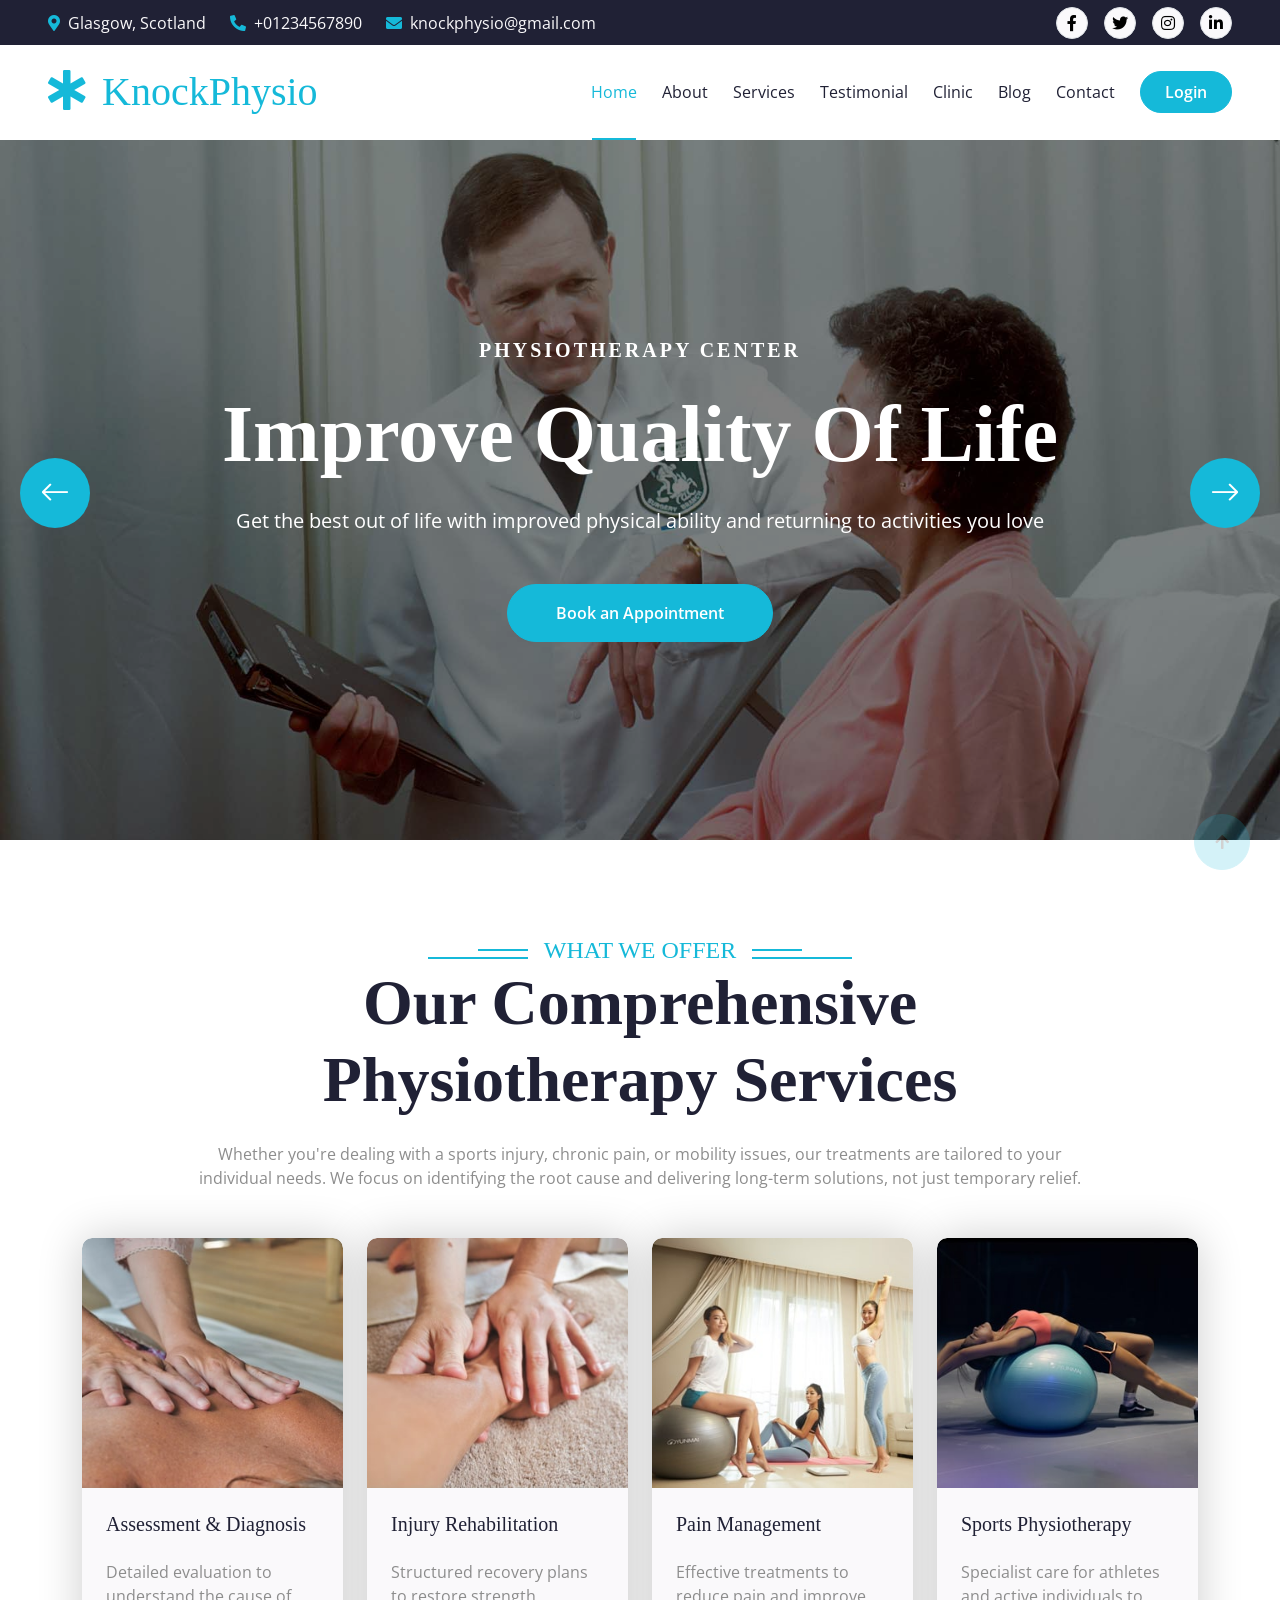
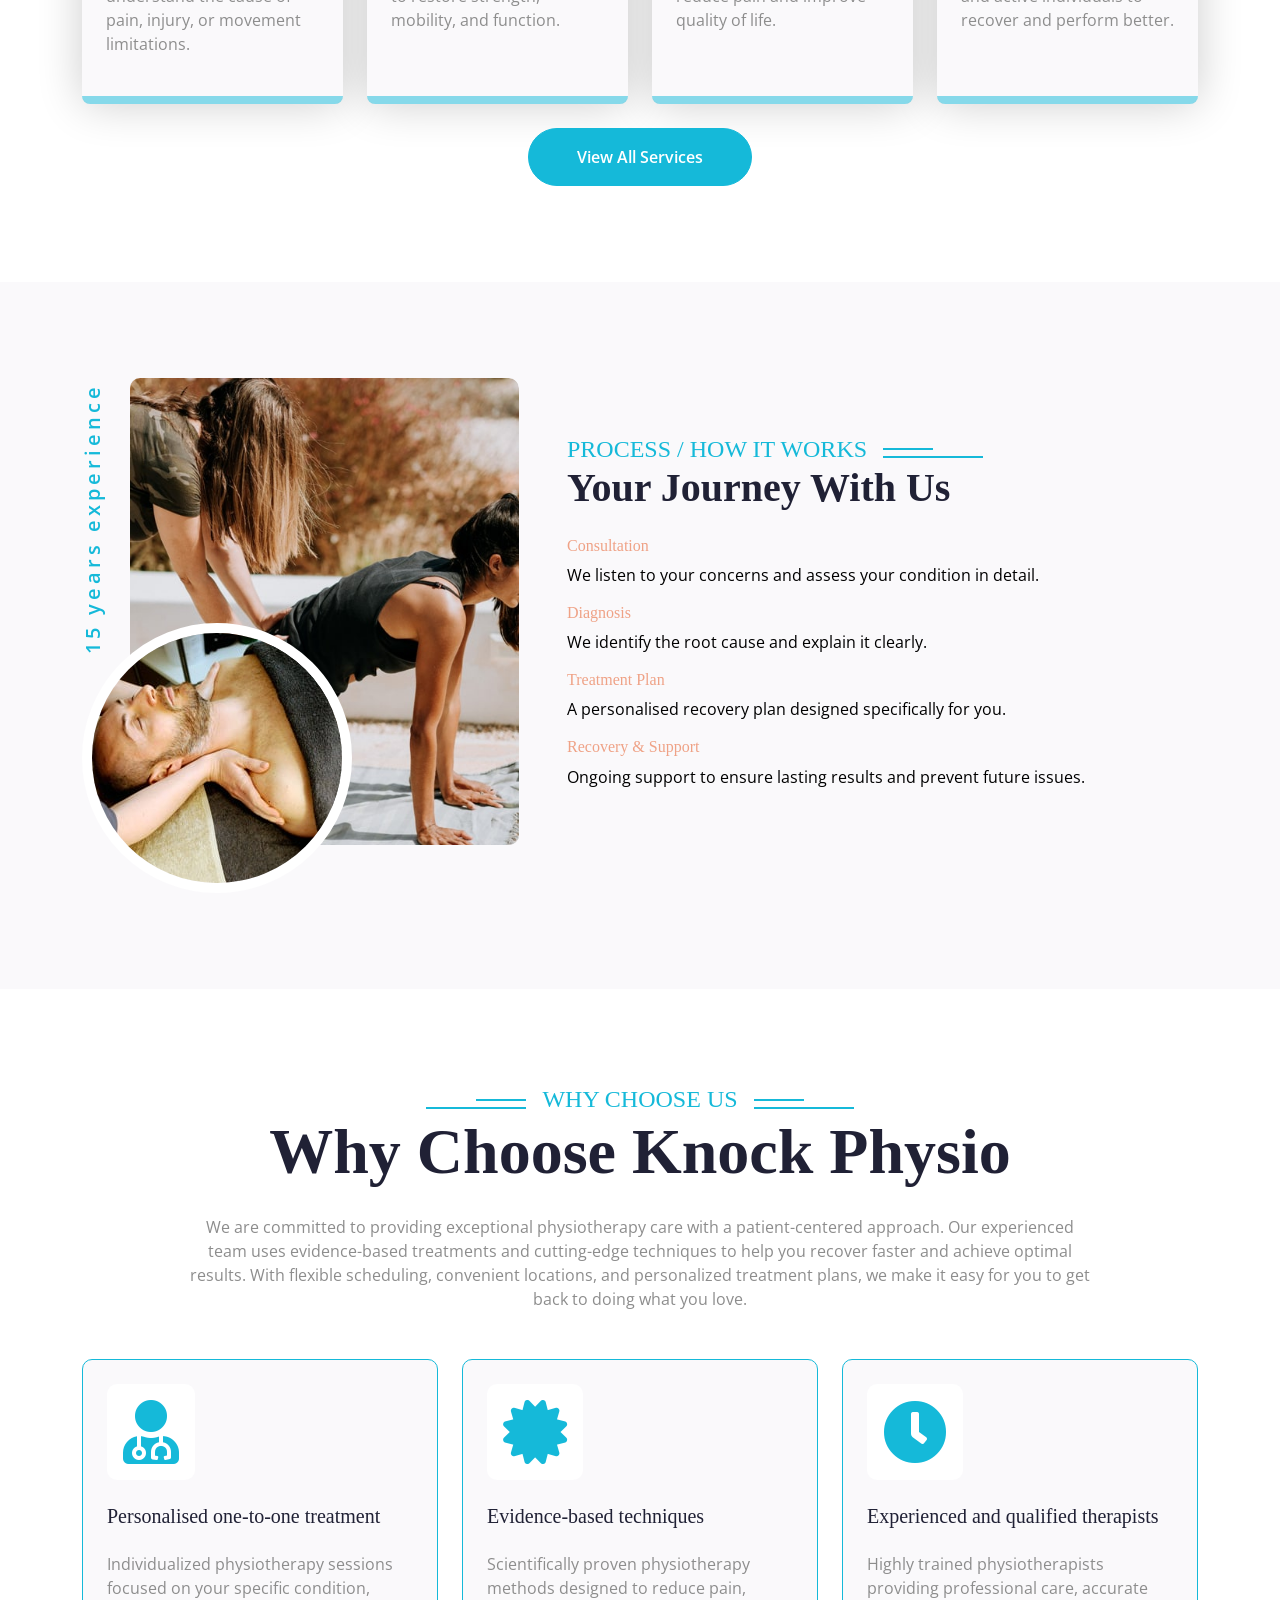
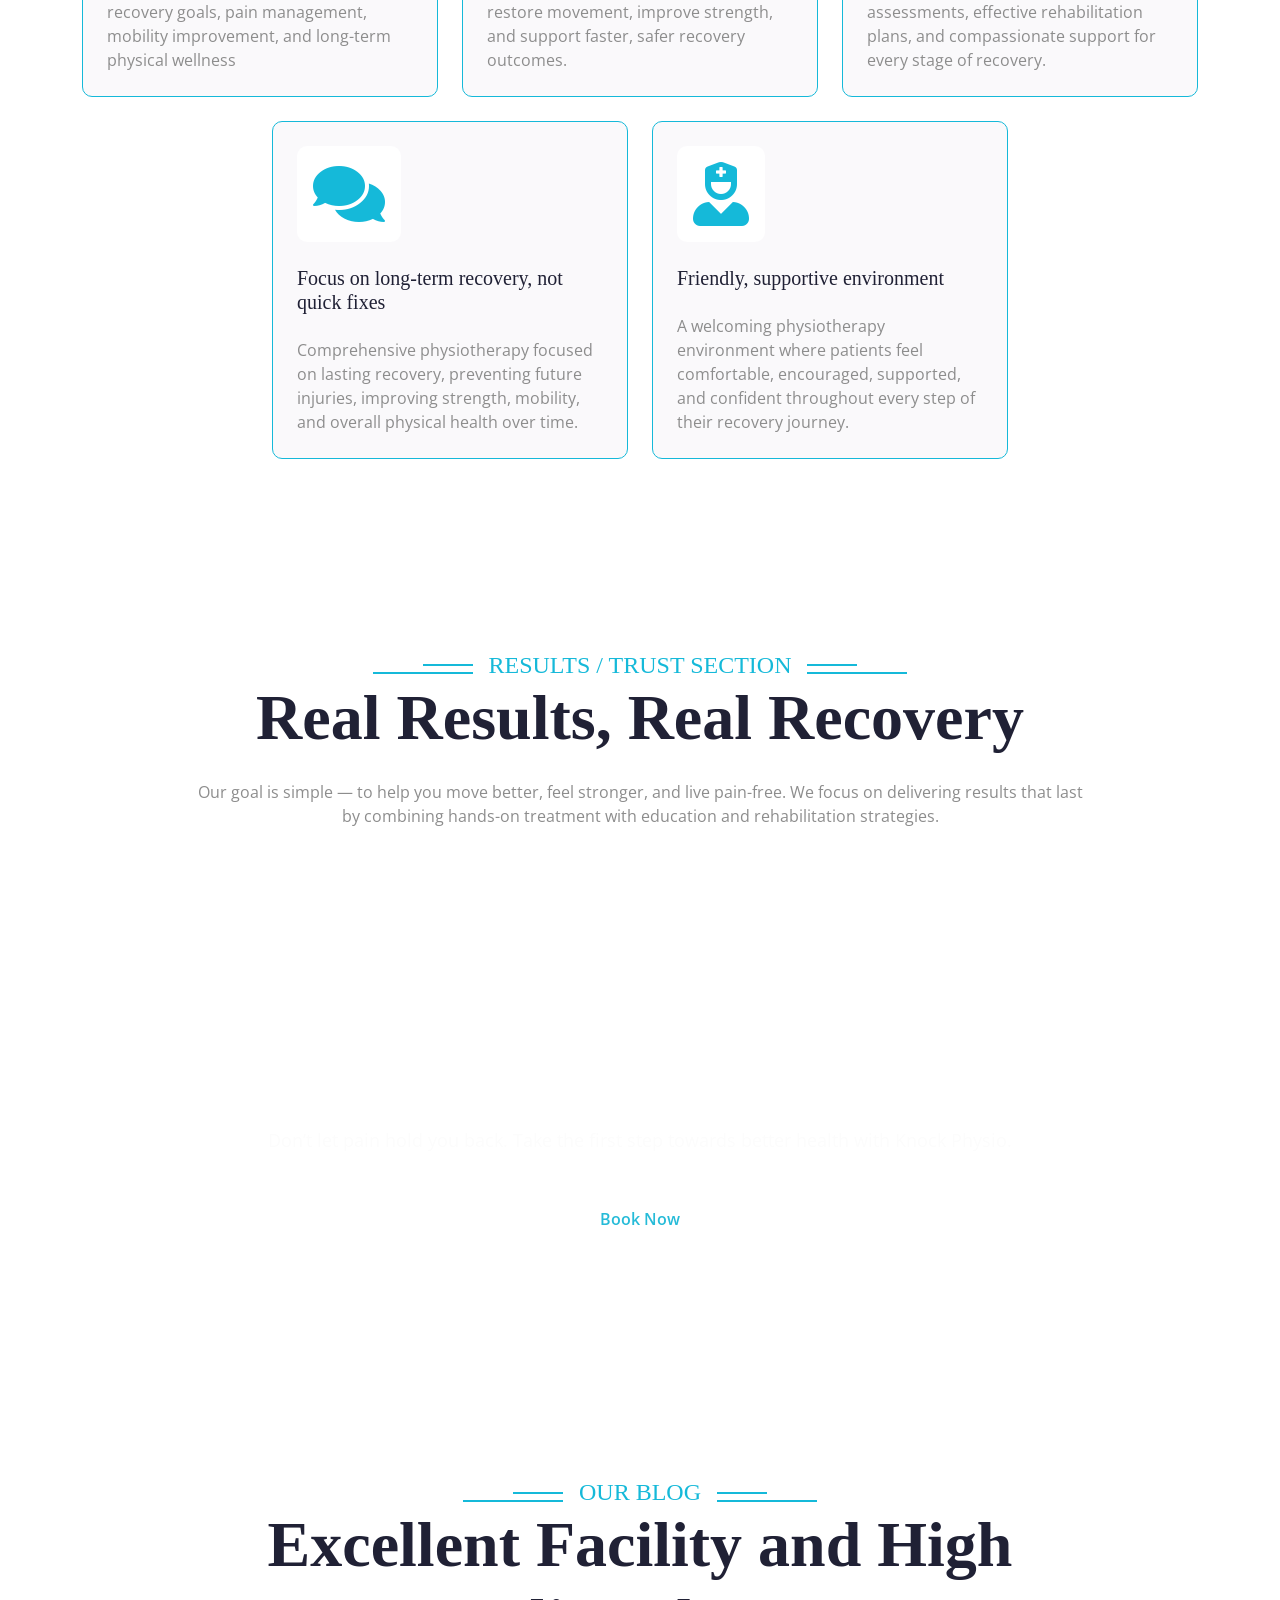
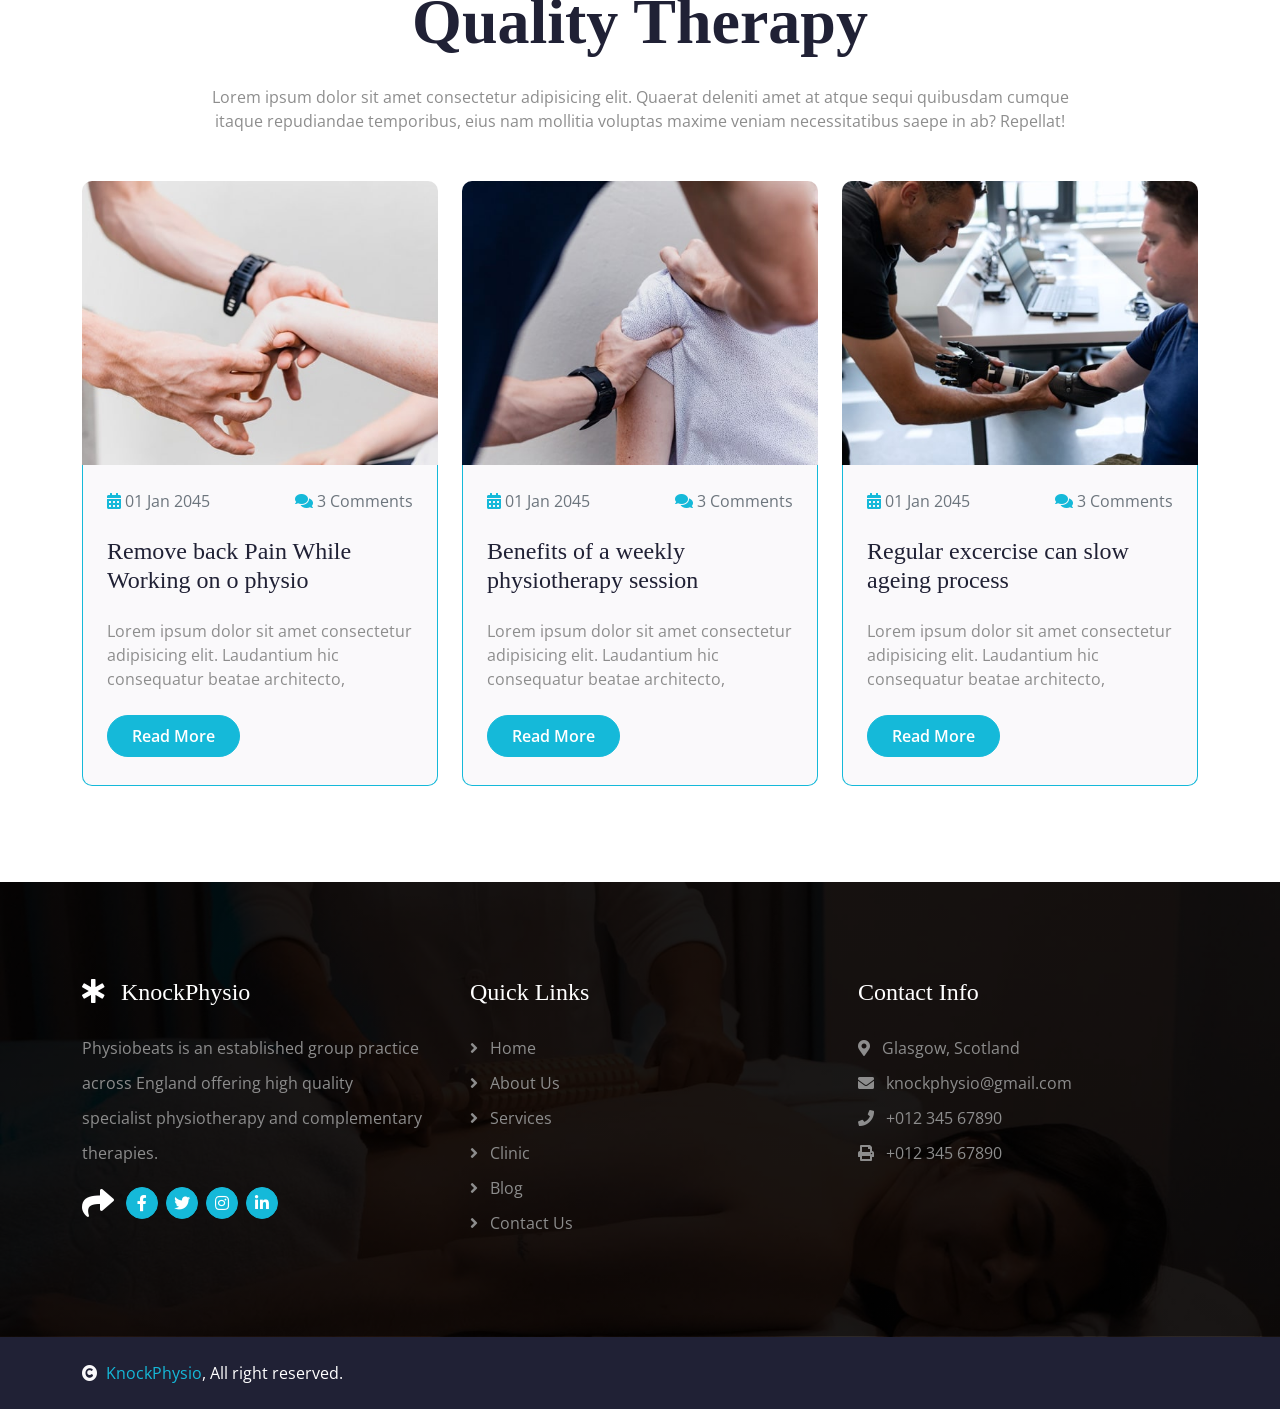
==== commit a9738678: "knock changes" ====
--- a/index.html
+++ b/index.html
@@ -123,12 +123,12 @@
                     class="img-fluid w-100" alt="Image">
                 <div class="carousel-caption">
                     <div class="carousel-caption-content p-3">
-                        <h5 class="text-white text-uppercase fw-bold mb-4" style="letter-spacing: 3px;">Knoch Physio
+                        <h5 class="text-white text-uppercase fw-bold mb-4" style="letter-spacing: 3px;">Knock Physio
                         </h5>
                         <h1 class="display-1 text-capitalize text-white mb-4">Expert Physiotherapy Care to Help You Move
                             Better, Faster
                         </h1>
-                        <p class="mb-5 fs-5 animated slideInDown">At Knoch Physio, we combine expert care with a
+                        <p class="mb-5 fs-5 animated slideInDown">At Knock Physio, we combine expert care with a
                             personalised approach to help you recover, reduce pain, and get back to doing what you love.
 
                         </p>
@@ -294,7 +294,7 @@
                 <div class="sub-style">
                     <h4 class="sub-title px-3 mb-0">Why Choose Us</h4>
                 </div>
-                <h1 class="display-3 mb-4"> Why Choose Knoch Physio</h1>
+                <h1 class="display-3 mb-4"> Why Choose Knock Physio</h1>
                 <p class="mb-0">We are committed to providing exceptional physiotherapy care with a patient-centered
                     approach. Our experienced team uses evidence-based treatments and cutting-edge techniques to help
                     you recover faster and achieve optimal results. With flexible scheduling, convenient locations, and
@@ -424,7 +424,7 @@
                 </div>
                 <p style="color: rgb(252, 252, 252); font-size: 18px; padding-block: 30px;">Don’t let pain
                     hold you back. Take the first step towards
-                    better health with Knoch Physio.
+                    better health with Knock Physio.
                 </p>
                 <button class="btn " style="color: #26BBD8; background-color: white;">Book Now</button>
             </div>
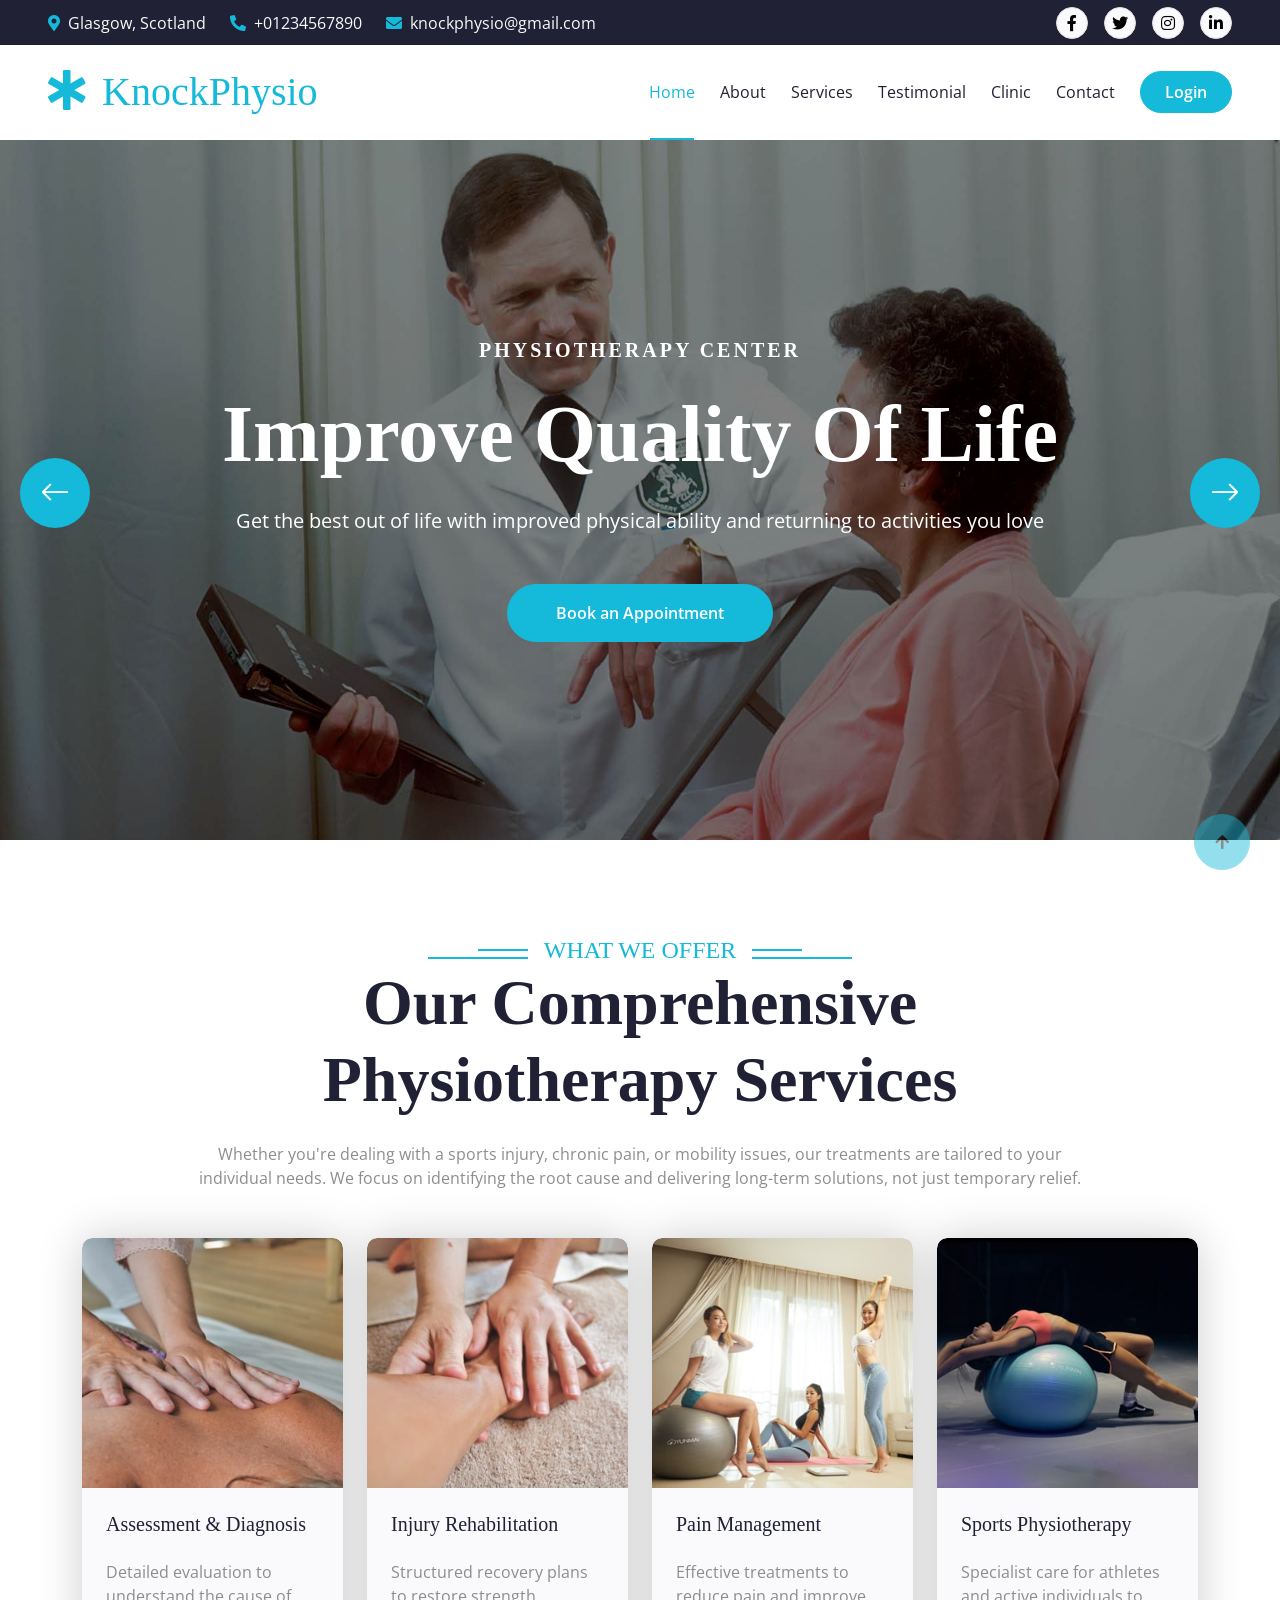
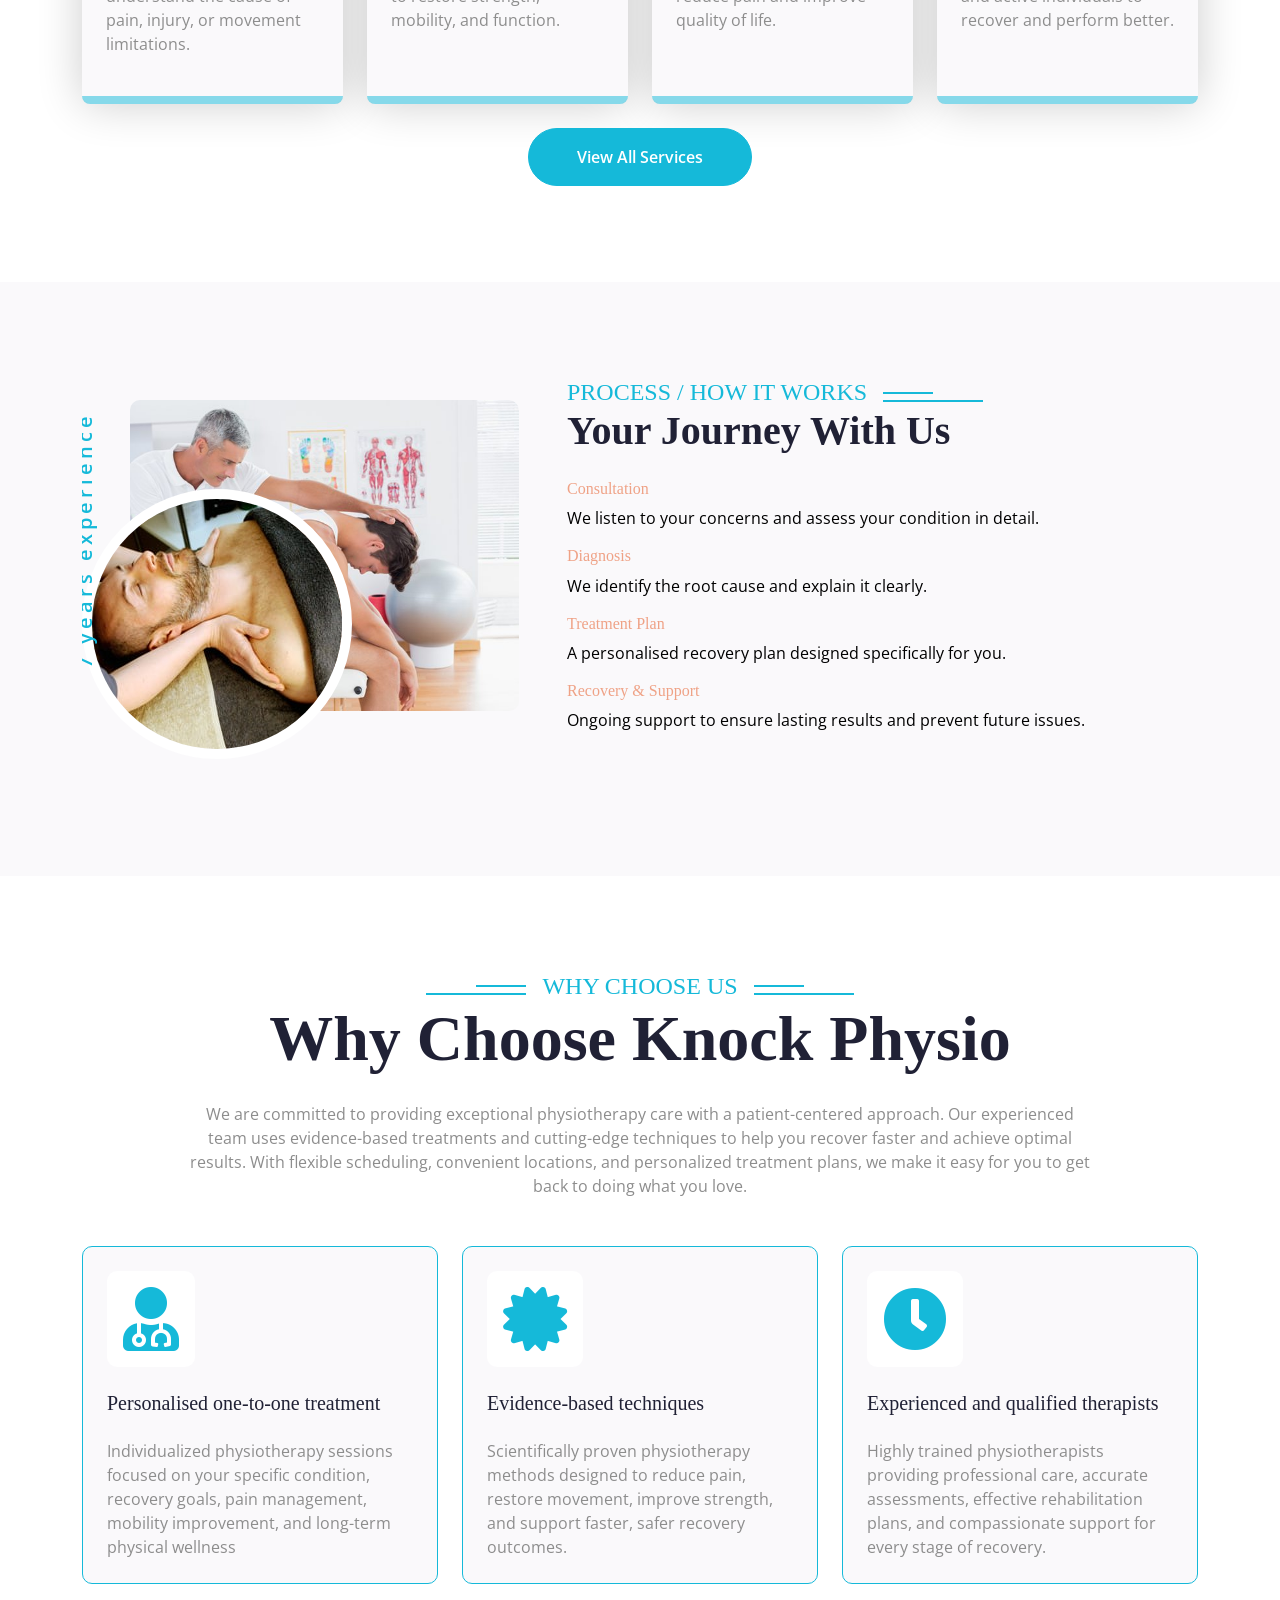
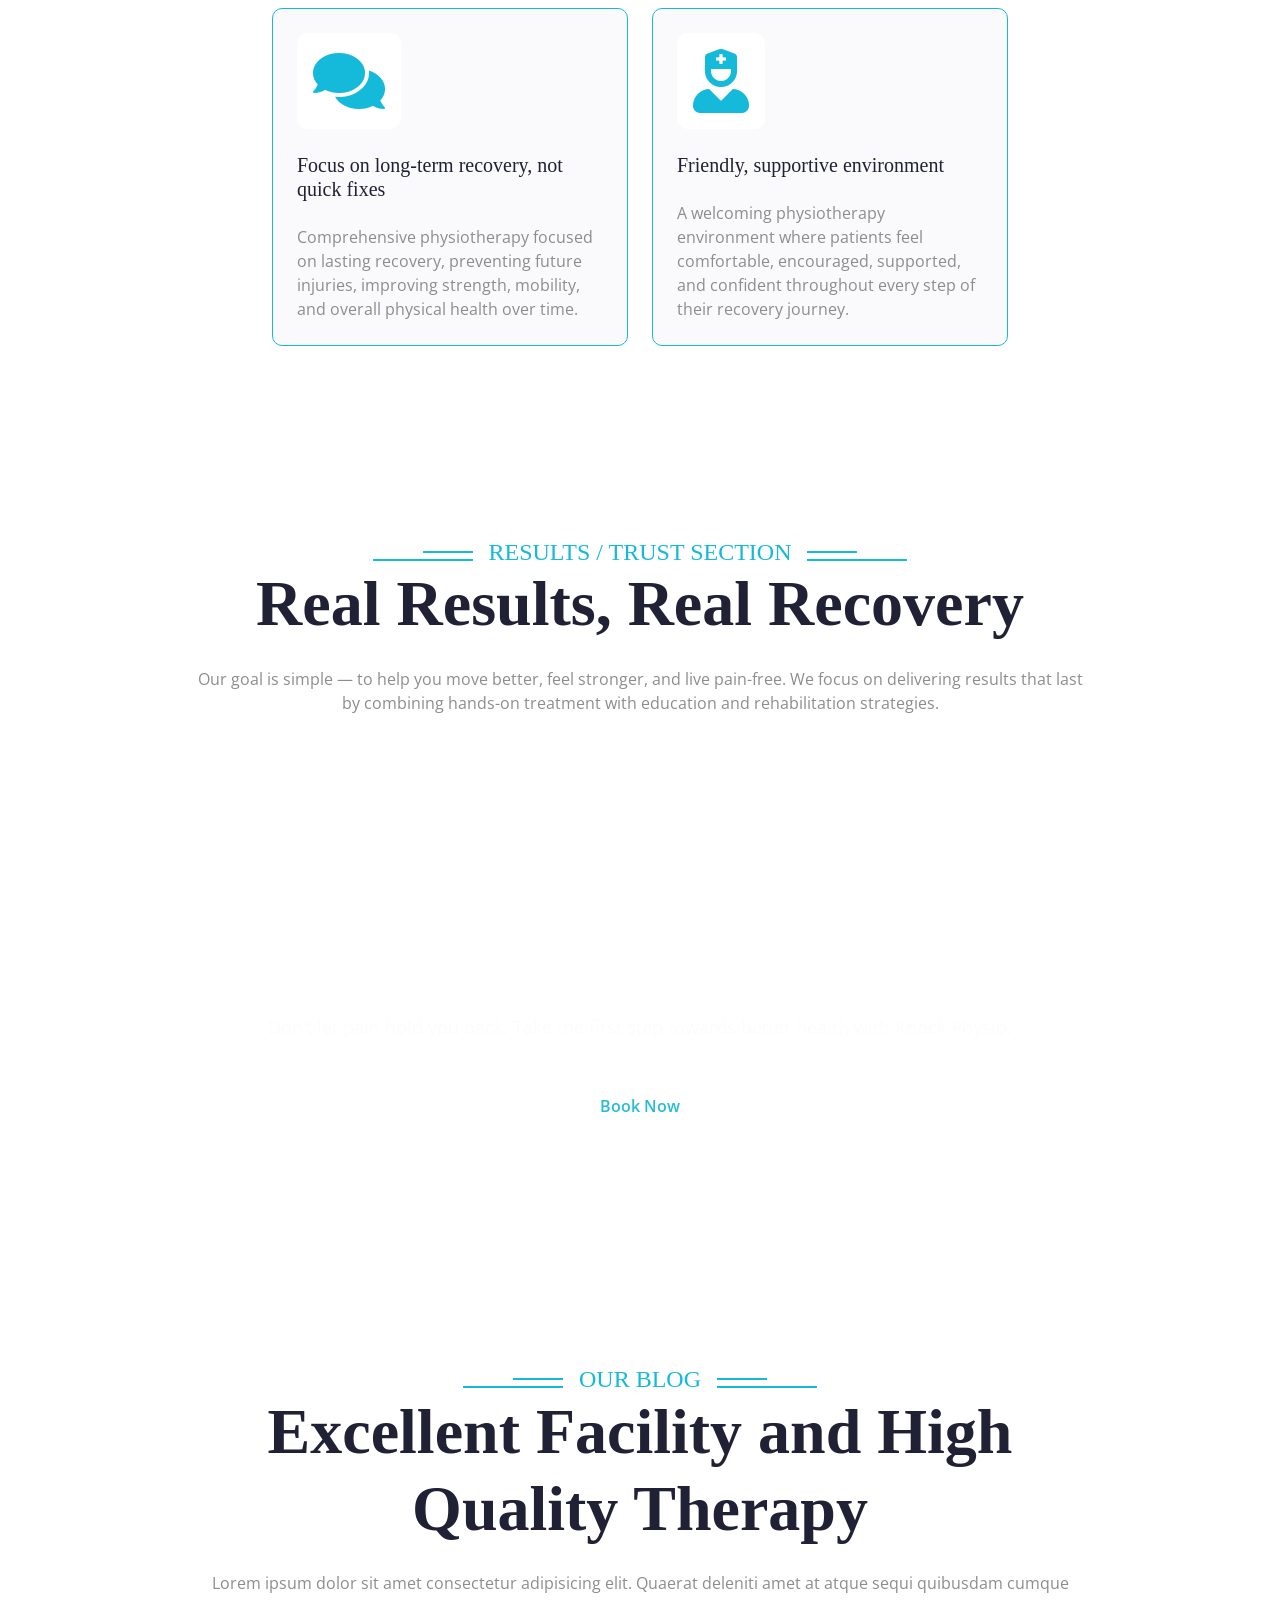
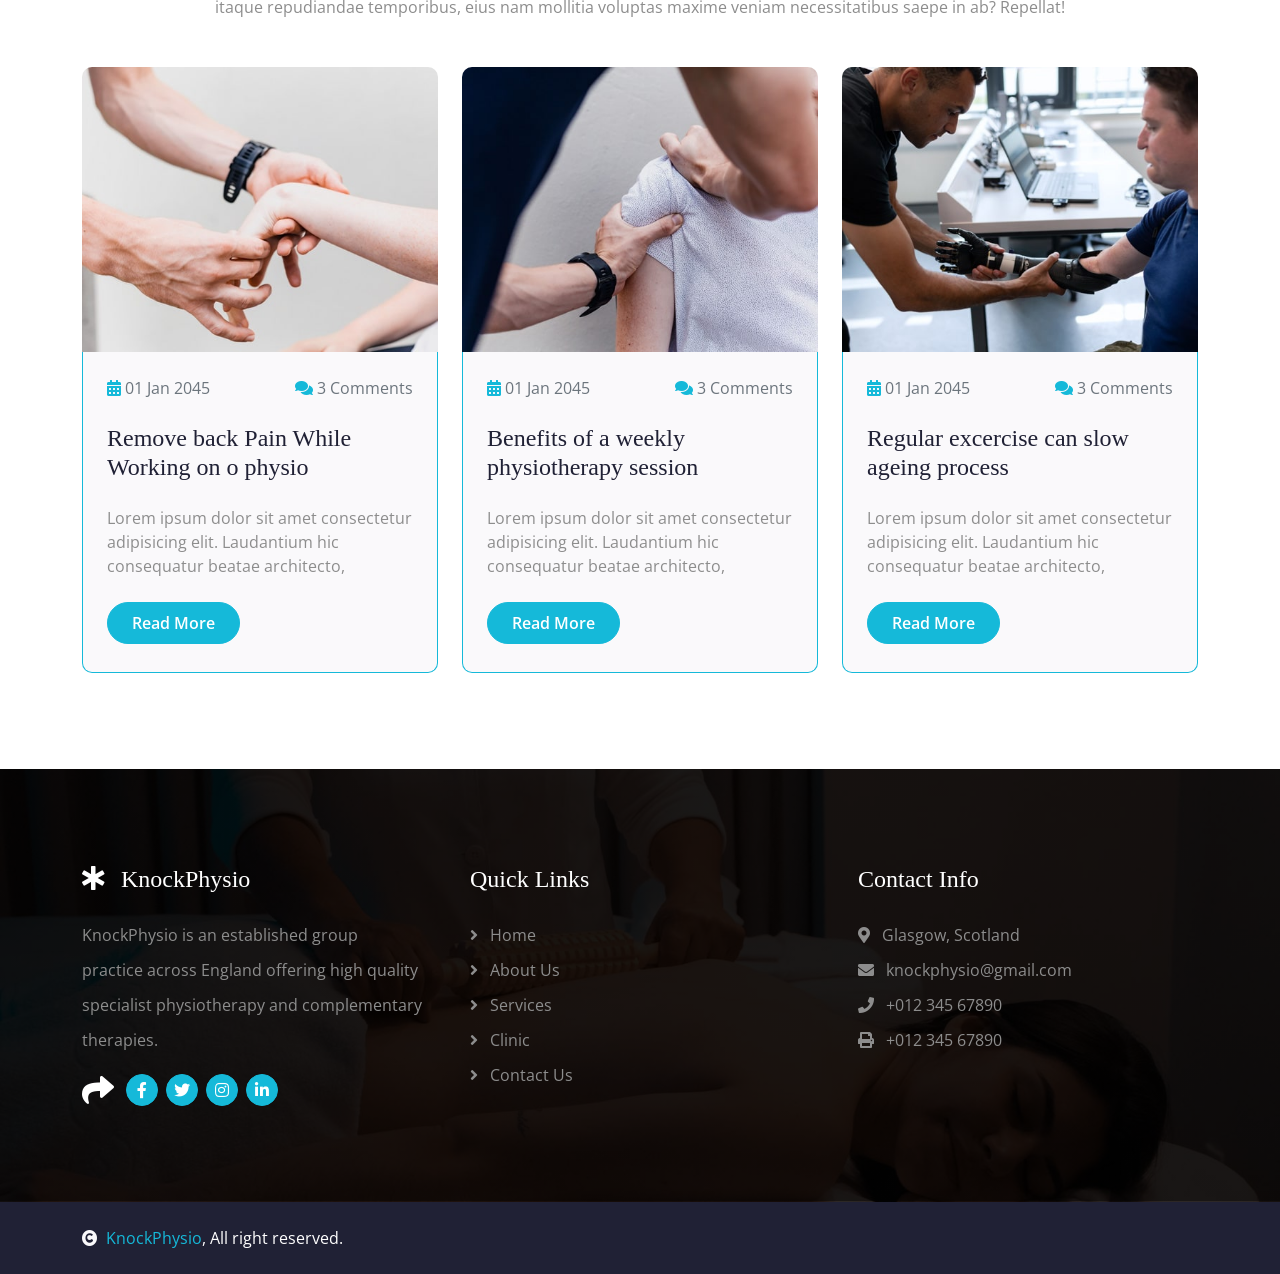
==== commit 6593ac54: "knock changes" ====
--- a/index.html
+++ b/index.html
@@ -90,7 +90,7 @@
                     <a href="service.html" class="nav-item nav-link">Services</a>
                     <a href="testimonial.html" class="nav-item nav-link">Testimonial</a>
                     <a href="clinic.html" class="nav-item nav-link">Clinic</a>
-                    <a href="blog.html" class="nav-item nav-link">Blog</a>
+                    <!-- <a href="blog.html" class="nav-item nav-link">Blog</a> -->
                     <a href="contact.html" class="nav-item nav-link">Contact</a>
 
                 </div>
@@ -254,12 +254,12 @@
             <div class="row g-5 align-items-center">
                 <div class="col-lg-5 wow fadeInLeft" data-wow-delay="0.2s">
                     <div class="about-img pb-5 ps-5">
-                        <img src="img/about-1.jpg" class="img-fluid rounded w-100" style="object-fit: cover;"
+                        <img src="img/therapy-1.jpg" class="img-fluid rounded w-100" style="object-fit: cover;"
                             alt="Image">
                         <div class="about-img-inner">
                             <img src="img/about-2.jpg" class="img-fluid rounded-circle w-100 h-100" alt="Image">
                         </div>
-                        <div class="about-experience">15 years experience</div>
+                        <div class="about-experience">7 years experience</div>
                     </div>
                 </div>
                 <div class="col-lg-7 wow fadeInRight" data-wow-delay="0.4s">
@@ -517,7 +517,7 @@
                 <div class="col-md-6 col-lg-6 col-xl-4">
                     <div class="footer-item d-flex flex-column">
                         <h4 class="text-white mb-4"><i class="fas fa-star-of-life me-3"></i>KnockPhysio</h4>
-                        <p>Physiobeats is an established group practice across England offering high quality specialist
+                        <p>KnockPhysio is an established group practice across England offering high quality specialist
                             physiotherapy and complementary therapies.
                         </p>
                         <div class="d-flex align-items-center">
@@ -540,7 +540,7 @@
                         <a href="about.html"><i class="fas fa-angle-right me-2"></i> About Us</a>
                         <a href="service.html"><i class="fas fa-angle-right me-2"></i> Services</a>
                         <a href="clinic.html"><i class="fas fa-angle-right me-2"></i> Clinic</a>
-                        <a href="blog.html"><i class="fas fa-angle-right me-2"></i> Blog</a>
+                        <!-- <a href="blog.html"><i class="fas fa-angle-right me-2"></i> Blog</a> -->
                         <a href="contact.html"><i class="fas fa-angle-right me-2"></i> Contact Us</a>
                     </div>
                 </div>
--- a/css/style.css
+++ b/css/style.css
@@ -438,7 +438,7 @@
 
 /*** Single Page Hero Header Start ***/
 .bg-breadcrumb {
-    background: linear-gradient(rgba(0, 0, 0, 0.5), rgba(0, 0, 0, 0.5)), url(../img/carousel-2.jpg);
+    background: linear-gradient(rgba(0, 0, 0, 0.5), rgba(0, 0, 0, 0.5)), url(../img/physio-img.jpg);
     background-position: center center;
     background-repeat: no-repeat;
     background-size: cover;
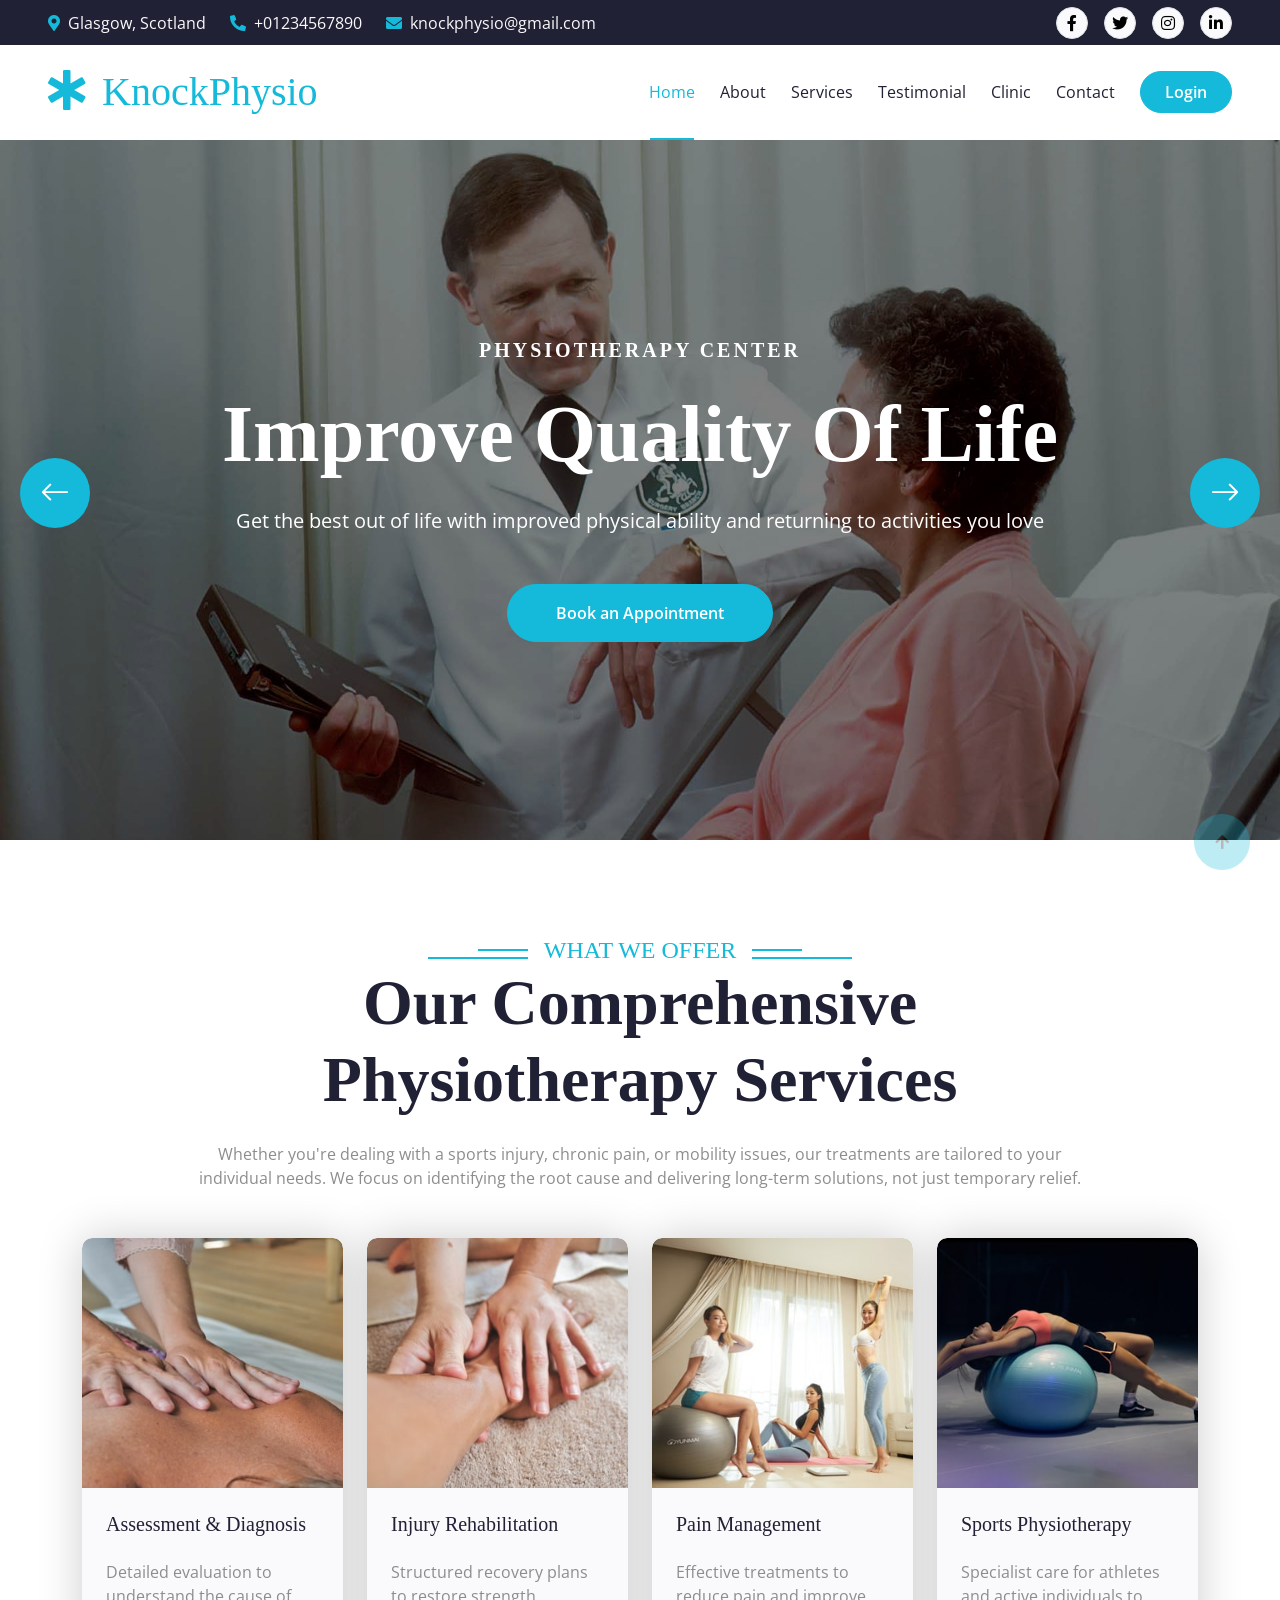
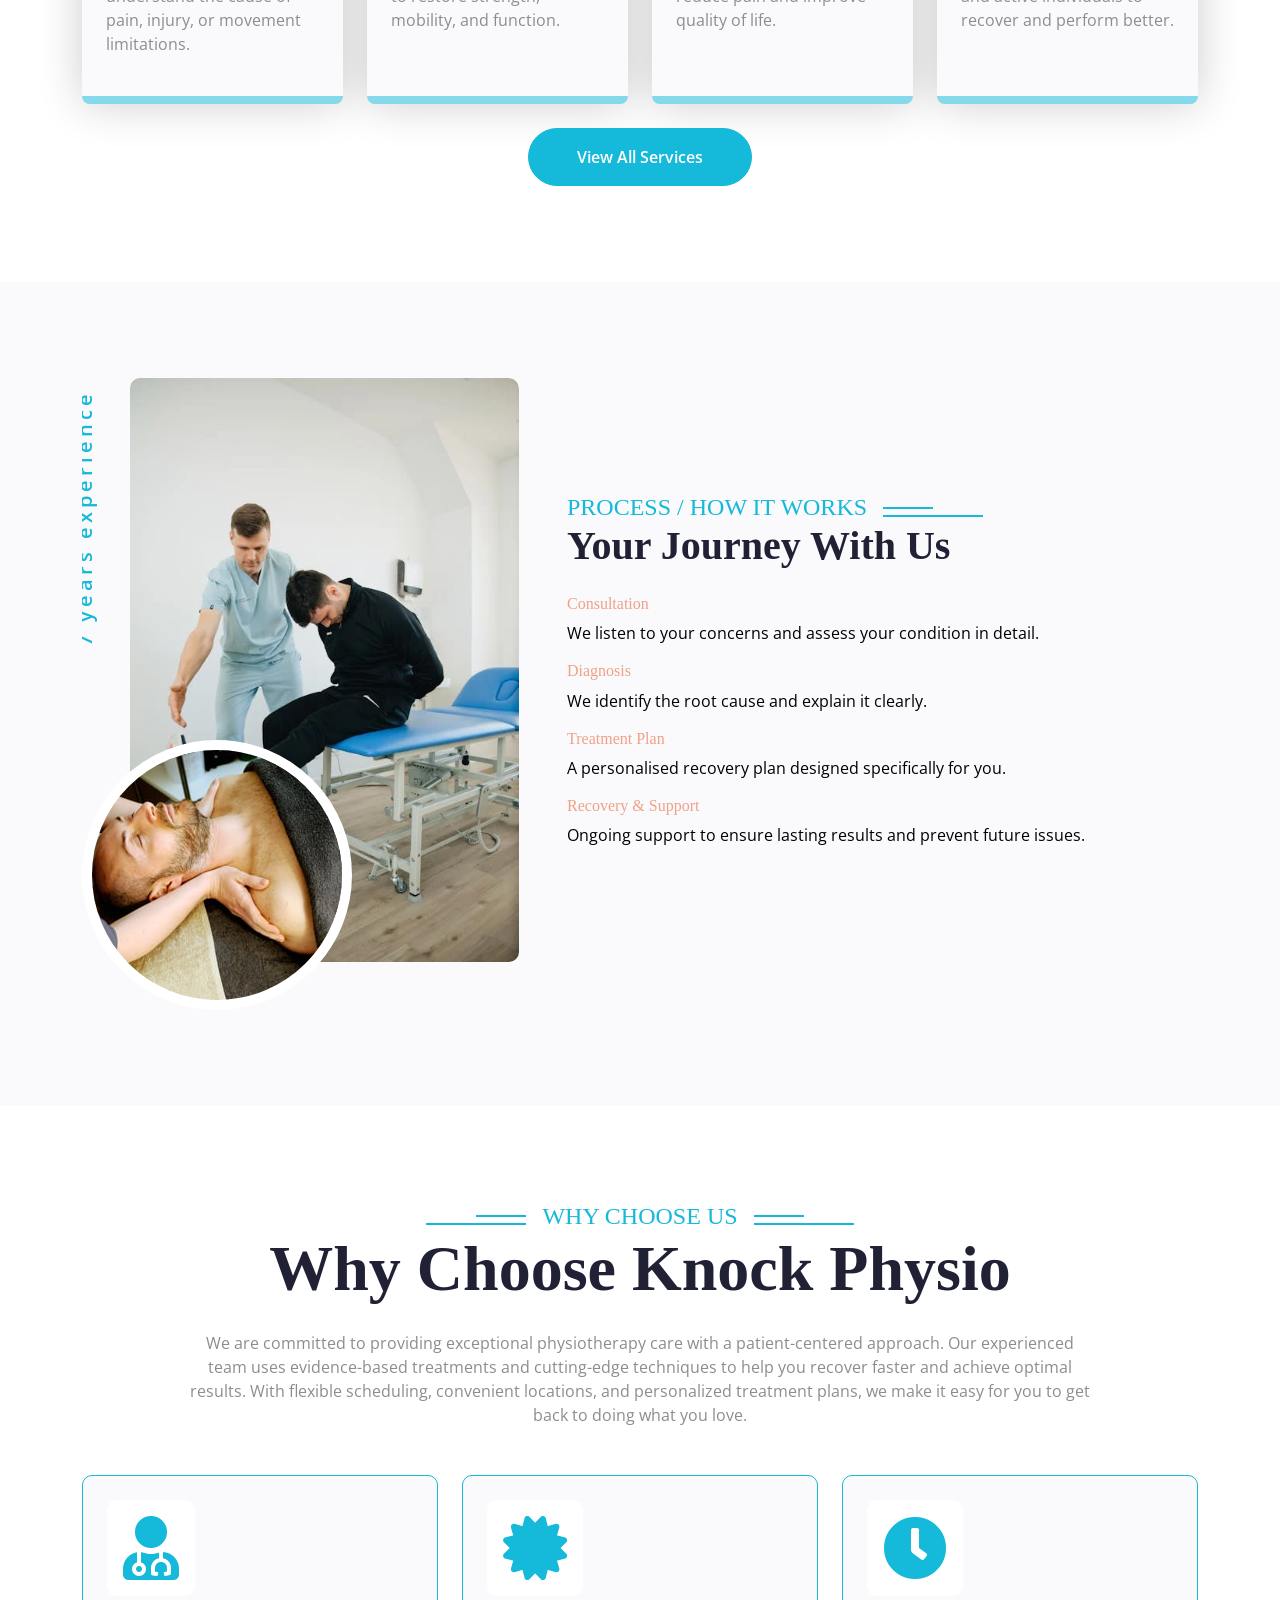
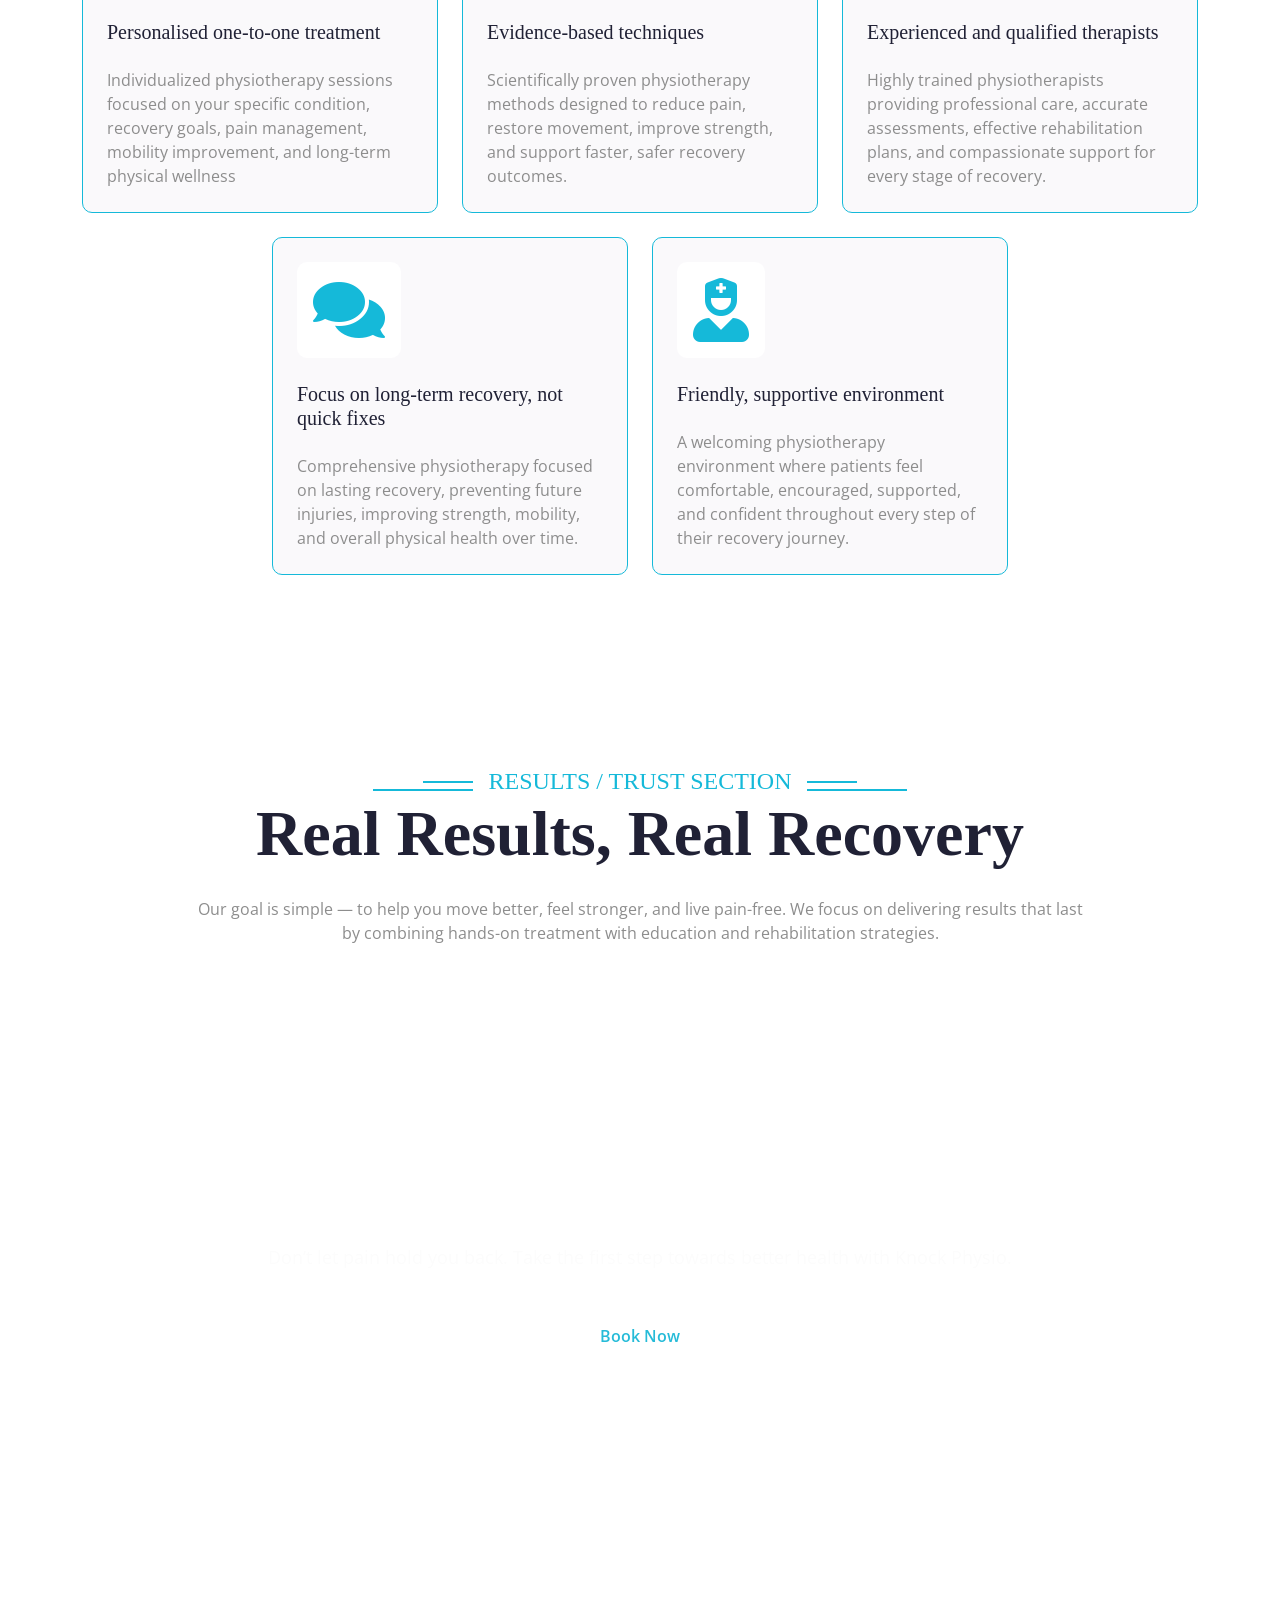
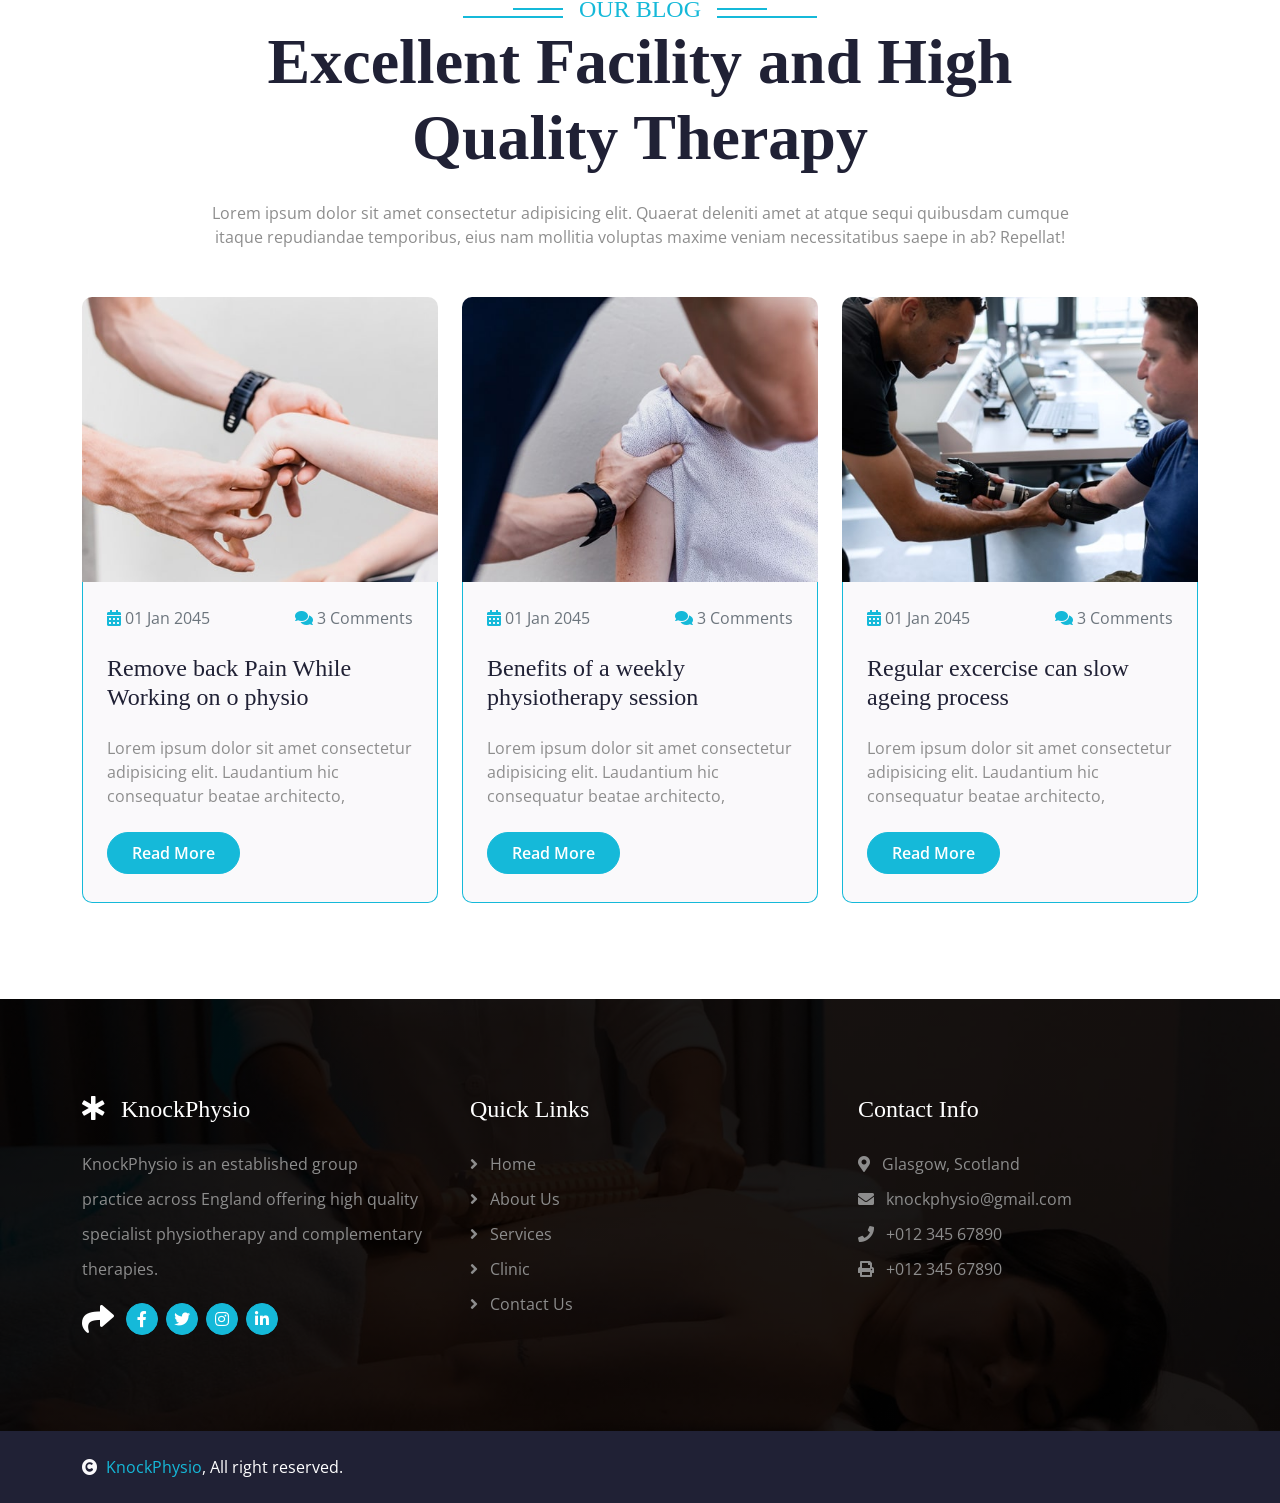
==== commit adbb2c8c: "images changes" ====
--- a/index.html
+++ b/index.html
@@ -254,7 +254,7 @@
             <div class="row g-5 align-items-center">
                 <div class="col-lg-5 wow fadeInLeft" data-wow-delay="0.2s">
                     <div class="about-img pb-5 ps-5">
-                        <img src="img/therapy-1.jpg" class="img-fluid rounded w-100" style="object-fit: cover;"
+                        <img src="img/leg-theraphy.webp" class="img-fluid rounded w-100" style="object-fit: cover;"
                             alt="Image">
                         <div class="about-img-inner">
                             <img src="img/about-2.jpg" class="img-fluid rounded-circle w-100 h-100" alt="Image">
--- a/css/style.css
+++ b/css/style.css
@@ -438,7 +438,7 @@
 
 /*** Single Page Hero Header Start ***/
 .bg-breadcrumb {
-    background: linear-gradient(rgba(0, 0, 0, 0.5), rgba(0, 0, 0, 0.5)), url(../img/physio-img.jpg);
+    background: linear-gradient(rgba(0, 0, 0, 0.5), rgba(0, 0, 0, 0.5)), url(../img/therephy-2.jpg);
     background-position: center center;
     background-repeat: no-repeat;
     background-size: cover;
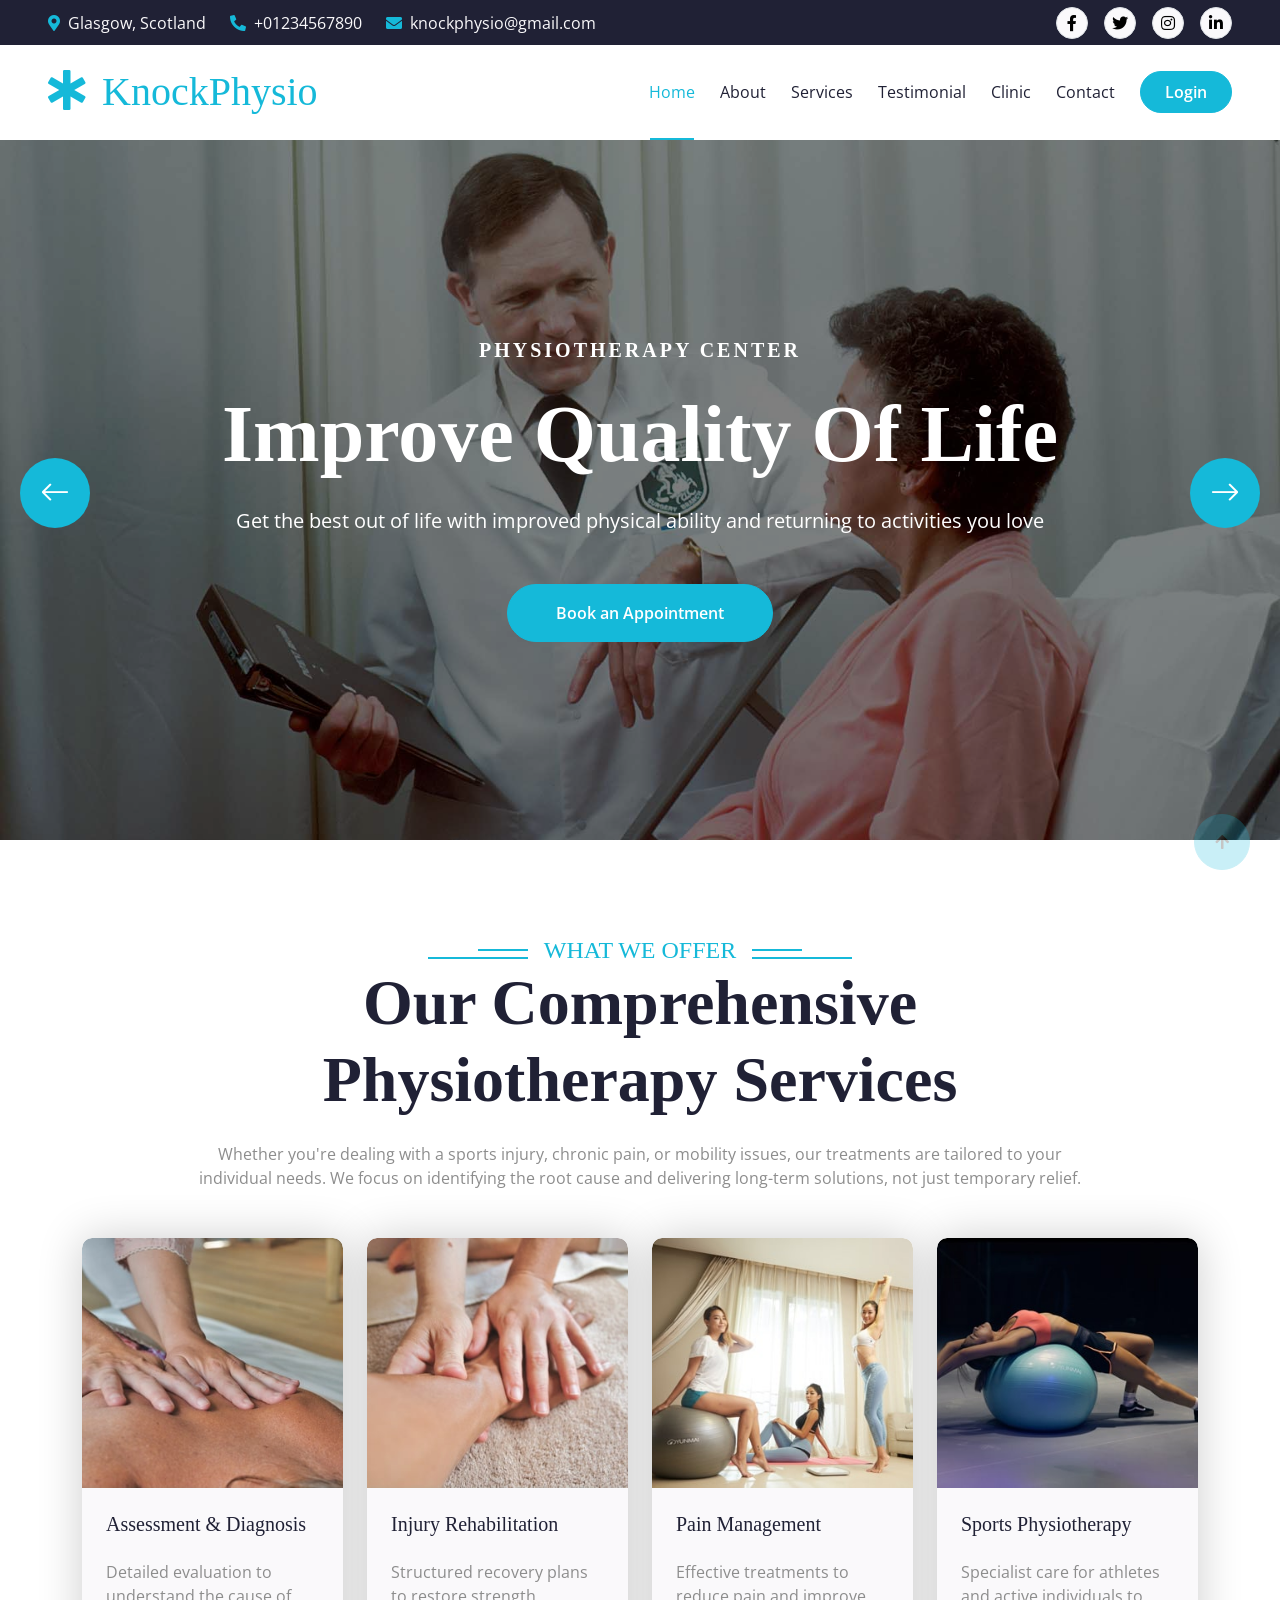
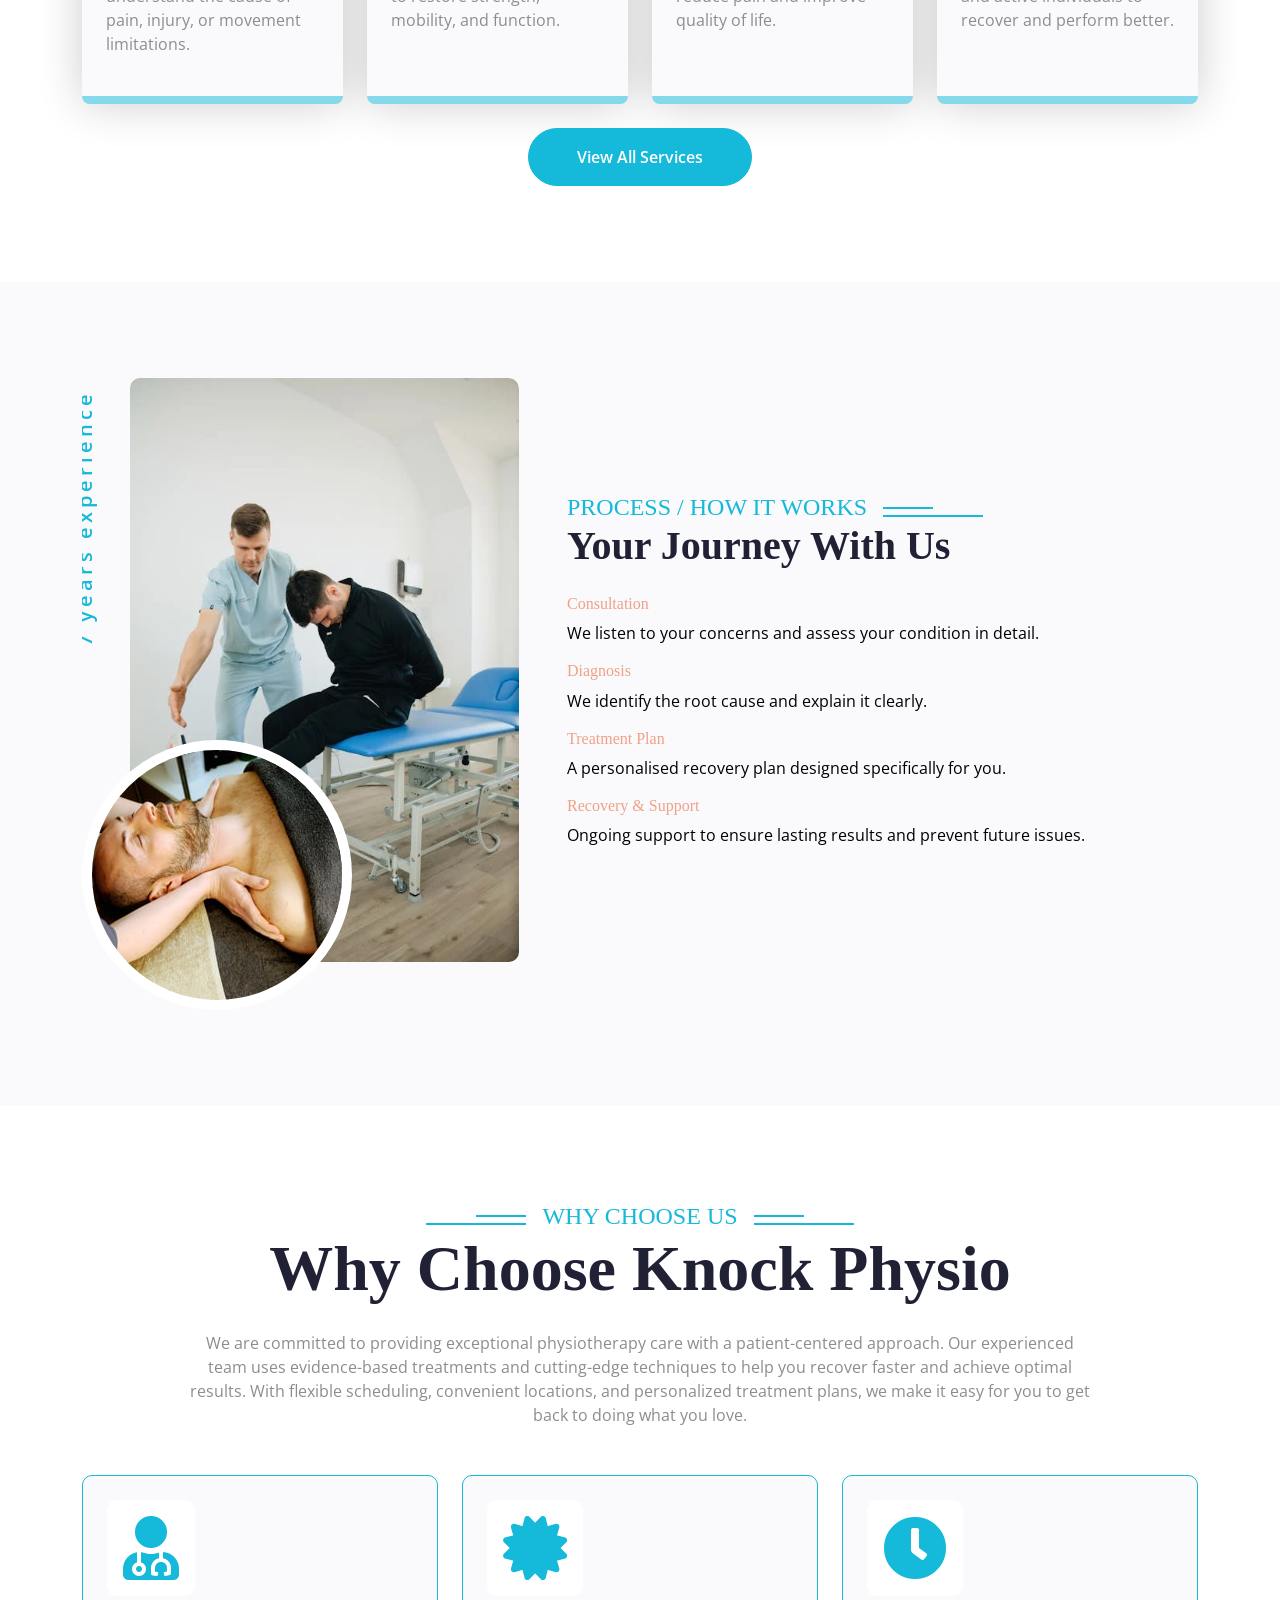
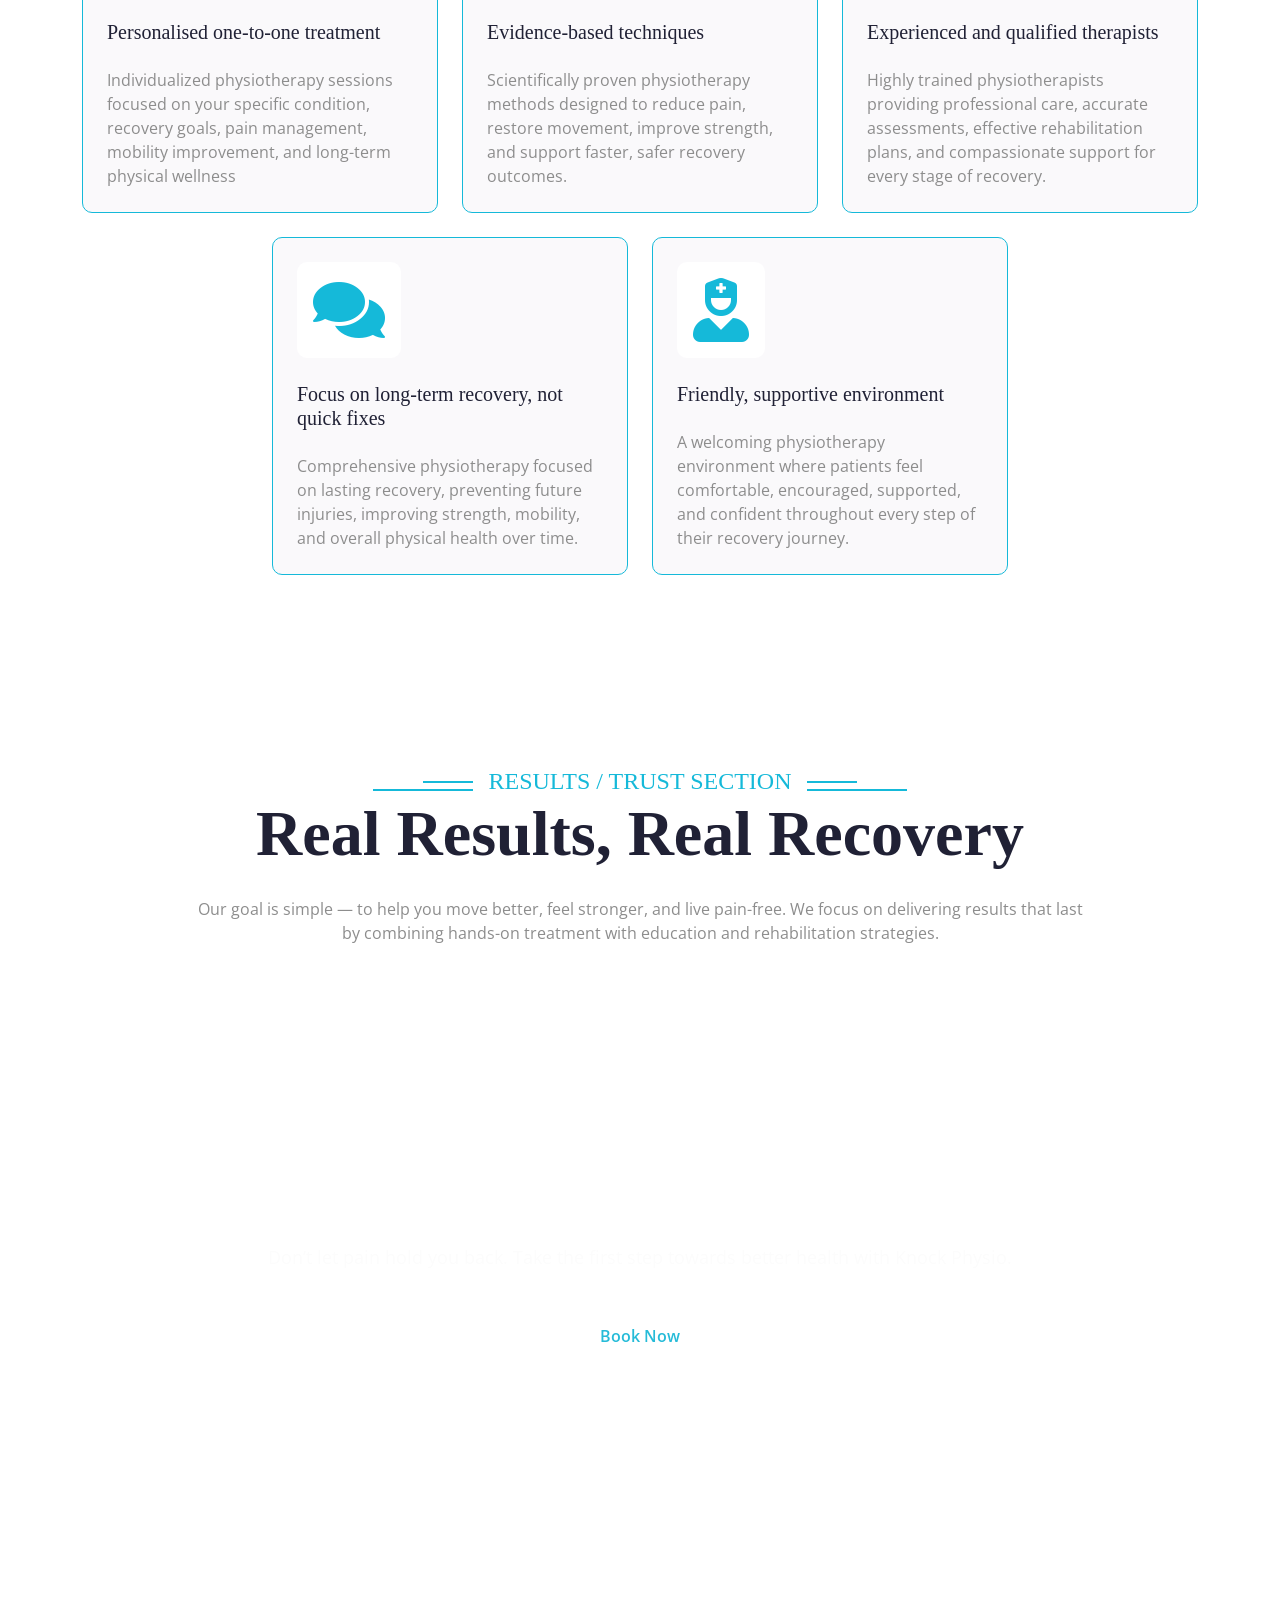
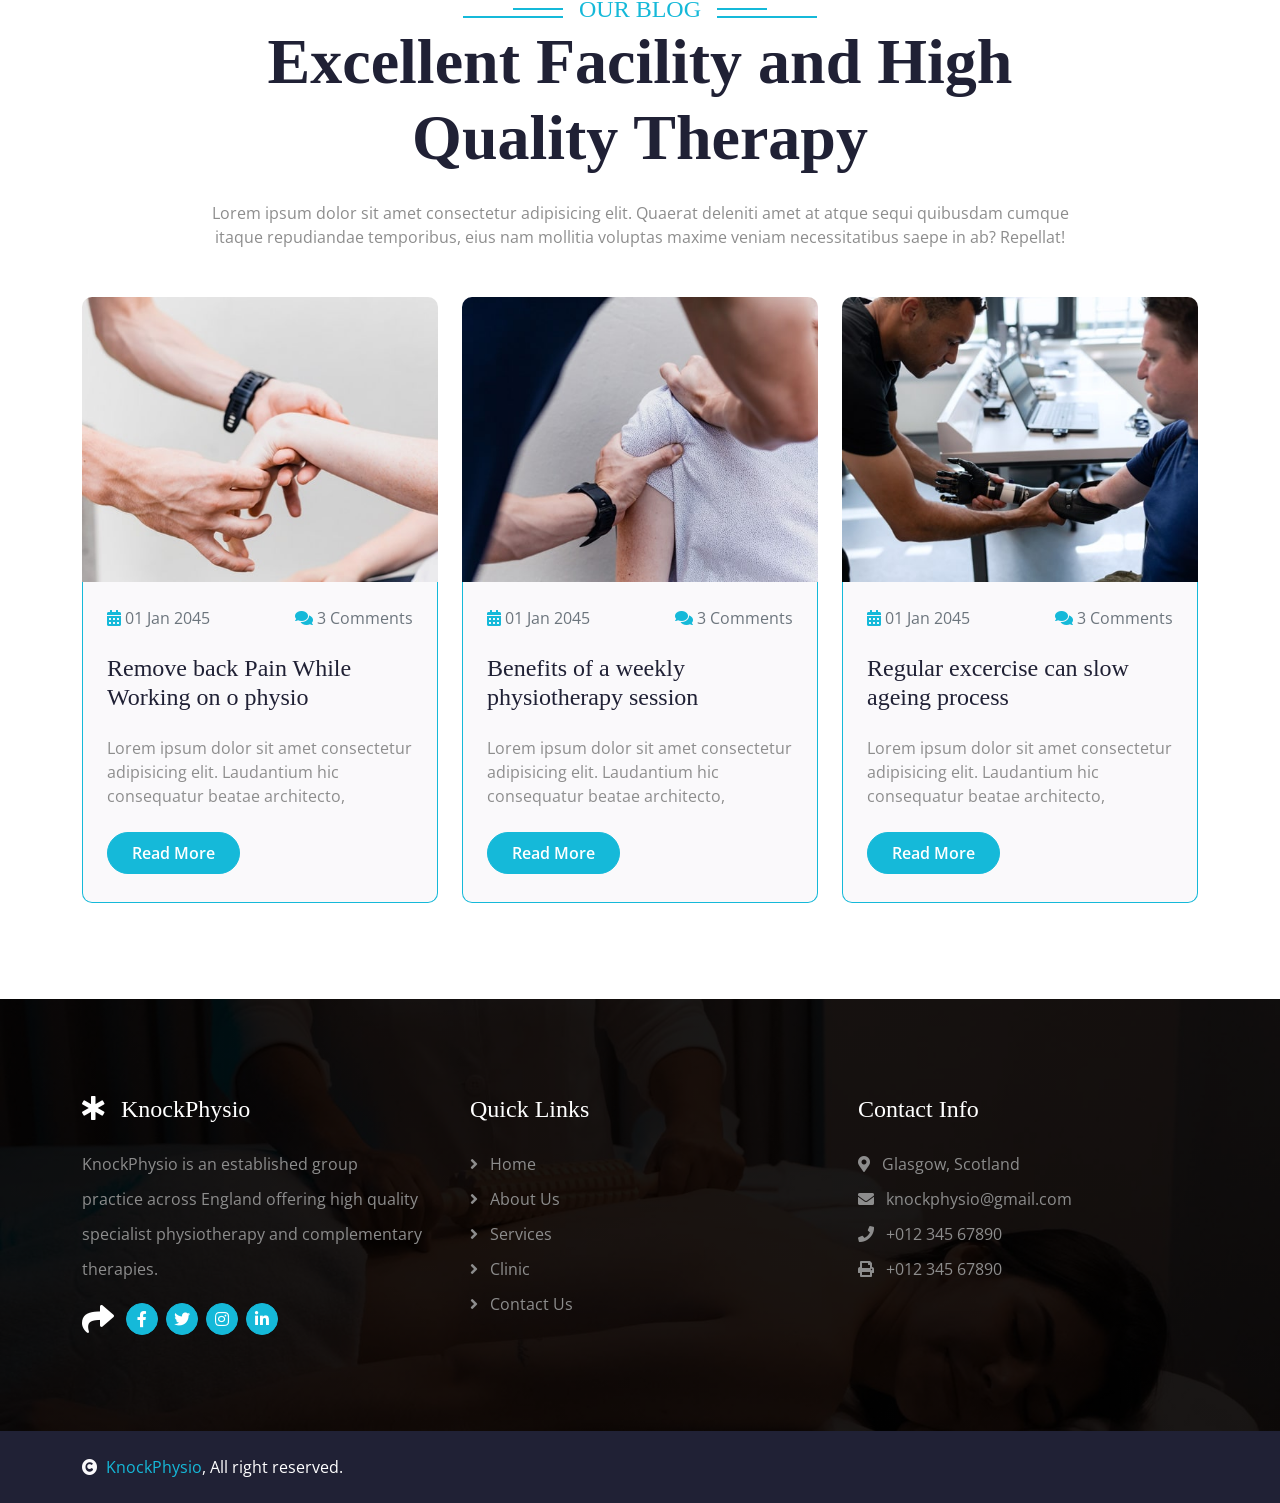
==== commit b96927ad: "images changes" ====
--- a/index.html
+++ b/index.html
@@ -259,7 +259,7 @@
                         <div class="about-img-inner">
                             <img src="img/about-2.jpg" class="img-fluid rounded-circle w-100 h-100" alt="Image">
                         </div>
-                        <div class="about-experience">7 years experience</div>
+                        <div class="about-experience">7 years experience </div>
                     </div>
                 </div>
                 <div class="col-lg-7 wow fadeInRight" data-wow-delay="0.4s">
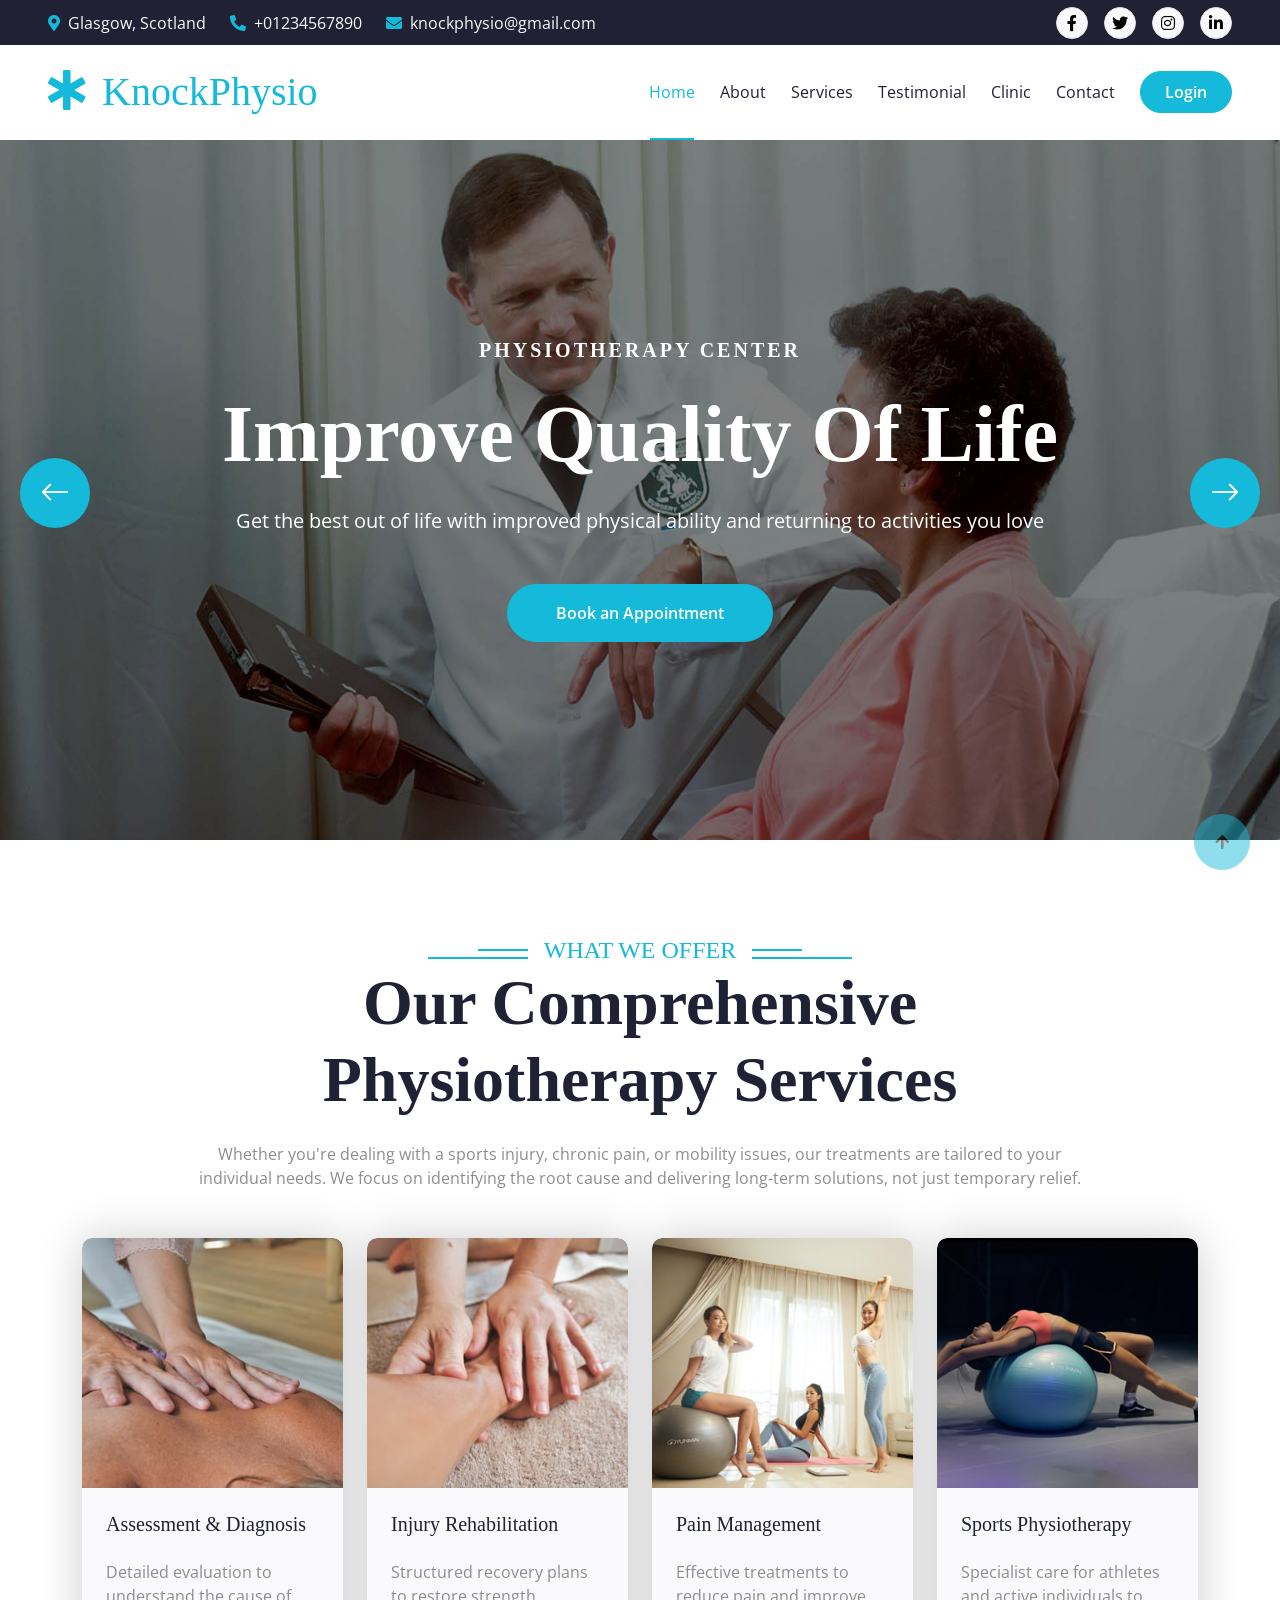
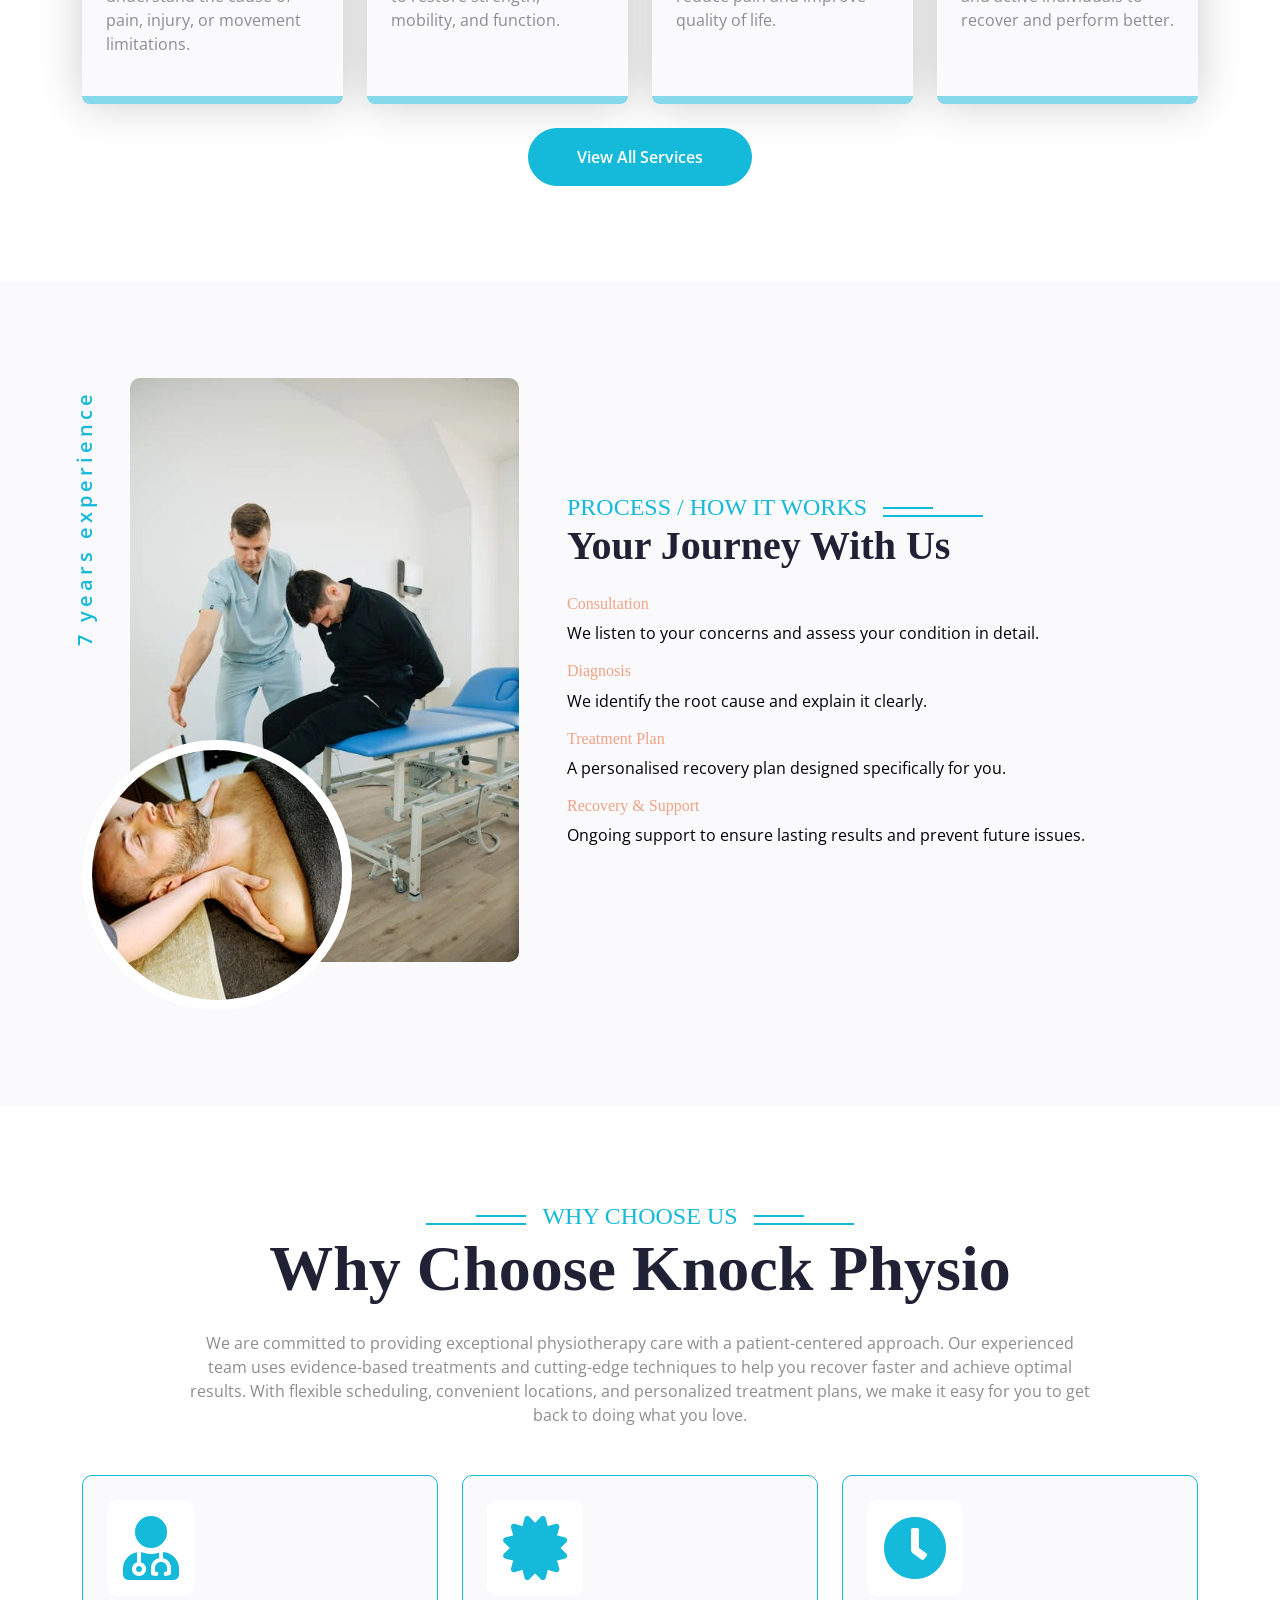
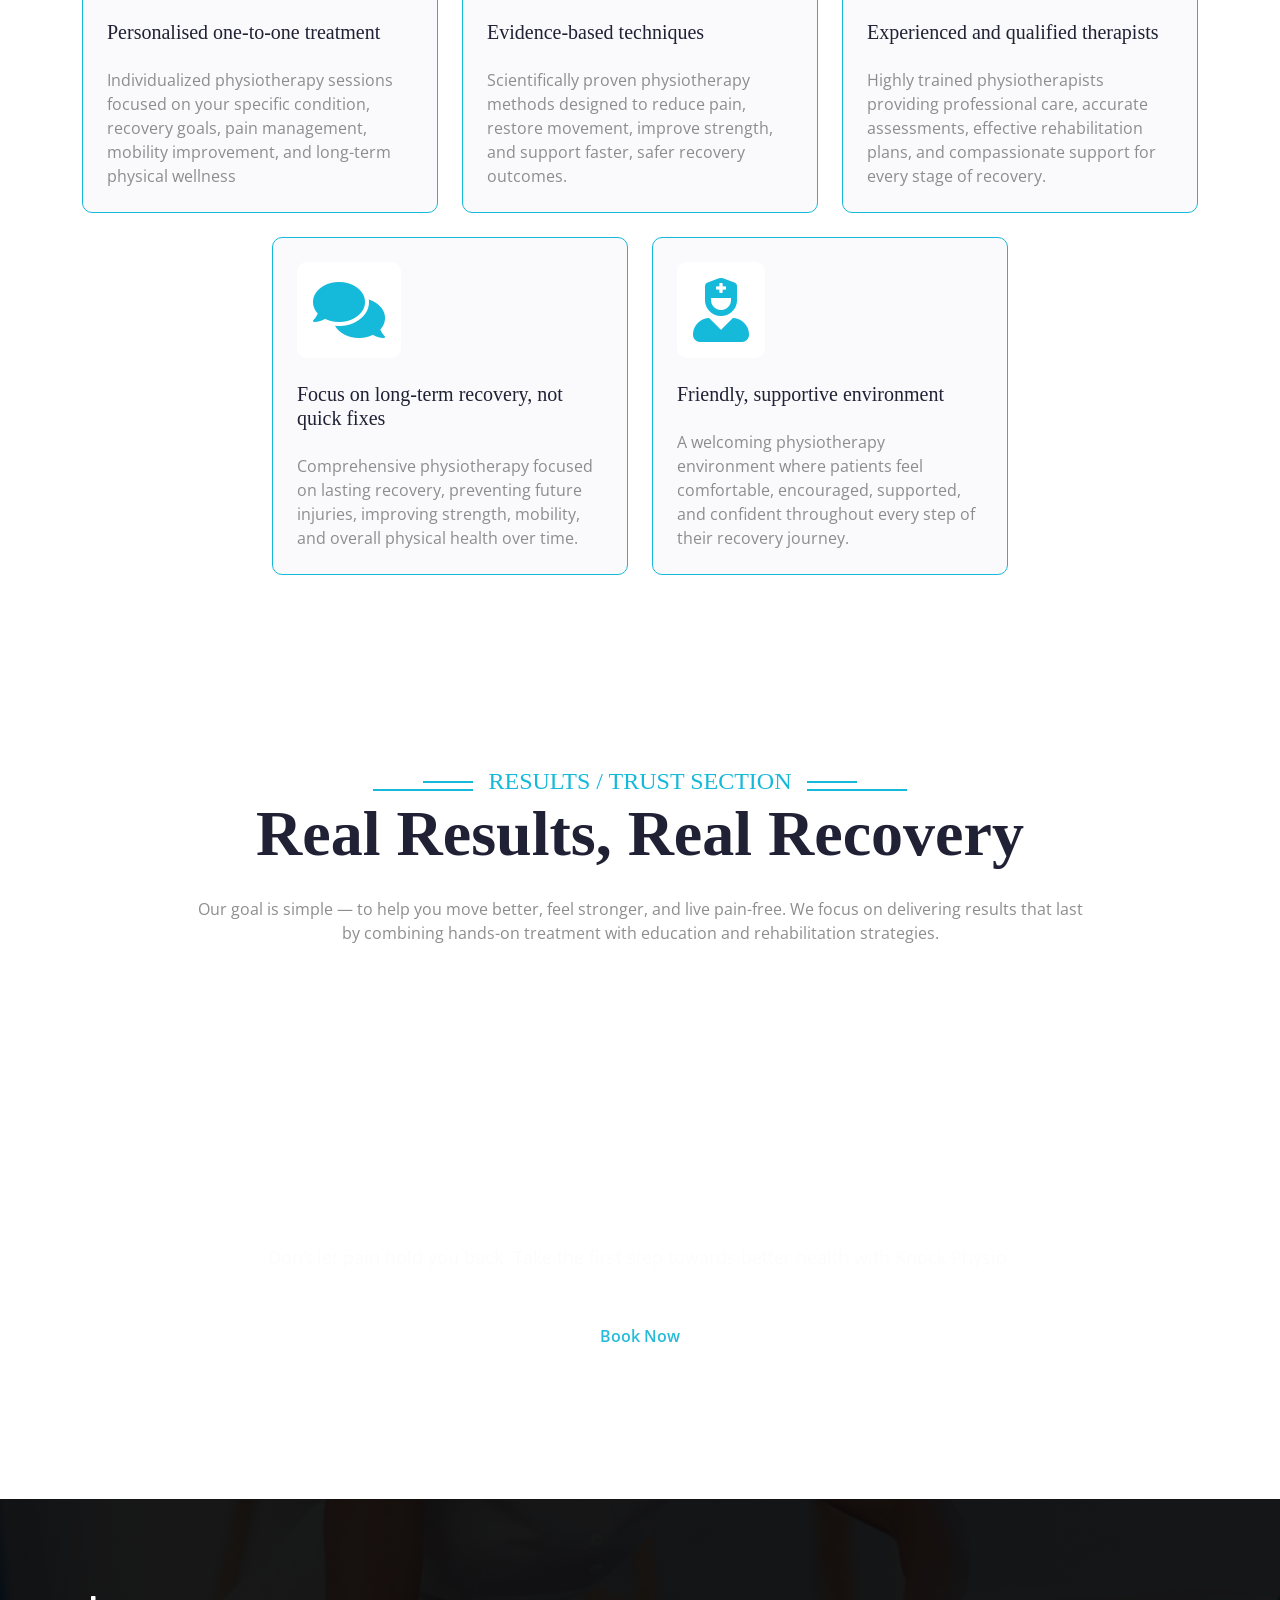
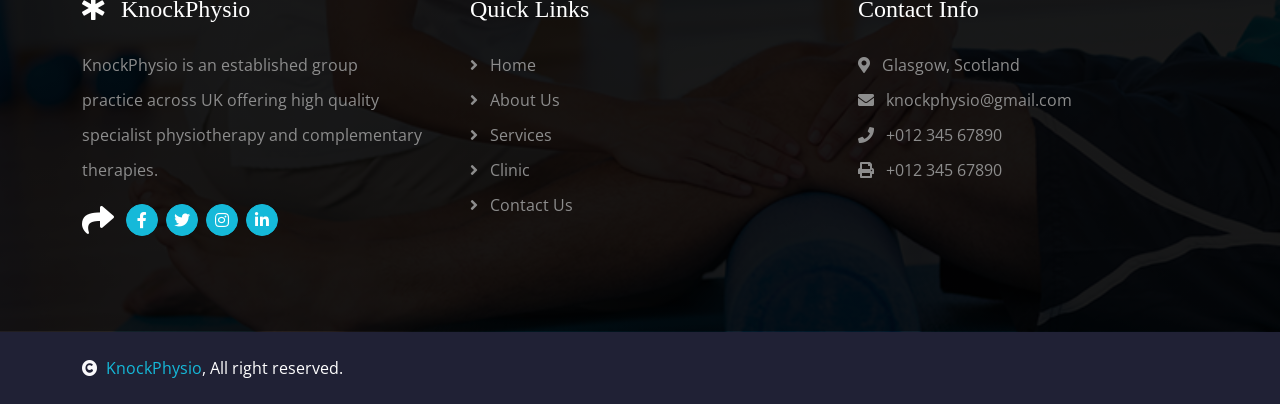
==== commit fdef4105: "image changes" ====
--- a/index.html
+++ b/index.html
@@ -435,7 +435,7 @@
 
 
     <!-- Blog Start -->
-    <div class="container-fluid blog py-5">
+    <!-- <div class="container-fluid blog py-5">
         <div class="container py-5">
             <div class="section-title mb-5 wow fadeInUp" data-wow-delay="0.1s">
                 <div class="sub-style">
@@ -506,7 +506,7 @@
                 </div>
             </div>
         </div>
-    </div>
+    </div> -->
     <!-- Blog End -->
 
 
@@ -517,7 +517,7 @@
                 <div class="col-md-6 col-lg-6 col-xl-4">
                     <div class="footer-item d-flex flex-column">
                         <h4 class="text-white mb-4"><i class="fas fa-star-of-life me-3"></i>KnockPhysio</h4>
-                        <p>KnockPhysio is an established group practice across England offering high quality specialist
+                        <p>KnockPhysio is an established group practice across UK offering high quality specialist
                             physiotherapy and complementary therapies.
                         </p>
                         <div class="d-flex align-items-center">
--- a/css/style.css
+++ b/css/style.css
@@ -533,7 +533,7 @@
 /*** About Start ***/
 .about .about-img {
     position: relative;
-    overflow: hidden;
+    /* overflow: hidden; */
     height: 100%;
     border-radius: 10px;
 }
@@ -818,7 +818,7 @@
     width: 100px;
     height: 100px;
     border-radius: 50%;
-    border: 5px solid var(--bs-white);
+    /* border: 5px solid var(--bs-white); */
 }
 
 .testimonial .testimonial-carousel.owl-carousel {
@@ -1152,10 +1152,10 @@
 
 /*** Footer Start ***/
 .footer {
-    background: linear-gradient(rgba(0, 0, 0, 0.9), rgba(0, 0, 0, 0.9)), url(../img/carousel-2.jpg);
+    background: linear-gradient(rgba(0, 0, 0, 0.9), rgba(0, 0, 0, 0.9)), url(../img/physio-img.jpg);
     background-position: center center;
     background-repeat: no-repeat;
-    background-size: cover;
+    background-size: cover; 
 }
 .footer .footer-item a {
     line-height: 35px;
